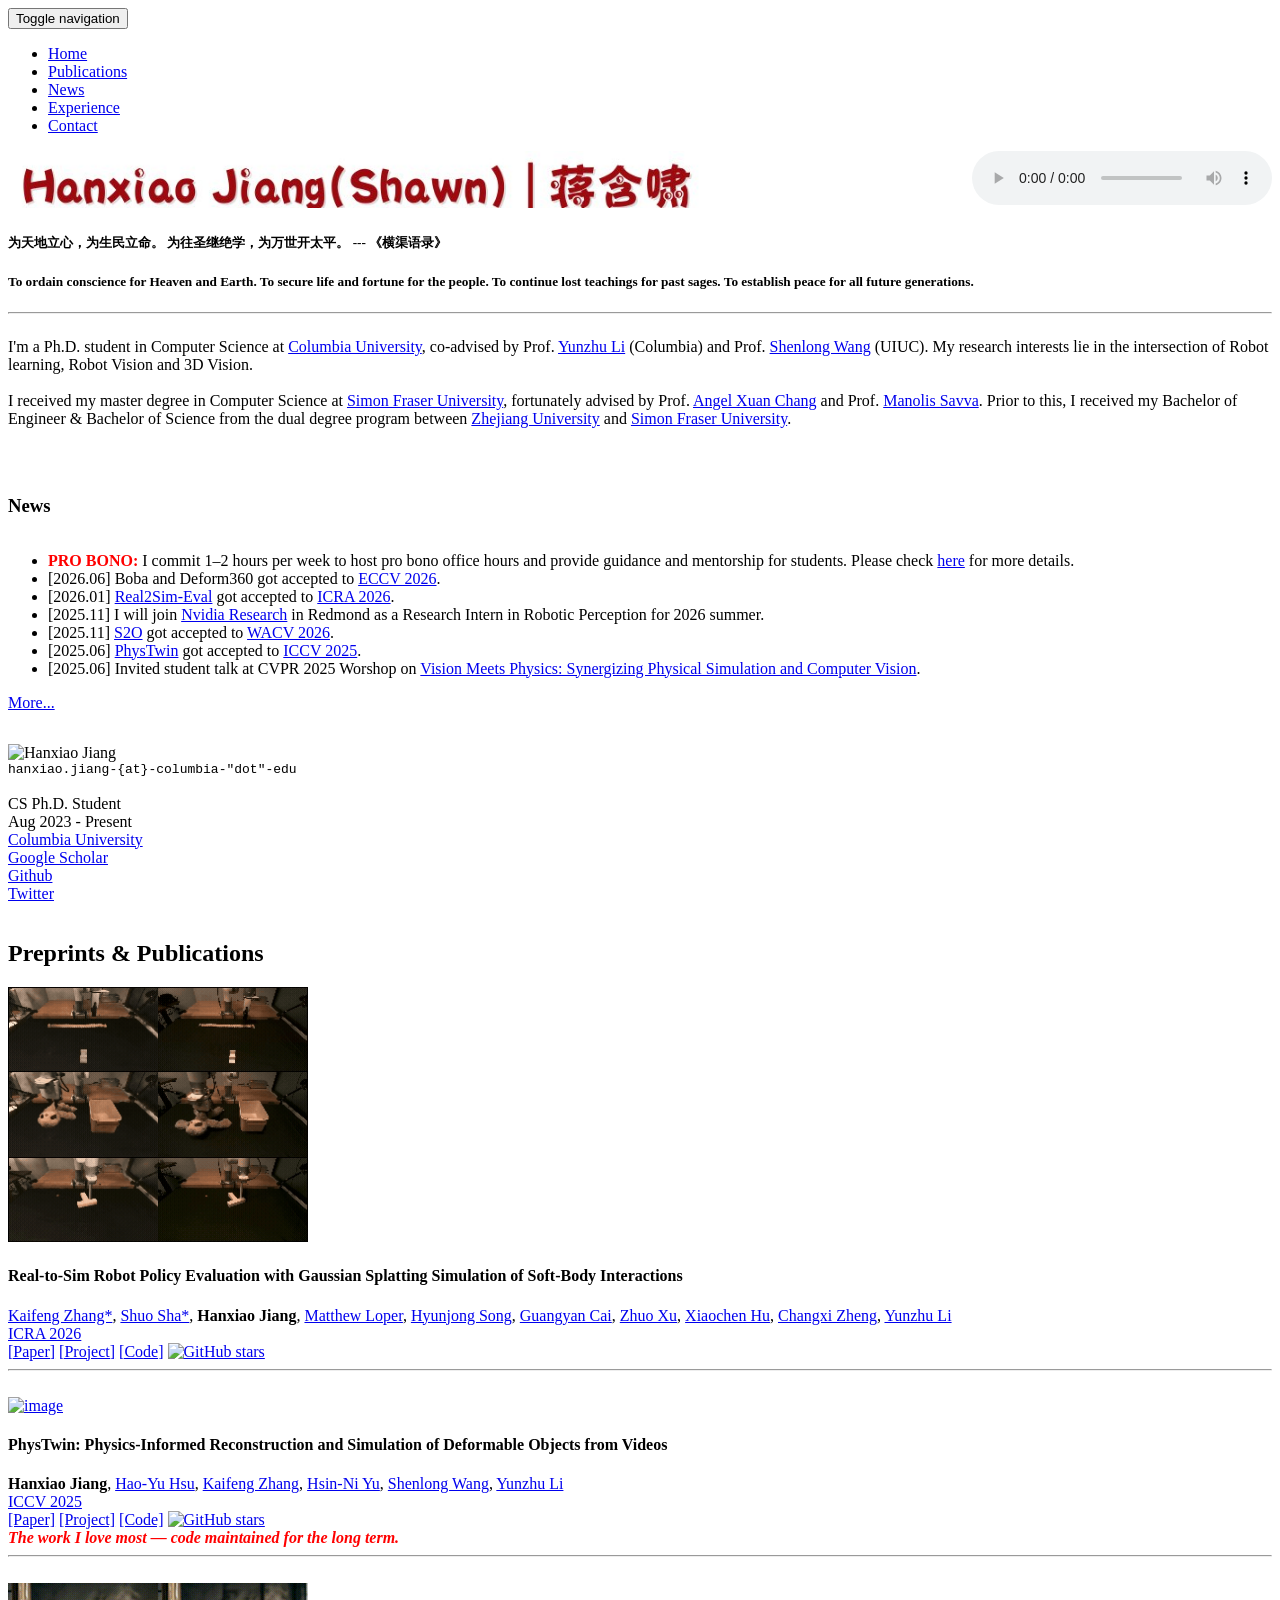
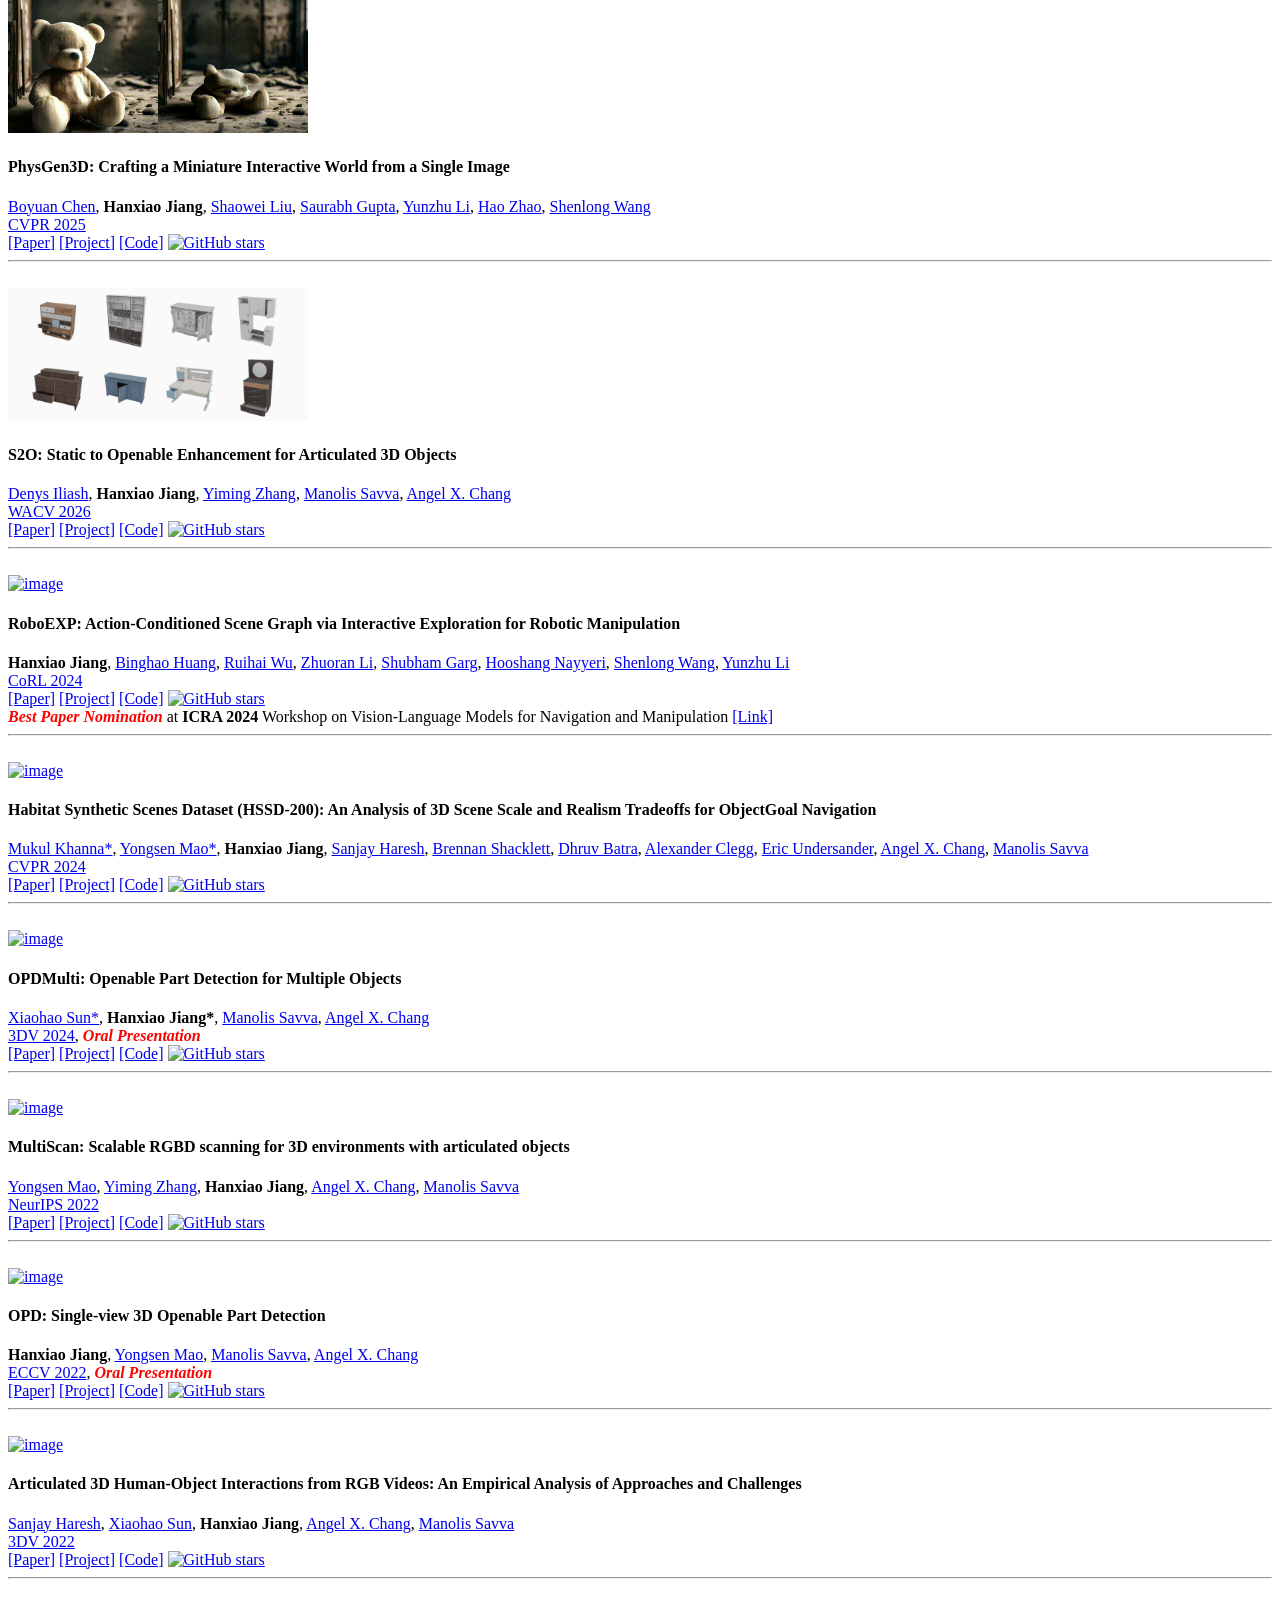
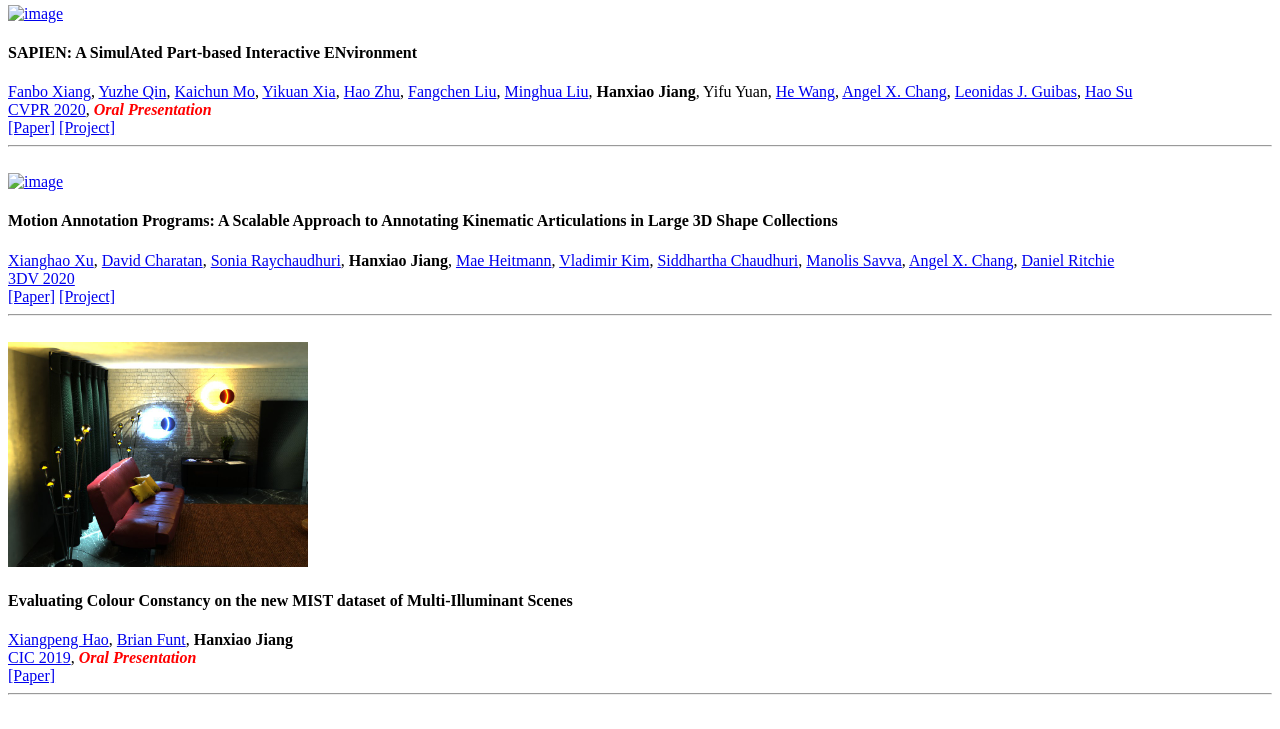
==== index.html @ 6ec7b0fd "update" ====
<!DOCTYPE html>
<html lang="en">

<head>
  <meta charset="utf-8" />
  <meta http-equiv="content-type" content="text/html; charset=utf-8" />
  <!-- Use the .htaccess and remove these lines to avoid edge case issues.
     More info: h5bp.com/i/378 -->
  <meta http-equiv="X-UA-Compatible" content="IE=edge,chrome=1" />

  <meta name="google-site-verification" content="s9HfQLacjwqz4eRF6EoYjc99aE5T00xyFcCA3zIniwc" />

  <!-- Our site title and description -->
<link rel="shortcut icon" href="/favicon.ico" type="image/x-icon" />
<title>Hanxiao Jiang(Shawn) | 蒋含啸</title>

  <meta name="generator" content="DocPad v6.79.4" />

  <!-- Mobile viewport optimized: h5bp.com/viewport -->
  <meta name="viewport" content="width=device-width" />

  <!-- Shims: IE6-8 support of HTML5 elements -->
  <!--[if lt IE 9]>
    <script async src="http://html5shim.googlecode.com/svn/trunk/html5.js"></script>
  <![endif]-->

  <link rel="stylesheet" href="/styles/twitter-bootstrap.css" />
  <link rel="stylesheet" href="/styles/style.css" />
  <script src="//cdnjs.cloudflare.com/ajax/libs/jquery/1.10.2/jquery.min.js"></script>
  <script src="//cdnjs.cloudflare.com/ajax/libs/modernizr/2.6.2/modernizr.min.js"></script>
  <script src="/scripts/bootstrap.min.js"></script>
  <script src="/scripts/script.js"></script>
</head>

<body>
  <div class="container">
    <section id="content" class="content">
      <nav class="navbar navbar-default">
        <div class="container-fluid">
          <!-- Brand and toggle get grouped for better mobile display -->
          <div class="navbar-header">
            <button type="button" class="navbar-toggle collapsed" data-toggle="collapse"
              data-target="#bs-example-navbar-collapse-1" aria-expanded="false">
              <span class="sr-only">Toggle navigation</span>
              <span class="icon-bar"></span>
              <span class="icon-bar"></span>
              <span class="icon-bar"></span>
              <span class="icon-bar"></span>
              <span class="icon-bar"></span>
              <span class="icon-bar"></span>
            </button>
            <a class="navbar-brand" href="#"></a>
          </div>

          <!-- Collect the nav links, forms, and other content for toggling -->
          <div class="collapse navbar-collapse" id="bs-example-navbar-collapse-1">
            <ul class="nav navbar-nav">
              <li><a href="index.html">Home</a></li>
              <li><a href="pubs.html">Publications</a></li>
              <li><a href="news.html">News</a></li>
              <li><a href="experience.html">Experience</a></li>
              <li><a href="contact.html">Contact</a></li>
            </ul>
          </div><!-- /.navbar-collapse -->
        </div><!-- /.container-fluid -->
      </nav>

      <div class="row">
<div style="float: right">
    <audio controls autoplay loop height="50" width="50">
        <source src="music/yiliaobailiao.mp3" type="audio/mpeg">
        <embed height="50" width="100" src="music/yiliaobailiao.mp3">
    </audio>
</div>
<img src=files/name.jpg alt="image" class="img-responsive" style="width: 700px;" />
<!-- <h1>Hanxiao Jiang(Shawn) | 蒋含啸</h1> -->
<h5>为天地立心，为生民立命。 为往圣继绝学，为万世开太平。 --- 《横渠语录》 </h5>
<h5>To ordain conscience for Heaven and Earth. To secure life and fortune for the people. To continue lost teachings for past sages. To establish peace for all future generations.</h5>
        <hr>
        <div class="col-sm-8 pull-left" style="min-height: 280px; display: flex; flex-direction: column;">
<p>
   I'm a Ph.D. student in Computer Science at <a href="https://www.columbia.edu/">Columbia University</a>, 
   co-advised by Prof. <a href="https://yunzhuli.github.io/">Yunzhu Li</a> (Columbia) and Prof. <a href="https://shenlong.web.illinois.edu/">Shenlong Wang</a> (UIUC). 
   My research interests lie in the intersection of Robot learning, Robot Vision and 3D Vision.
   <br/>
   <br/>

   I received my master degree in Computer Science at <a href="https://www.sfu.ca">Simon Fraser University</a>, fortunately advised by Prof. 
    <a href="https://angelxuanchang.github.io">Angel Xuan Chang</a> and Prof. <a href="https://msavva.github.io">Manolis Savva</a>. 
    Prior to this, I received my Bachelor of Engineer & Bachelor of Science from the dual degree program between  <a
    href="https://www.zju.edu.cn/english/">Zhejiang University</a> and <a href="https://www.sfu.ca">Simon
    Fraser University</a>.
</p>
<p>
<h3>News</h3>
<ul>
<li><b><span style="color: red;">PRO BONO:</span></b> I commit 1–2 hours per week to host pro bono office hours and provide guidance and mentorship for students. Please check <a href="contact.html">here</a> for more details.</li>
<li>[2026.06] Boba and Deform360 got accepted to <a href="https://eccv.ecva.net/">ECCV 2026</a>.</li>
<li>[2026.01] <a href="https://real2sim-eval.github.io/">Real2Sim-Eval</a> got accepted to <a href="https://2026.ieee-icra.org/">ICRA 2026</a>.</li>
<li>[2025.11] I will join <a href="https://research.nvidia.com/labs/lpr/">Nvidia Research</a> in Redmond as a Research Intern in Robotic Perception for 2026 summer.</li>
<li>[2025.11] <a href="https://3dlg-hcvc.github.io/s2o/">S2O</a> got accepted to <a href="https://wacv.thecvf.com/">WACV 2026</a>.</li>
<li>[2025.06] <a href="https://jianghanxiao.github.io/phystwin-web/">PhysTwin</a> got accepted to <a href="https://iccv.thecvf.com/">ICCV 2025</a>.</li>
<li>[2025.06] Invited student talk at CVPR 2025 Worshop on <a href="https://visionmeetphysics.github.io/">Vision Meets Physics: Synergizing Physical Simulation and Computer Vision</a>.</li>
</ul>
<a href="news.html">More...</a>
</p>
        </div>
        <div class="col-sm-4 text-right pull-right">
<img src="files/hanxiao.jpg" alt="Hanxiao Jiang" width="150px" />
<div style="font-family:monospace;">
hanxiao.jiang-{at}-columbia-"dot"-edu
</div><br />

CS Ph.D. Student<br />
Aug 2023 - Present<br />
<a href="https://www.columbia.edu/">Columbia University</a><br />
<a href="https://scholar.google.com/citations?user=-XWZKZAAAAAJ&hl=en">Google Scholar</a><br />
<a href="https://github.com/Jianghanxiao">Github</a><br />
<a href="https://twitter.com/jiang_hanxiao">Twitter</a><br />
        </div>
      </div>
      <br>

<div class="row">
    <div class="col-sm-12">
      <div class="panel panel-default">
        <div class="panel-heading">
          <h2>Preprints & Publications</h2>
        </div>
        <div class="panel-body">

<div class="row">
    <div class="col-md-3">
<a href="#"><img src=files/phystwin-eval.gif alt="image" class="img-responsive" style="width: 300px;" /></a>
      &nbsp;
    </div>
    <div class="col-md-9">
<h4 class="red">Real-to-Sim Robot Policy Evaluation with Gaussian Splatting Simulation of Soft-Body Interactions</h4>
<a href=https://kywind.github.io/ target="_blank">Kaifeng Zhang*</a>,
<a href=https://shuosha.github.io/ target="_blank">Shuo Sha*</a>,
<strong>Hanxiao Jiang</strong>,
<a href=https://scholar.google.com/citations?user=xokChDMAAAAJ&hl=en target="_blank">Matthew Loper</a>,
<a href=https://sites.google.com/nyu.edu/jay-hyunjong-song target="_blank">Hyunjong Song</a>,
<a href=https://guangyancai.me/ target="_blank">Guangyan Cai</a>,
<a href=https://drzhuoxu.github.io/ target="_blank">Zhuo Xu</a>,
<a href=https://scholar.google.com/citations?user=-MaXMRAAAAAJ&hl=en target="_blank">Xiaochen Hu</a>,
<a href=https://www.cs.columbia.edu/~cxz/ target="_blank">Changxi Zheng</a>,
<a href=https://yunzhuli.github.io/ target="_blank">Yunzhu Li</a><br>
<a href=https://2026.ieee-icra.org/ target="_blank">ICRA 2026</a>
<br>
<a href=https://arxiv.org/pdf/2511.04665 target="_blank">[Paper]</a>
<a href=https://real2sim-eval.github.io/ target="_blank">[Project]</a>
<a href=https://github.com/kywind/real2sim-eval target="_blank">[Code]</a>
<a href="https://github.com/kywind/real2sim-eval" target="_blank"> <img src="https://img.shields.io/github/stars/kywind/real2sim-eval?style=social&cacheSeconds=86400" alt="GitHub stars"></a>
<br>

    </div>
  </div>
  <hr>
<br>
<div class="row">
    <div class="col-md-3">
<a href="#"><img src=files/phystwin.gif alt="image" class="img-responsive" style="width: 300px;" /></a>
      &nbsp;
    </div>
    <div class="col-md-9">
<h4 class="red">PhysTwin: Physics-Informed Reconstruction and Simulation of Deformable Objects from Videos</h4>
<strong>Hanxiao Jiang</strong>,
<a href=https://haoyuhsu.github.io/ target="_blank">Hao-Yu Hsu</a>,
<a href=https://kywind.github.io/ target="_blank">Kaifeng Zhang</a>,
<a href=https://www.linkedin.com/in/hnyu/ target="_blank">Hsin-Ni Yu</a>,
<a href=https://shenlong.web.illinois.edu/ target="_blank">Shenlong Wang</a>,
<a href=https://yunzhuli.github.io/ target="_blank">Yunzhu Li</a><br>
<a href=https://iccv.thecvf.com/ target="_blank">ICCV 2025</a>
<br>
<a href=https://jianghanxiao.github.io/phystwin-web/phystwin.pdf target="_blank">[Paper]</a>
<a href=https://jianghanxiao.github.io/phystwin-web/ target="_blank">[Project]</a>
<a href=https://github.com/Jianghanxiao/PhysTwin target="_blank">[Code]</a>
<a href="https://github.com/jianghanxiao/PhysTwin" target="_blank"> <img src="https://img.shields.io/github/stars/jianghanxiao/PhysTwin?style=social&cacheSeconds=86400" alt="GitHub stars"></a>
<br>
<b><i style="color: red">The work I love most — code maintained for the long term.</i></b></a>
    </div>
  </div>
  <hr>
<br>
<div class="row">
    <div class="col-md-3">
<a href="#"><img src=files/physgen3d.gif alt="image" class="img-responsive" style="width: 300px;" /></a>
      &nbsp;
    </div>
    <div class="col-md-9">
<h4 class="red">PhysGen3D: Crafting a Miniature Interactive World from a Single Image</h4>
<a href=https://github.com/by-luckk target="_blank">Boyuan Chen</a>,
<strong>Hanxiao Jiang</strong>,
<a href=https://stevenlsw.github.io/ target="_blank">Shaowei Liu</a>,
<a href=https://saurabhg.web.illinois.edu/ target="_blank">Saurabh Gupta</a>,
<a href=https://yunzhuli.github.io/ target="_blank">Yunzhu Li</a>,
<a href=https://sites.google.com/view/fromandto target="_blank">Hao Zhao</a>,
<a href=https://shenlong.web.illinois.edu/ target="_blank">Shenlong Wang</a><br>
<a href=https://cvpr.thecvf.com/ target="_blank">CVPR 2025</a>
<br>
<a href=https://arxiv.org/abs/2503.20746 target="_blank">[Paper]</a>
<a href=https://by-luckk.github.io/PhysGen3D/ target="_blank">[Project]</a>
<a href=https://github.com/by-luckk/PhysGen3D target="_blank">[Code]</a>
<a href="https://github.com/by-luckk/PhysGen3D" target="_blank"> <img src="https://img.shields.io/github/stars/by-luckk/PhysGen3D?style=social&cacheSeconds=86400" alt="GitHub stars"></a>
    </div>
  </div>
  <hr>
<br>
<div class="row">
    <div class="col-md-3">
<a href="#"><img src=files/s2o.gif alt="image" class="img-responsive" style="width: 300px;" /></a>
      &nbsp;
    </div>
    <div class="col-md-9">
<h4 class="red">S2O: Static to Openable Enhancement for Articulated 3D Objects</h4>
<a href=https://diliash.github.io/ target="_blank">Denys Iliash</a>,
<strong>Hanxiao Jiang</strong>,
<a href=https://github.com/eamonn-zh target="_blank">Yiming Zhang</a>,
<a href=https://msavva.github.io/ target="_blank">Manolis Savva</a>,
<a href=https://angelxuanchang.github.io/ target="_blank">Angel X. Chang</a><br>
<a href=https://wacv.thecvf.com/ target="_blank">WACV 2026</a>
<br>
<a href=https://arxiv.org/abs/2409.18896 target="_blank">[Paper]</a>
<a href=https://3dlg-hcvc.github.io/s2o/ target="_blank">[Project]</a>
<a href=https://github.com/3dlg-hcvc/s2o target="_blank">[Code]</a>
<a href="https://github.com/3dlg-hcvc/s2o" target="_blank"> <img src="https://img.shields.io/github/stars/3dlg-hcvc/s2o?style=social&cacheSeconds=86400" alt="GitHub stars"></a>
    </div>
  </div>
  <hr>
<br>
<div class="row">
    <div class="col-md-3">
<a href="#"><img src=files/roboexp.gif alt="image" class="img-responsive" style="width: 300px;" /></a>
      &nbsp;
    </div>
    <div class="col-md-9">
<h4 class="red">RoboEXP: Action-Conditioned Scene Graph via Interactive Exploration for Robotic Manipulation</h4>
<strong>Hanxiao Jiang</strong>,
<a href=https://binghao-huang.github.io/ target="_blank">Binghao Huang</a>,
<a href=https://warshallrho.github.io/ target="_blank">Ruihai Wu</a>,
<a href=https://sg.linkedin.com/in/zhuoran-li-david target="_blank">Zhuoran Li</a>,
<a href=https://www.gargshubham.com/ target="_blank">Shubham Garg</a>,
<a href=https://www.amazon.science/author/hooshang-nayyeri target="_blank">Hooshang Nayyeri</a>,
<a href=https://shenlong.web.illinois.edu/ target="_blank">Shenlong Wang</a>,
<a href=https://yunzhuli.github.io/ target="_blank">Yunzhu Li</a><br>
<a href= https://www.corl.org/ target="_blank">CoRL 2024</a>
<br>
<a href=https://jianghanxiao.github.io/roboexp-web/roboexp.pdf target="_blank">[Paper]</a>
<a href=https://jianghanxiao.github.io/roboexp-web/ target="_blank">[Project]</a>
<a href=https://github.com/Jianghanxiao/RoboEXP target="_blank">[Code]</a>
<a href="https://github.com/Jianghanxiao/RoboEXP" target="_blank"> <img src="https://img.shields.io/github/stars/Jianghanxiao/RoboEXP?style=social&cacheSeconds=86400" alt="GitHub stars"></a>
<br>
<b><i style="color: red">Best Paper Nomination</i></b> at <b>ICRA 2024</b> Workshop on Vision-Language Models for Navigation and Manipulation <a href=https://vlmnm-workshop.github.io/ target="_blank">[Link]</a>
    </div>
  </div>
  <hr>
<br>
<div class="row">
    <div class="col-md-3">
<a href="#"><img src=files/hssd.gif alt="image" class="img-responsive" style="width: 300px;" /></a>
      &nbsp;
    </div>
    <div class="col-md-9">
<h4 class="red">Habitat Synthetic Scenes Dataset (HSSD-200): An Analysis of 3D Scene Scale and Realism Tradeoffs for ObjectGoal Navigation</h4>
<a href= https://mukulkhanna.github.io/ target="_blank">Mukul Khanna*</a>,
<a href=https://sammaoys.github.io/ target="_blank">Yongsen Mao*</a>,
<strong>Hanxiao Jiang</strong>,
<a href=https://www.sanjayharesh.com/ target="_blank">Sanjay Haresh</a>,
<a href= https://cs.stanford.edu/~bps/ target="_blank">Brennan Shacklett</a>,
<a href= https://faculty.cc.gatech.edu/~dbatra/ target="_blank">Dhruv Batra</a>,
<a href= https://www.linkedin.com/in/alexander-clegg-68336839/ target="_blank">Alexander Clegg</a>,
<a href= https://www.linkedin.com/in/ericu/ target="_blank">Eric Undersander</a>,
<a href=https://angelxuanchang.github.io/ target="_blank">Angel X. Chang</a>,
<a href=https://msavva.github.io/ target="_blank">Manolis Savva</a><br>
<a href=https://cvpr.thecvf.com/ target="_blank">CVPR 2024</a>
<br>
<a href=https://arxiv.org/abs/2306.11290 target="_blank">[Paper]</a>
<a href=https://3dlg-hcvc.github.io/hssd/ target="_blank">[Project]</a>
<a href=https://github.com/3dlg-hcvc/hssd/ target="_blank">[Code]</a>
<a href="https://github.com/3dlg-hcvc/hssd" target="_blank"> <img src="https://img.shields.io/github/stars/3dlg-hcvc/hssd?style=social&cacheSeconds=86400" alt="GitHub stars"></a>
    </div>
  </div>
  <hr>
<br>
<div class="row">
    <div class="col-md-3">
<a href="#"><img src=files/opdmulti.gif alt="image" class="img-responsive" style="width: 300px;" /></a>
      &nbsp;
    </div>
    <div class="col-md-9">
<h4 class="red">OPDMulti: Openable Part Detection for Multiple Objects</h4>
<a href=https://sun-xh.github.io/ target="_blank">Xiaohao Sun*</a>,
<strong>Hanxiao Jiang*</strong>,
<a href=https://msavva.github.io/ target="_blank">Manolis Savva</a>,
<a href=https://angelxuanchang.github.io/ target="_blank">Angel X. Chang</a><br>
<a href=https://3dvconf.github.io/2024/ target="_blank">3DV 2024</a>, <b><i style="color: red">Oral Presentation</i></b>
<br>
<a href=https://arxiv.org/pdf/2303.14087.pdf target="_blank">[Paper]</a>
<a href=https://3dlg-hcvc.github.io/OPDMulti/ target="_blank">[Project]</a>
<a href=https://github.com/3dlg-hcvc/OPDMulti target="_blank">[Code]</a>
<a href="https://github.com/3dlg-hcvc/OPDMulti" target="_blank"> <img src="https://img.shields.io/github/stars/3dlg-hcvc/OPDMulti?style=social&cacheSeconds=86400" alt="GitHub stars"></a>
    </div>
  </div>
  <hr>
<br>
<div class="row">
    <div class="col-md-3">
<a href="#"><img src=files/multiscan.gif alt="image" class="img-responsive" style="width: 300px;" /></a>
      &nbsp;
    </div>
    <div class="col-md-9">
<h4 class="red">MultiScan: Scalable RGBD scanning for 3D environments with articulated objects</h4>
<a href=https://sammaoys.github.io/ target="_blank">Yongsen Mao</a>,
<a href=https://github.com/eamonn-zh target="_blank">Yiming Zhang</a>,
<strong>Hanxiao Jiang</strong>,
<a href=https://angelxuanchang.github.io/ target="_blank">Angel X. Chang</a>,
<a href=https://msavva.github.io/ target="_blank">Manolis Savva</a><br>
<a href=https://nips.cc/ target="_blank">NeurIPS 2022</a>
<br>
<a href=https://openreview.net/pdf?id=YxUdazpgweG target="_blank">[Paper]</a>
<a href=https://3dlg-hcvc.github.io/multiscan/#/ target="_blank">[Project]</a>
<a href=https://github.com/smartscenes/multiscan target="_blank">[Code]</a>
<a href="https://github.com/smartscenes/multiscan" target="_blank"> <img src="https://img.shields.io/github/stars/smartscenes/multiscan?style=social&cacheSeconds=86400" alt="GitHub stars"></a>
    </div>
  </div>
  <hr>
<br>
<div class="row">
    <div class="col-md-3">
<a href="#"><img src=files/opd.gif alt="image" class="img-responsive" style="width: 300px;" /></a>
      &nbsp;
    </div>
    <div class="col-md-9">
<h4 class="red">OPD: Single-view 3D Openable Part Detection</h4>
<strong>Hanxiao Jiang</strong>,
<a href=https://sammaoys.github.io/ target="_blank">Yongsen Mao</a>,
<a href=https://msavva.github.io/ target="_blank">Manolis Savva</a>,
<a href=https://angelxuanchang.github.io/ target="_blank">Angel X. Chang</a><br>
<a href=https://eccv2022.ecva.net/ target="_blank">ECCV 2022</a>, <b><i style="color: red">Oral Presentation</i></b>
<br>
<a href=https://arxiv.org/pdf/2203.16421.pdf target="_blank">[Paper]</a>
<a href=https://3dlg-hcvc.github.io/OPD/ target="_blank">[Project]</a>
<a href=https://github.com/3dlg-hcvc/OPD target="_blank">[Code]</a>
<a href="https://github.com/3dlg-hcvc/OPD" target="_blank"> <img src="https://img.shields.io/github/stars/3dlg-hcvc/OPD?style=social&cacheSeconds=86400" alt="GitHub stars"></a>
    </div>
  </div>
  <hr>
<br>
<div class="row">
    <div class="col-md-3">
<a href="#"><img src=files/articulated-3DHOI.gif alt="image" class="img-responsive" style="width: 300px;" /></a>
      &nbsp;
    </div>
    <div class="col-md-9">
<h4 class="red">Articulated 3D Human-Object Interactions from RGB Videos: An Empirical Analysis of Approaches and Challenges</h4>
<a href=https://www.sanjayharesh.com/ target="_blank">Sanjay Haresh</a>,
<a href=https://sun-xh.github.io/ target="_blank">Xiaohao Sun</a>,
<strong>Hanxiao Jiang</strong>,
<a href=https://angelxuanchang.github.io/ target="_blank">Angel X. Chang</a>,
<a href=https://msavva.github.io/ target="_blank">Manolis Savva</a><br>
<a href=https://3dvconf.github.io/2022/ target="_blank">3DV 2022</a>
<br>
<a href=https://arxiv.org/abs/2209.05612 target="_blank">[Paper]</a>
<a href=https://3dlg-hcvc.github.io/3dhoi/ target="_blank">[Project]</a>
<a href=https://github.com/3dlg-hcvc/3dhoi target="_blank">[Code]</a>
<a href="https://github.com/3dlg-hcvc/3dhoi" target="_blank"> <img src="https://img.shields.io/github/stars/3dlg-hcvc/3dhoi?style=social&cacheSeconds=86400" alt="GitHub stars"></a>
    </div>
  </div>
  <hr>
<br>
<div class="row">
    <div class="col-md-3">
<a href="#"><img src=files/sapien.gif alt="image" class="img-responsive" style="width: 300px;" /></a>
      &nbsp;
    </div>
    <div class="col-md-9">
<h4 class="red">SAPIEN: A SimulAted Part-based Interactive ENvironment</h4>
<a href=https://www.fbxiang.com/ target="_blank">Fanbo Xiang</a>,
<a href=https://yzqin.github.io/ target="_blank">Yuzhe Qin</a>,
<a href=https://cs.stanford.edu/~kaichun/ target="_blank">Kaichun Mo</a>,
<a href=https://www.linkedin.com/in/yikuan-xia-4418a9170/ target="_blank">Yikuan Xia</a>,
<a href=https://berniezhu.github.io/ target="_blank">Hao Zhu</a>,
<a href=https://fangchenliu.github.io/ target="_blank">Fangchen Liu</a>,
<a href=http://cseweb.ucsd.edu/~mil070/ target="_blank">Minghua Liu</a>,
<strong>Hanxiao Jiang</strong>,
Yifu Yuan,
<a href=http://ai.stanford.edu/~hewang/ target="_blank">He Wang</a>,
<a href=https://angelxuanchang.github.io/ target="_blank">Angel X. Chang</a>,
<a href=http://geometry.stanford.edu/member/guibas/ target="_blank">Leonidas J. Guibas</a>,
<a href=http://cseweb.ucsd.edu/~haosu/ target="_blank">Hao Su</a><br>
<a href=http://cvpr2020.thecvf.com/ target="_blank">CVPR 2020</a>, <b><i style="color: red">Oral Presentation</i></b>
<br>
<a href=https://arxiv.org/abs/2003.08515 target="_blank">[Paper]</a>
<a href=http://sapien.ucsd.edu/publication target="_blank">[Project]</a>
    </div>
  </div>
  <hr>
<br>
<div class="row">
    <div class="col-md-3">
<a href="#"><img src=files/MAP.gif alt="image" class="img-responsive" style="width: 300px;" /></a>
      &nbsp;
    </div>
    <div class="col-md-9">
<h4 class="red">Motion Annotation Programs: A Scalable Approach to Annotating Kinematic Articulations in Large 3D Shape Collections</h4>
<a href=https://xxh43.github.io/ target="_blank">Xianghao Xu</a>,
<a href=http://davidcharatan.com/ target="_blank">David Charatan</a>,
<a href=https://ca.linkedin.com/in/sonia-raychaudhuri target="_blank">Sonia Raychaudhuri</a>,
<strong>Hanxiao Jiang</strong>,
<a href=https://www.linkedin.com/in/mae-heitmann-770287118 target="_blank">Mae Heitmann</a>,
<a href=http://www.vovakim.com/ target="_blank">Vladimir Kim</a>,
<a href=https://www.cse.iitb.ac.in/~sidch/ target="_blank">Siddhartha Chaudhuri</a>,
<a href=https://msavva.github.io/ target="_blank">Manolis Savva</a>,
<a href=https://angelxuanchang.github.io/ target="_blank">Angel X. Chang</a>,
<a href=https://dritchie.github.io/ target="_blank">Daniel Ritchie</a><br>
<a href=http://3dv2020.dgcv.nii.ac.jp/ target="_blank">3DV 2020</a>
<br>
<a href=http://visual.cs.brown.edu/projects/articulations-webpage/articulations_3dv2020.pdf target="_blank">[Paper]</a>
<a href=https://visual.cs.brown.edu/articulations target="_blank">[Project]</a>
    </div>
  </div>
  <hr>
<br>
<div class="row">
    <div class="col-md-3">
<a href="#"><img src=files/color_constancy.jpg alt="image" class="img-responsive" style="width: 300px;" /></a>
      &nbsp;
    </div>
    <div class="col-md-9">
<h4 class="red">Evaluating Colour Constancy on the new MIST dataset of Multi-Illuminant Scenes</h4>
<a href=https://www.haoxp.xyz/#/ target="_blank">Xiangpeng Hao</a>,
<a href=https://www2.cs.sfu.ca/~funt/ target="_blank">Brian Funt</a>,
<strong>Hanxiao Jiang</strong><br>
<a href=https://www.imaging.org/site/IST/Conferences/Color_and_Imaging/CIC27__2019_/IST/Conferences/CIC/CIC2019/CIC27_Home.aspx?hkey=0fb3eb64-061f-4609-8d3c-7b8e6c0c4b90 target="_blank">CIC 2019</a>, <b><i style="color: red">Oral Presentation</i></b>
<br>
<a href=https://www2.cs.sfu.ca/~funt/Hao+Funt_MIST_CIC27_2019.pdf target="_blank">[Paper]</a>
    </div>
  </div>
  <hr>
<br>

        </div>
      </div>
    </div>
  </div>
  </div>
  </section>
  <!-- <footer>
    <p class="pull-right">
      Last updated at 2020-10-07T10:56:51.321Z
    </p>
  </footer> -->
  </div><!-- /container -->
  
  <!-- Global site tag (gtag.js) - Google Analytics -->
  <script async src="https://www.googletagmanager.com/gtag/js?id=UA-162763877-1"></script>
  <script>
    window.dataLayer = window.dataLayer || [];
    function gtag(){dataLayer.push(arguments);}
    gtag('js', new Date());

    gtag('config', 'UA-162763877-1');
  </script>

</body>

</html>
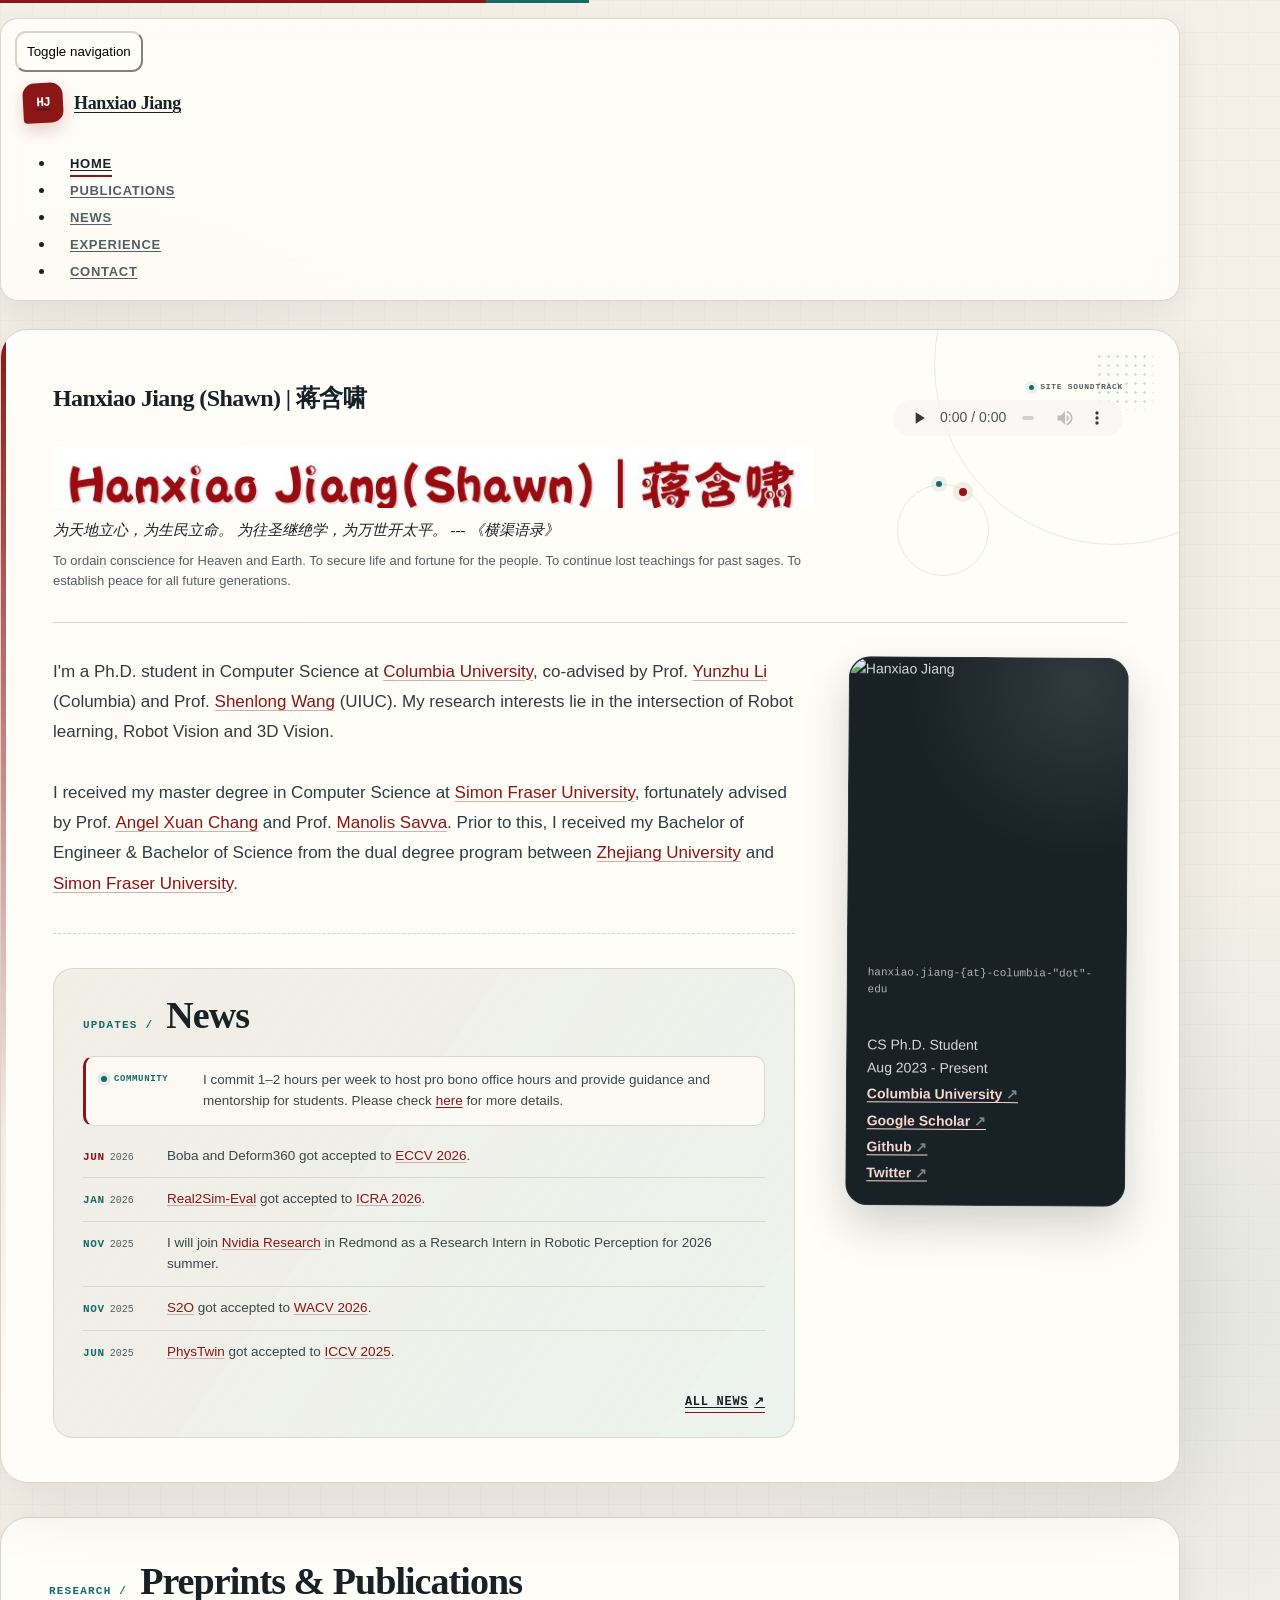
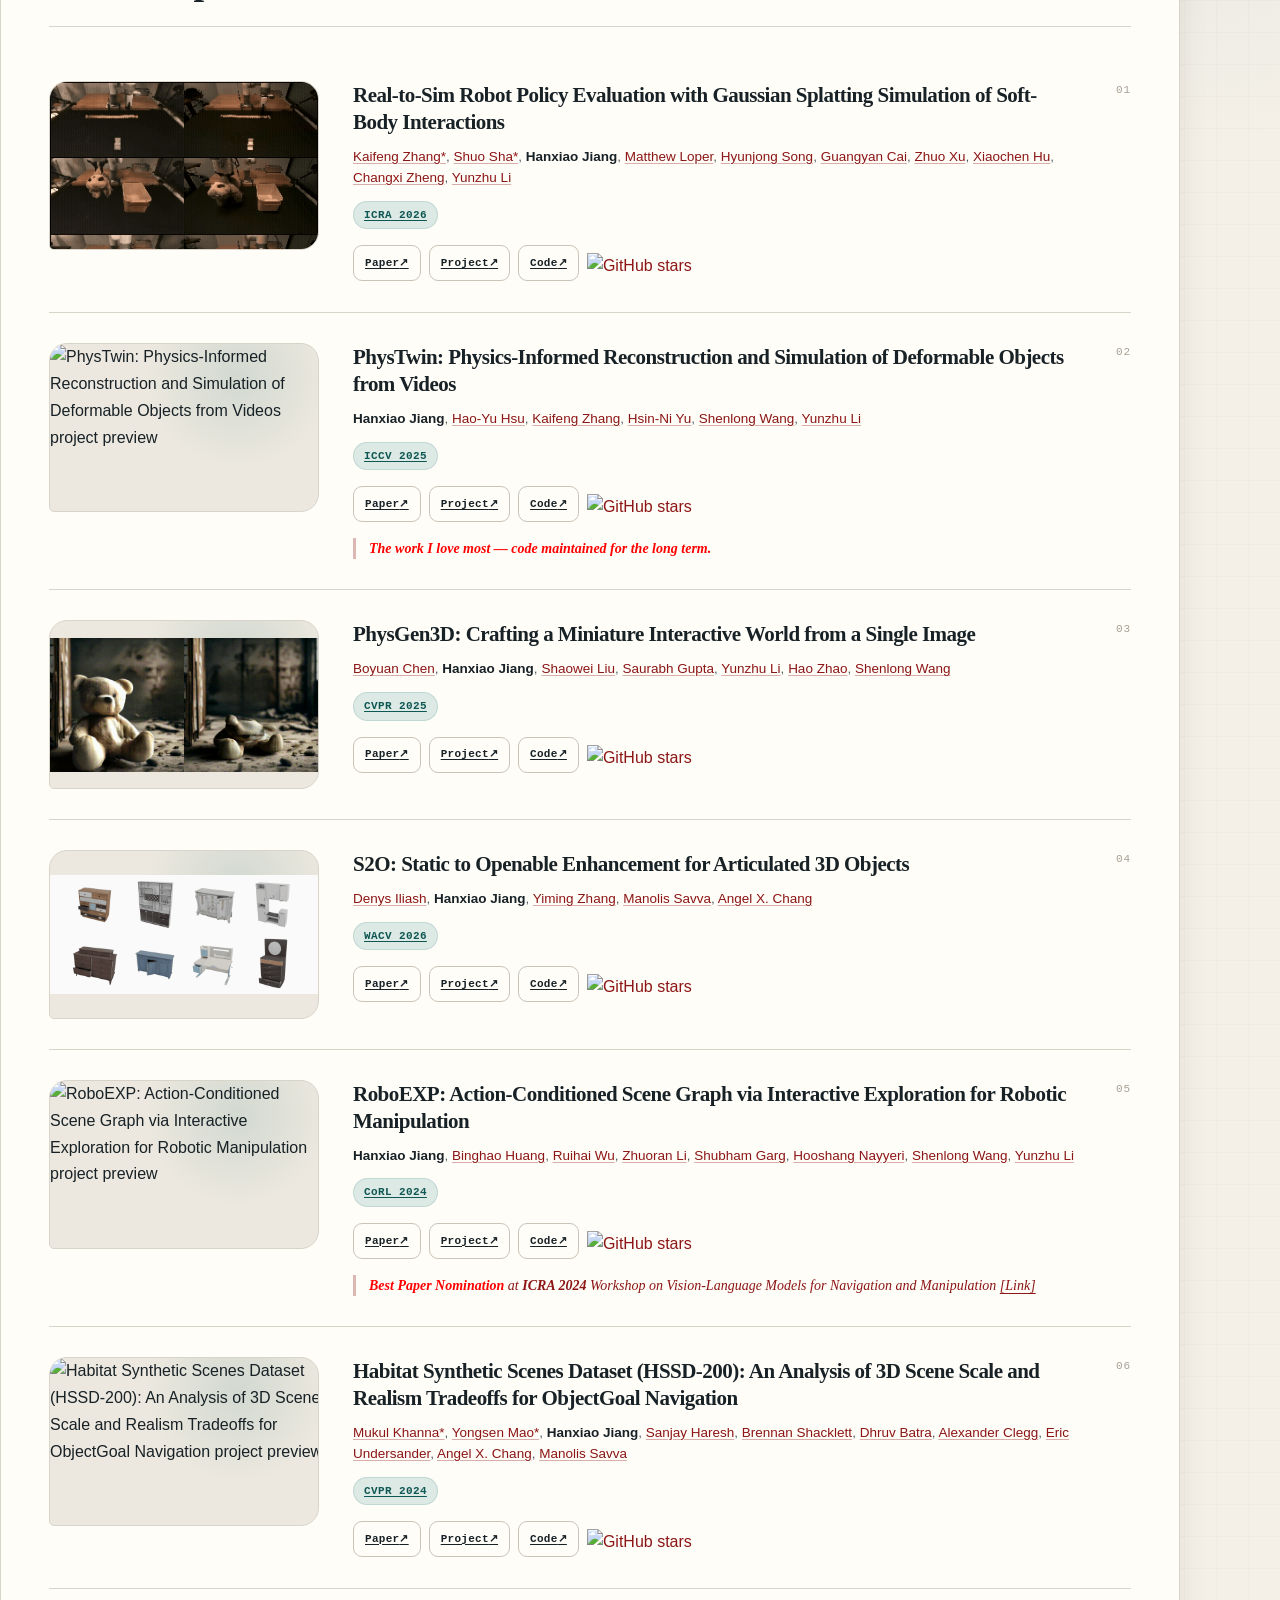
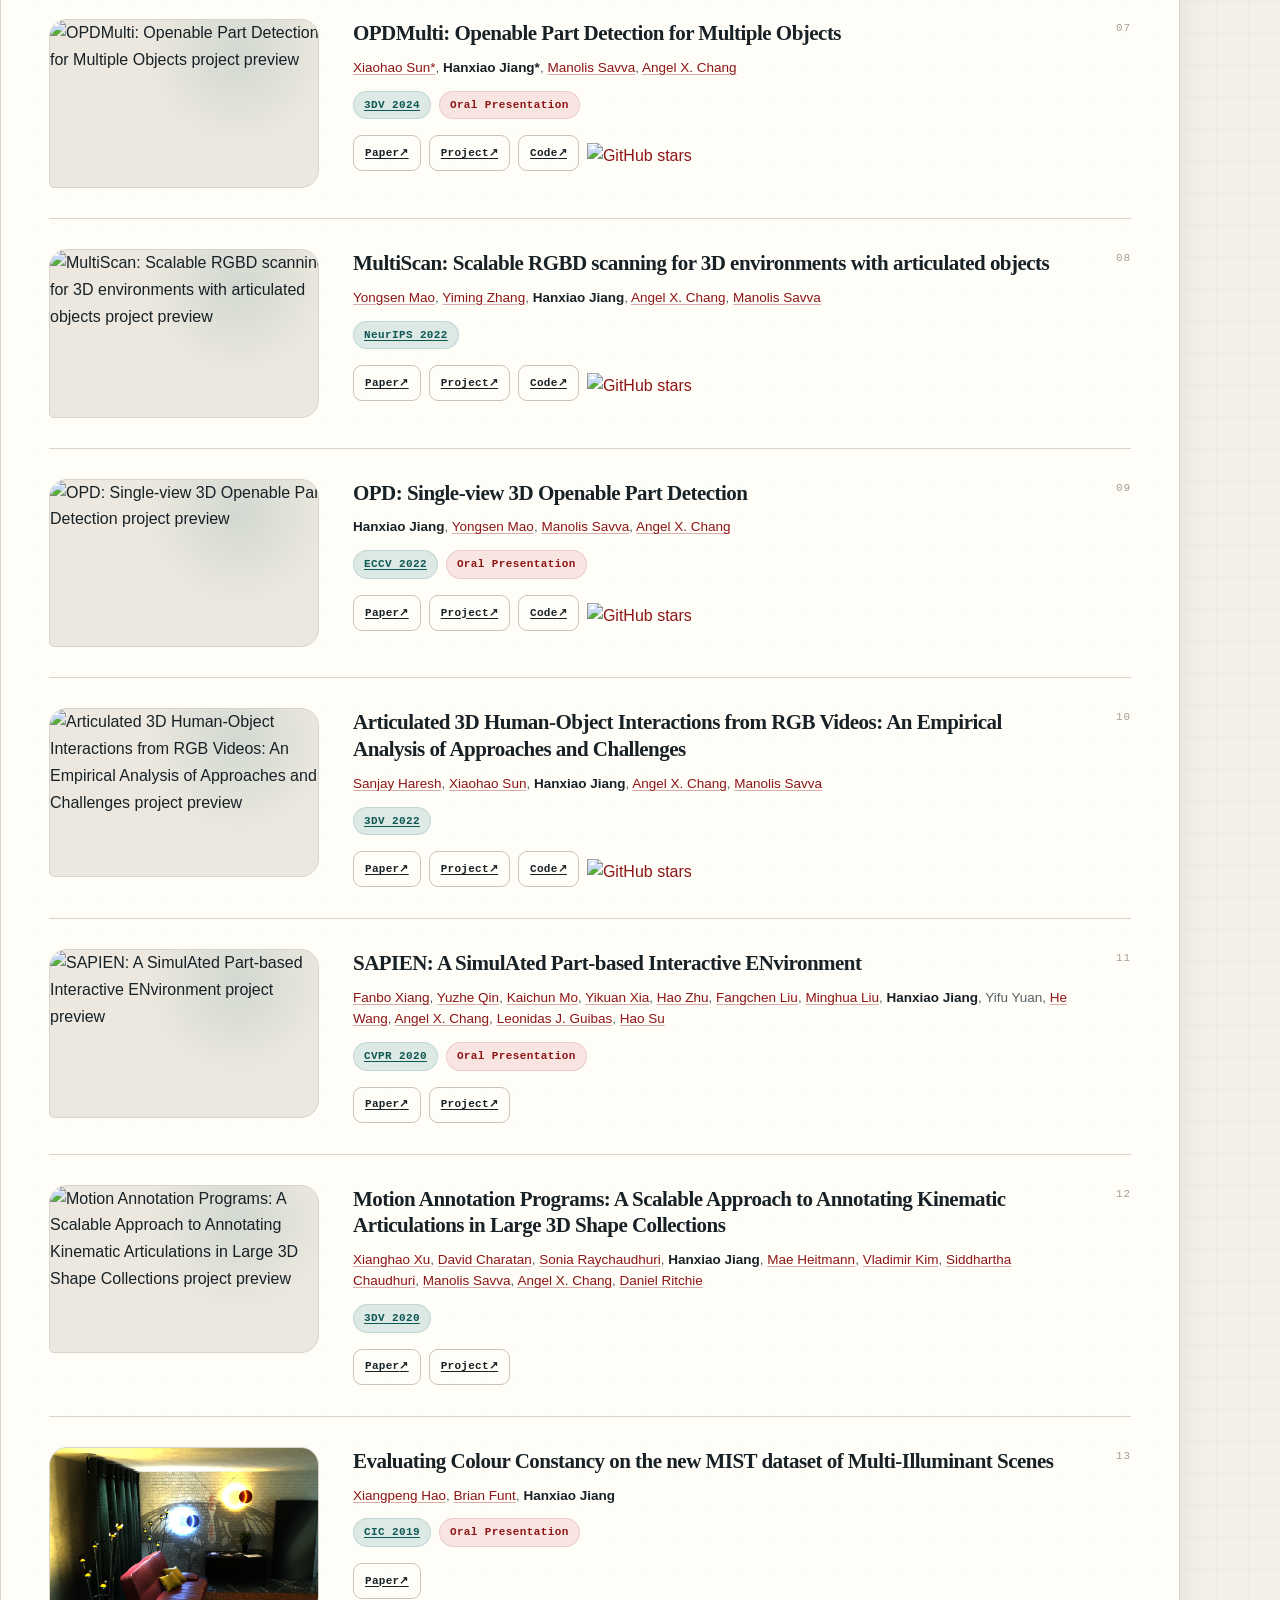
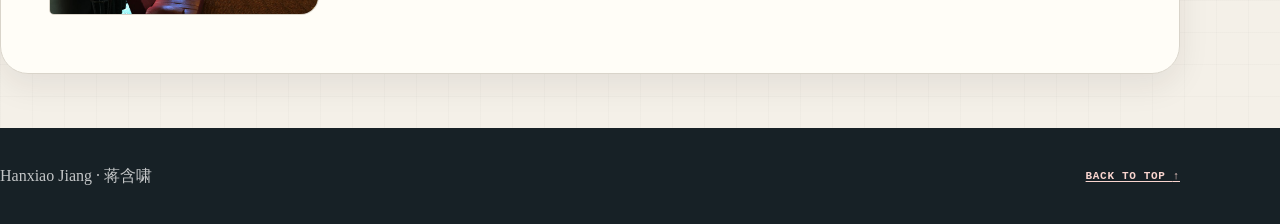
==== commit 6891019f: "update" ====
--- a/index.html
+++ b/index.html
@@ -3,81 +3,82 @@
 
 <head>
   <meta charset="utf-8" />
-  <meta http-equiv="content-type" content="text/html; charset=utf-8" />
-  <!-- Use the .htaccess and remove these lines to avoid edge case issues.
-     More info: h5bp.com/i/378 -->
-  <meta http-equiv="X-UA-Compatible" content="IE=edge,chrome=1" />
-
+  <meta http-equiv="X-UA-Compatible" content="IE=edge" />
+  <meta name="viewport" content="width=device-width, initial-scale=1" />
+  <meta name="theme-color" content="#f4f0e8" />
   <meta name="google-site-verification" content="s9HfQLacjwqz4eRF6EoYjc99aE5T00xyFcCA3zIniwc" />
 
-  <!-- Our site title and description -->
 <link rel="shortcut icon" href="/favicon.ico" type="image/x-icon" />
 <title>Hanxiao Jiang(Shawn) | 蒋含啸</title>
 
-  <meta name="generator" content="DocPad v6.79.4" />
-
-  <!-- Mobile viewport optimized: h5bp.com/viewport -->
-  <meta name="viewport" content="width=device-width" />
-
-  <!-- Shims: IE6-8 support of HTML5 elements -->
-  <!--[if lt IE 9]>
-    <script async src="http://html5shim.googlecode.com/svn/trunk/html5.js"></script>
-  <![endif]-->
-
   <link rel="stylesheet" href="/styles/twitter-bootstrap.css" />
   <link rel="stylesheet" href="/styles/style.css" />
-  <script src="//cdnjs.cloudflare.com/ajax/libs/jquery/1.10.2/jquery.min.js"></script>
-  <script src="//cdnjs.cloudflare.com/ajax/libs/modernizr/2.6.2/modernizr.min.js"></script>
-  <script src="/scripts/bootstrap.min.js"></script>
-  <script src="/scripts/script.js"></script>
 </head>
 
-<body>
-  <div class="container">
-    <section id="content" class="content">
-      <nav class="navbar navbar-default">
+<body id="top" class="page-home">
+  <canvas id="elastic-field" class="elastic-field" role="presentation" aria-hidden="true"></canvas>
+  <div class="field-readout" aria-hidden="true">
+    <span class="field-readout__label">Elastic field</span>
+    <span class="field-readout__hint">move / apply force</span>
+    <span class="field-readout__meter"><i></i></span>
+    <span class="field-readout__value">ε 0.00</span>
+  </div>
+
+  <a class="skip-link" href="#main-content">Skip to content</a>
+
+  <header class="site-header">
+    <div class="container">
+      <nav class="navbar navbar-default" aria-label="Primary navigation">
         <div class="container-fluid">
-          <!-- Brand and toggle get grouped for better mobile display -->
           <div class="navbar-header">
             <button type="button" class="navbar-toggle collapsed" data-toggle="collapse"
-              data-target="#bs-example-navbar-collapse-1" aria-expanded="false">
+              data-target="#site-navigation" aria-expanded="false" aria-controls="site-navigation">
               <span class="sr-only">Toggle navigation</span>
               <span class="icon-bar"></span>
               <span class="icon-bar"></span>
               <span class="icon-bar"></span>
-              <span class="icon-bar"></span>
-              <span class="icon-bar"></span>
-              <span class="icon-bar"></span>
             </button>
-            <a class="navbar-brand" href="#"></a>
+            <a class="navbar-brand" href="index.html" aria-label="Hanxiao Jiang, home">
+              <span class="brand-mark" aria-hidden="true">HJ</span>
+              <span class="brand-name">Hanxiao Jiang</span>
+            </a>
           </div>
 
-          <!-- Collect the nav links, forms, and other content for toggling -->
-          <div class="collapse navbar-collapse" id="bs-example-navbar-collapse-1">
-            <ul class="nav navbar-nav">
+          <div class="collapse navbar-collapse" id="site-navigation">
+            <ul class="nav navbar-nav navbar-right">
               <li><a href="index.html">Home</a></li>
               <li><a href="pubs.html">Publications</a></li>
               <li><a href="news.html">News</a></li>
               <li><a href="experience.html">Experience</a></li>
               <li><a href="contact.html">Contact</a></li>
             </ul>
-          </div><!-- /.navbar-collapse -->
-        </div><!-- /.container-fluid -->
+          </div>
+        </div>
       </nav>
-
-      <div class="row">
-<div style="float: right">
-    <audio controls autoplay loop height="50" width="50">
+    </div>
+  </header>
+
+  <main id="main-content" class="site-main container">
+    <section class="hero" aria-labelledby="site-owner">
+      <div class="hero-orbit hero-orbit-one" aria-hidden="true"></div>
+      <div class="hero-orbit hero-orbit-two" aria-hidden="true"></div>
+
+      <div class="hero-title">
+        <h1 id="site-owner" class="sr-only">Hanxiao Jiang (Shawn) | 蒋含啸</h1>
+<div class="soundtrack">
+    <span class="soundtrack-label">Site soundtrack</span>
+    <audio controls loop preload="none" aria-label="Site soundtrack">
         <source src="music/yiliaobailiao.mp3" type="audio/mpeg">
-        <embed height="50" width="100" src="music/yiliaobailiao.mp3">
     </audio>
 </div>
-<img src=files/name.jpg alt="image" class="img-responsive" style="width: 700px;" />
+<img src="files/name.jpg" alt="Hanxiao Jiang (Shawn) | 蒋含啸" class="img-responsive" style="width: 700px;" />
 <!-- <h1>Hanxiao Jiang(Shawn) | 蒋含啸</h1> -->
 <h5>为天地立心，为生民立命。 为往圣继绝学，为万世开太平。 --- 《横渠语录》 </h5>
 <h5>To ordain conscience for Heaven and Earth. To secure life and fortune for the people. To continue lost teachings for past sages. To establish peace for all future generations.</h5>
-        <hr>
-        <div class="col-sm-8 pull-left" style="min-height: 280px; display: flex; flex-direction: column;">
+      </div>
+
+      <div class="hero-grid">
+        <div class="hero-copy">
 <p>
    I'm a Ph.D. student in Computer Science at <a href="https://www.columbia.edu/">Columbia University</a>, 
    co-advised by Prof. <a href="https://yunzhuli.github.io/">Yunzhu Li</a> (Columbia) and Prof. <a href="https://shenlong.web.illinois.edu/">Shenlong Wang</a> (UIUC). 
@@ -91,21 +92,9 @@
     href="https://www.zju.edu.cn/english/">Zhejiang University</a> and <a href="https://www.sfu.ca">Simon
     Fraser University</a>.
 </p>
-<p>
-<h3>News</h3>
-<ul>
-<li><b><span style="color: red;">PRO BONO:</span></b> I commit 1–2 hours per week to host pro bono office hours and provide guidance and mentorship for students. Please check <a href="contact.html">here</a> for more details.</li>
-<li>[2026.06] Boba and Deform360 got accepted to <a href="https://eccv.ecva.net/">ECCV 2026</a>.</li>
-<li>[2026.01] <a href="https://real2sim-eval.github.io/">Real2Sim-Eval</a> got accepted to <a href="https://2026.ieee-icra.org/">ICRA 2026</a>.</li>
-<li>[2025.11] I will join <a href="https://research.nvidia.com/labs/lpr/">Nvidia Research</a> in Redmond as a Research Intern in Robotic Perception for 2026 summer.</li>
-<li>[2025.11] <a href="https://3dlg-hcvc.github.io/s2o/">S2O</a> got accepted to <a href="https://wacv.thecvf.com/">WACV 2026</a>.</li>
-<li>[2025.06] <a href="https://jianghanxiao.github.io/phystwin-web/">PhysTwin</a> got accepted to <a href="https://iccv.thecvf.com/">ICCV 2025</a>.</li>
-<li>[2025.06] Invited student talk at CVPR 2025 Worshop on <a href="https://visionmeetphysics.github.io/">Vision Meets Physics: Synergizing Physical Simulation and Computer Vision</a>.</li>
-</ul>
-<a href="news.html">More...</a>
-</p>
         </div>
-        <div class="col-sm-4 text-right pull-right">
+
+        <aside class="profile-card" aria-label="Profile and links">
 <img src="files/hanxiao.jpg" alt="Hanxiao Jiang" width="150px" />
 <div style="font-family:monospace;">
 hanxiao.jiang-{at}-columbia-"dot"-edu
@@ -117,352 +106,322 @@
 <a href="https://scholar.google.com/citations?user=-XWZKZAAAAAJ&hl=en">Google Scholar</a><br />
 <a href="https://github.com/Jianghanxiao">Github</a><br />
 <a href="https://twitter.com/jiang_hanxiao">Twitter</a><br />
-        </div>
+        </aside>
       </div>
-      <br>
-
-<div class="row">
-    <div class="col-sm-12">
-      <div class="panel panel-default">
-        <div class="panel-heading">
-          <h2>Preprints & Publications</h2>
-        </div>
-        <div class="panel-body">
-
-<div class="row">
-    <div class="col-md-3">
-<a href="#"><img src=files/phystwin-eval.gif alt="image" class="img-responsive" style="width: 300px;" /></a>
-      &nbsp;
+
+      <div class="hero-updates">
+<section class="news-block" aria-labelledby="news-title">
+  <header class="section-heading news-heading">
+    <span class="section-index" aria-hidden="true">Updates /</span>
+    <h2 id="news-title">News</h2>
+  </header>
+<aside class="community-note">
+  <div class="community-note__meta"><span></span>Community</div>
+  <div class="community-note__copy">I commit 1–2 hours per week to host pro bono office hours and provide guidance and mentorship for students. Please check <a href="contact.html">here</a> for more details.</div>
+</aside>
+  <ol class="news-list news-list--preview">
+    <li class="news-item">
+      <time class="news-date" datetime="2026-06">
+        <span class="news-month">Jun</span><span class="news-year-inline">2026</span>
+      </time>
+      <div class="news-copy">Boba and Deform360 got accepted to <a href="https://eccv.ecva.net/">ECCV 2026</a>.</div>
+    </li>
+    <li class="news-item">
+      <time class="news-date" datetime="2026-01">
+        <span class="news-month">Jan</span><span class="news-year-inline">2026</span>
+      </time>
+      <div class="news-copy"><a href="https://real2sim-eval.github.io/">Real2Sim-Eval</a> got accepted to <a href="https://2026.ieee-icra.org/">ICRA 2026</a>.</div>
+    </li>
+    <li class="news-item">
+      <time class="news-date" datetime="2025-11">
+        <span class="news-month">Nov</span><span class="news-year-inline">2025</span>
+      </time>
+      <div class="news-copy">I will join <a href="https://research.nvidia.com/labs/lpr/">Nvidia Research</a> in Redmond as a Research Intern in Robotic Perception for 2026 summer.</div>
+    </li>
+    <li class="news-item">
+      <time class="news-date" datetime="2025-11">
+        <span class="news-month">Nov</span><span class="news-year-inline">2025</span>
+      </time>
+      <div class="news-copy"><a href="https://3dlg-hcvc.github.io/s2o/">S2O</a> got accepted to <a href="https://wacv.thecvf.com/">WACV 2026</a>.</div>
+    </li>
+    <li class="news-item">
+      <time class="news-date" datetime="2025-06">
+        <span class="news-month">Jun</span><span class="news-year-inline">2025</span>
+      </time>
+      <div class="news-copy"><a href="https://jianghanxiao.github.io/phystwin-web/">PhysTwin</a> got accepted to <a href="https://iccv.thecvf.com/">ICCV 2025</a>.</div>
+    </li>
+  </ol>
+  <a class="text-link news-more" href="news.html">All news <span aria-hidden="true">↗</span></a>
+</section>
+      </div>
+    </section>
+
+    <div class="main-content">
+<section class="publications-section" aria-labelledby="publications-title">
+  <header class="section-heading publications-heading">
+    <span class="section-index" aria-hidden="true">Research /</span>
+    <h2 id="publications-title">Preprints &amp; Publications</h2>
+  </header>
+
+  <div class="publication-list">
+<article class="publication-card">
+  <div class="publication-media">
+<img src="files/phystwin-eval.gif" alt="Real-to-Sim Robot Policy Evaluation with Gaussian Splatting Simulation of Soft-Body Interactions project preview" class="publication-image" width="600" height="360" loading="lazy" decoding="async" />
+  </div>
+  <div class="publication-copy">
+<h3 class="publication-title">Real-to-Sim Robot Policy Evaluation with Gaussian Splatting Simulation of Soft-Body Interactions</h3>
+<p class="publication-authors"><a href="https://kywind.github.io/" target="_blank" rel="noopener noreferrer">Kaifeng Zhang*</a>, <a href="https://shuosha.github.io/" target="_blank" rel="noopener noreferrer">Shuo Sha*</a>, <strong>Hanxiao Jiang</strong>, <a href="https://scholar.google.com/citations?user=xokChDMAAAAJ&amp;hl=en" target="_blank" rel="noopener noreferrer">Matthew Loper</a>, <a href="https://sites.google.com/nyu.edu/jay-hyunjong-song" target="_blank" rel="noopener noreferrer">Hyunjong Song</a>, <a href="https://guangyancai.me/" target="_blank" rel="noopener noreferrer">Guangyan Cai</a>, <a href="https://drzhuoxu.github.io/" target="_blank" rel="noopener noreferrer">Zhuo Xu</a>, <a href="https://scholar.google.com/citations?user=-MaXMRAAAAAJ&amp;hl=en" target="_blank" rel="noopener noreferrer">Xiaochen Hu</a>, <a href="https://www.cs.columbia.edu/~cxz/" target="_blank" rel="noopener noreferrer">Changxi Zheng</a>, <a href="https://yunzhuli.github.io/" target="_blank" rel="noopener noreferrer">Yunzhu Li</a></p>
+<div class="publication-meta">
+<a class="publication-venue" href="https://2026.ieee-icra.org/" target="_blank" rel="noopener noreferrer">ICRA 2026</a>
+</div>
+<div class="publication-links">
+<a class="publication-action" href="https://arxiv.org/pdf/2511.04665" target="_blank" rel="noopener noreferrer">Paper <span aria-hidden="true">↗</span></a>
+<a class="publication-action" href="https://real2sim-eval.github.io/" target="_blank" rel="noopener noreferrer">Project <span aria-hidden="true">↗</span></a>
+<a class="publication-action" href="https://github.com/kywind/real2sim-eval" target="_blank" rel="noopener noreferrer">Code <span aria-hidden="true">↗</span></a>
+<a class="github-stars-link" href="https://github.com/kywind/real2sim-eval" target="_blank" rel="noopener noreferrer" aria-label="View GitHub stars"><img class="github-stars" src="https://img.shields.io/github/stars/kywind/real2sim-eval?style=social&amp;cacheSeconds=86400" alt="GitHub stars" loading="lazy" /></a>
+</div>
+  </div>
+</article>
+<article class="publication-card">
+  <div class="publication-media">
+<img src="files/phystwin.gif" alt="PhysTwin: Physics-Informed Reconstruction and Simulation of Deformable Objects from Videos project preview" class="publication-image" width="600" height="360" loading="lazy" decoding="async" />
+  </div>
+  <div class="publication-copy">
+<h3 class="publication-title">PhysTwin: Physics-Informed Reconstruction and Simulation of Deformable Objects from Videos</h3>
+<p class="publication-authors"><strong>Hanxiao Jiang</strong>, <a href="https://haoyuhsu.github.io/" target="_blank" rel="noopener noreferrer">Hao-Yu Hsu</a>, <a href="https://kywind.github.io/" target="_blank" rel="noopener noreferrer">Kaifeng Zhang</a>, <a href="https://www.linkedin.com/in/hnyu/" target="_blank" rel="noopener noreferrer">Hsin-Ni Yu</a>, <a href="https://shenlong.web.illinois.edu/" target="_blank" rel="noopener noreferrer">Shenlong Wang</a>, <a href="https://yunzhuli.github.io/" target="_blank" rel="noopener noreferrer">Yunzhu Li</a></p>
+<div class="publication-meta">
+<a class="publication-venue" href="https://iccv.thecvf.com/" target="_blank" rel="noopener noreferrer">ICCV 2025</a>
+</div>
+<div class="publication-links">
+<a class="publication-action" href="https://jianghanxiao.github.io/phystwin-web/phystwin.pdf" target="_blank" rel="noopener noreferrer">Paper <span aria-hidden="true">↗</span></a>
+<a class="publication-action" href="https://jianghanxiao.github.io/phystwin-web/" target="_blank" rel="noopener noreferrer">Project <span aria-hidden="true">↗</span></a>
+<a class="publication-action" href="https://github.com/Jianghanxiao/PhysTwin" target="_blank" rel="noopener noreferrer">Code <span aria-hidden="true">↗</span></a>
+<a class="github-stars-link" href="https://github.com/jianghanxiao/PhysTwin" target="_blank" rel="noopener noreferrer" aria-label="View GitHub stars"><img class="github-stars" src="https://img.shields.io/github/stars/jianghanxiao/PhysTwin?style=social&amp;cacheSeconds=86400" alt="GitHub stars" loading="lazy" /></a>
+</div>
+<div class="publication-extra"><b><i style="color: red">The work I love most — code maintained for the long term.</i></b></a></div>
+  </div>
+</article>
+<article class="publication-card">
+  <div class="publication-media">
+<img src="files/physgen3d.gif" alt="PhysGen3D: Crafting a Miniature Interactive World from a Single Image project preview" class="publication-image" width="600" height="360" loading="lazy" decoding="async" />
+  </div>
+  <div class="publication-copy">
+<h3 class="publication-title">PhysGen3D: Crafting a Miniature Interactive World from a Single Image</h3>
+<p class="publication-authors"><a href="https://github.com/by-luckk" target="_blank" rel="noopener noreferrer">Boyuan Chen</a>, <strong>Hanxiao Jiang</strong>, <a href="https://stevenlsw.github.io/" target="_blank" rel="noopener noreferrer">Shaowei Liu</a>, <a href="https://saurabhg.web.illinois.edu/" target="_blank" rel="noopener noreferrer">Saurabh Gupta</a>, <a href="https://yunzhuli.github.io/" target="_blank" rel="noopener noreferrer">Yunzhu Li</a>, <a href="https://sites.google.com/view/fromandto" target="_blank" rel="noopener noreferrer">Hao Zhao</a>, <a href="https://shenlong.web.illinois.edu/" target="_blank" rel="noopener noreferrer">Shenlong Wang</a></p>
+<div class="publication-meta">
+<a class="publication-venue" href="https://cvpr.thecvf.com/" target="_blank" rel="noopener noreferrer">CVPR 2025</a>
+</div>
+<div class="publication-links">
+<a class="publication-action" href="https://arxiv.org/abs/2503.20746" target="_blank" rel="noopener noreferrer">Paper <span aria-hidden="true">↗</span></a>
+<a class="publication-action" href="https://by-luckk.github.io/PhysGen3D/" target="_blank" rel="noopener noreferrer">Project <span aria-hidden="true">↗</span></a>
+<a class="publication-action" href="https://github.com/by-luckk/PhysGen3D" target="_blank" rel="noopener noreferrer">Code <span aria-hidden="true">↗</span></a>
+<a class="github-stars-link" href="https://github.com/by-luckk/PhysGen3D" target="_blank" rel="noopener noreferrer" aria-label="View GitHub stars"><img class="github-stars" src="https://img.shields.io/github/stars/by-luckk/PhysGen3D?style=social&amp;cacheSeconds=86400" alt="GitHub stars" loading="lazy" /></a>
+</div>
+  </div>
+</article>
+<article class="publication-card">
+  <div class="publication-media">
+<img src="files/s2o.gif" alt="S2O: Static to Openable Enhancement for Articulated 3D Objects project preview" class="publication-image" width="600" height="360" loading="lazy" decoding="async" />
+  </div>
+  <div class="publication-copy">
+<h3 class="publication-title">S2O: Static to Openable Enhancement for Articulated 3D Objects</h3>
+<p class="publication-authors"><a href="https://diliash.github.io/" target="_blank" rel="noopener noreferrer">Denys Iliash</a>, <strong>Hanxiao Jiang</strong>, <a href="https://github.com/eamonn-zh" target="_blank" rel="noopener noreferrer">Yiming Zhang</a>, <a href="https://msavva.github.io/" target="_blank" rel="noopener noreferrer">Manolis Savva</a>, <a href="https://angelxuanchang.github.io/" target="_blank" rel="noopener noreferrer">Angel X. Chang</a></p>
+<div class="publication-meta">
+<a class="publication-venue" href="https://wacv.thecvf.com/" target="_blank" rel="noopener noreferrer">WACV 2026</a>
+</div>
+<div class="publication-links">
+<a class="publication-action" href="https://arxiv.org/abs/2409.18896" target="_blank" rel="noopener noreferrer">Paper <span aria-hidden="true">↗</span></a>
+<a class="publication-action" href="https://3dlg-hcvc.github.io/s2o/" target="_blank" rel="noopener noreferrer">Project <span aria-hidden="true">↗</span></a>
+<a class="publication-action" href="https://github.com/3dlg-hcvc/s2o" target="_blank" rel="noopener noreferrer">Code <span aria-hidden="true">↗</span></a>
+<a class="github-stars-link" href="https://github.com/3dlg-hcvc/s2o" target="_blank" rel="noopener noreferrer" aria-label="View GitHub stars"><img class="github-stars" src="https://img.shields.io/github/stars/3dlg-hcvc/s2o?style=social&amp;cacheSeconds=86400" alt="GitHub stars" loading="lazy" /></a>
+</div>
+  </div>
+</article>
+<article class="publication-card">
+  <div class="publication-media">
+<img src="files/roboexp.gif" alt="RoboEXP: Action-Conditioned Scene Graph via Interactive Exploration for Robotic Manipulation project preview" class="publication-image" width="600" height="360" loading="lazy" decoding="async" />
+  </div>
+  <div class="publication-copy">
+<h3 class="publication-title">RoboEXP: Action-Conditioned Scene Graph via Interactive Exploration for Robotic Manipulation</h3>
+<p class="publication-authors"><strong>Hanxiao Jiang</strong>, <a href="https://binghao-huang.github.io/" target="_blank" rel="noopener noreferrer">Binghao Huang</a>, <a href="https://warshallrho.github.io/" target="_blank" rel="noopener noreferrer">Ruihai Wu</a>, <a href="https://sg.linkedin.com/in/zhuoran-li-david" target="_blank" rel="noopener noreferrer">Zhuoran Li</a>, <a href="https://www.gargshubham.com/" target="_blank" rel="noopener noreferrer">Shubham Garg</a>, <a href="https://www.amazon.science/author/hooshang-nayyeri" target="_blank" rel="noopener noreferrer">Hooshang Nayyeri</a>, <a href="https://shenlong.web.illinois.edu/" target="_blank" rel="noopener noreferrer">Shenlong Wang</a>, <a href="https://yunzhuli.github.io/" target="_blank" rel="noopener noreferrer">Yunzhu Li</a></p>
+<div class="publication-meta">
+<a class="publication-venue" href="https://www.corl.org/" target="_blank" rel="noopener noreferrer">CoRL 2024</a>
+</div>
+<div class="publication-links">
+<a class="publication-action" href="https://jianghanxiao.github.io/roboexp-web/roboexp.pdf" target="_blank" rel="noopener noreferrer">Paper <span aria-hidden="true">↗</span></a>
+<a class="publication-action" href="https://jianghanxiao.github.io/roboexp-web/" target="_blank" rel="noopener noreferrer">Project <span aria-hidden="true">↗</span></a>
+<a class="publication-action" href="https://github.com/Jianghanxiao/RoboEXP" target="_blank" rel="noopener noreferrer">Code <span aria-hidden="true">↗</span></a>
+<a class="github-stars-link" href="https://github.com/Jianghanxiao/RoboEXP" target="_blank" rel="noopener noreferrer" aria-label="View GitHub stars"><img class="github-stars" src="https://img.shields.io/github/stars/Jianghanxiao/RoboEXP?style=social&amp;cacheSeconds=86400" alt="GitHub stars" loading="lazy" /></a>
+</div>
+<div class="publication-extra"><b><i style="color: red">Best Paper Nomination</i></b> at <b>ICRA 2024</b> Workshop on Vision-Language Models for Navigation and Manipulation <a href=https://vlmnm-workshop.github.io/ target="_blank">[Link]</a></div>
+  </div>
+</article>
+<article class="publication-card">
+  <div class="publication-media">
+<img src="files/hssd.gif" alt="Habitat Synthetic Scenes Dataset (HSSD-200): An Analysis of 3D Scene Scale and Realism Tradeoffs for ObjectGoal Navigation project preview" class="publication-image" width="600" height="360" loading="lazy" decoding="async" />
+  </div>
+  <div class="publication-copy">
+<h3 class="publication-title">Habitat Synthetic Scenes Dataset (HSSD-200): An Analysis of 3D Scene Scale and Realism Tradeoffs for ObjectGoal Navigation</h3>
+<p class="publication-authors"><a href="https://mukulkhanna.github.io/" target="_blank" rel="noopener noreferrer">Mukul Khanna*</a>, <a href="https://sammaoys.github.io/" target="_blank" rel="noopener noreferrer">Yongsen Mao*</a>, <strong>Hanxiao Jiang</strong>, <a href="https://www.sanjayharesh.com/" target="_blank" rel="noopener noreferrer">Sanjay Haresh</a>, <a href="https://cs.stanford.edu/~bps/" target="_blank" rel="noopener noreferrer">Brennan Shacklett</a>, <a href="https://faculty.cc.gatech.edu/~dbatra/" target="_blank" rel="noopener noreferrer">Dhruv Batra</a>, <a href="https://www.linkedin.com/in/alexander-clegg-68336839/" target="_blank" rel="noopener noreferrer">Alexander Clegg</a>, <a href="https://www.linkedin.com/in/ericu/" target="_blank" rel="noopener noreferrer">Eric Undersander</a>, <a href="https://angelxuanchang.github.io/" target="_blank" rel="noopener noreferrer">Angel X. Chang</a>, <a href="https://msavva.github.io/" target="_blank" rel="noopener noreferrer">Manolis Savva</a></p>
+<div class="publication-meta">
+<a class="publication-venue" href="https://cvpr.thecvf.com/" target="_blank" rel="noopener noreferrer">CVPR 2024</a>
+</div>
+<div class="publication-links">
+<a class="publication-action" href="https://arxiv.org/abs/2306.11290" target="_blank" rel="noopener noreferrer">Paper <span aria-hidden="true">↗</span></a>
+<a class="publication-action" href="https://3dlg-hcvc.github.io/hssd/" target="_blank" rel="noopener noreferrer">Project <span aria-hidden="true">↗</span></a>
+<a class="publication-action" href="https://github.com/3dlg-hcvc/hssd/" target="_blank" rel="noopener noreferrer">Code <span aria-hidden="true">↗</span></a>
+<a class="github-stars-link" href="https://github.com/3dlg-hcvc/hssd" target="_blank" rel="noopener noreferrer" aria-label="View GitHub stars"><img class="github-stars" src="https://img.shields.io/github/stars/3dlg-hcvc/hssd?style=social&amp;cacheSeconds=86400" alt="GitHub stars" loading="lazy" /></a>
+</div>
+  </div>
+</article>
+<article class="publication-card">
+  <div class="publication-media">
+<img src="files/opdmulti.gif" alt="OPDMulti: Openable Part Detection for Multiple Objects project preview" class="publication-image" width="600" height="360" loading="lazy" decoding="async" />
+  </div>
+  <div class="publication-copy">
+<h3 class="publication-title">OPDMulti: Openable Part Detection for Multiple Objects</h3>
+<p class="publication-authors"><a href="https://sun-xh.github.io/" target="_blank" rel="noopener noreferrer">Xiaohao Sun*</a>, <strong>Hanxiao Jiang*</strong>, <a href="https://msavva.github.io/" target="_blank" rel="noopener noreferrer">Manolis Savva</a>, <a href="https://angelxuanchang.github.io/" target="_blank" rel="noopener noreferrer">Angel X. Chang</a></p>
+<div class="publication-meta">
+<a class="publication-venue" href="https://3dvconf.github.io/2024/" target="_blank" rel="noopener noreferrer">3DV 2024</a>
+<span class="publication-highlight">Oral Presentation</span>
+</div>
+<div class="publication-links">
+<a class="publication-action" href="https://arxiv.org/pdf/2303.14087.pdf" target="_blank" rel="noopener noreferrer">Paper <span aria-hidden="true">↗</span></a>
+<a class="publication-action" href="https://3dlg-hcvc.github.io/OPDMulti/" target="_blank" rel="noopener noreferrer">Project <span aria-hidden="true">↗</span></a>
+<a class="publication-action" href="https://github.com/3dlg-hcvc/OPDMulti" target="_blank" rel="noopener noreferrer">Code <span aria-hidden="true">↗</span></a>
+<a class="github-stars-link" href="https://github.com/3dlg-hcvc/OPDMulti" target="_blank" rel="noopener noreferrer" aria-label="View GitHub stars"><img class="github-stars" src="https://img.shields.io/github/stars/3dlg-hcvc/OPDMulti?style=social&amp;cacheSeconds=86400" alt="GitHub stars" loading="lazy" /></a>
+</div>
+  </div>
+</article>
+<article class="publication-card">
+  <div class="publication-media">
+<img src="files/multiscan.gif" alt="MultiScan: Scalable RGBD scanning for 3D environments with articulated objects project preview" class="publication-image" width="600" height="360" loading="lazy" decoding="async" />
+  </div>
+  <div class="publication-copy">
+<h3 class="publication-title">MultiScan: Scalable RGBD scanning for 3D environments with articulated objects</h3>
+<p class="publication-authors"><a href="https://sammaoys.github.io/" target="_blank" rel="noopener noreferrer">Yongsen Mao</a>, <a href="https://github.com/eamonn-zh" target="_blank" rel="noopener noreferrer">Yiming Zhang</a>, <strong>Hanxiao Jiang</strong>, <a href="https://angelxuanchang.github.io/" target="_blank" rel="noopener noreferrer">Angel X. Chang</a>, <a href="https://msavva.github.io/" target="_blank" rel="noopener noreferrer">Manolis Savva</a></p>
+<div class="publication-meta">
+<a class="publication-venue" href="https://nips.cc/" target="_blank" rel="noopener noreferrer">NeurIPS 2022</a>
+</div>
+<div class="publication-links">
+<a class="publication-action" href="https://openreview.net/pdf?id=YxUdazpgweG" target="_blank" rel="noopener noreferrer">Paper <span aria-hidden="true">↗</span></a>
+<a class="publication-action" href="https://3dlg-hcvc.github.io/multiscan/#/" target="_blank" rel="noopener noreferrer">Project <span aria-hidden="true">↗</span></a>
+<a class="publication-action" href="https://github.com/smartscenes/multiscan" target="_blank" rel="noopener noreferrer">Code <span aria-hidden="true">↗</span></a>
+<a class="github-stars-link" href="https://github.com/smartscenes/multiscan" target="_blank" rel="noopener noreferrer" aria-label="View GitHub stars"><img class="github-stars" src="https://img.shields.io/github/stars/smartscenes/multiscan?style=social&amp;cacheSeconds=86400" alt="GitHub stars" loading="lazy" /></a>
+</div>
+  </div>
+</article>
+<article class="publication-card">
+  <div class="publication-media">
+<img src="files/opd.gif" alt="OPD: Single-view 3D Openable Part Detection project preview" class="publication-image" width="600" height="360" loading="lazy" decoding="async" />
+  </div>
+  <div class="publication-copy">
+<h3 class="publication-title">OPD: Single-view 3D Openable Part Detection</h3>
+<p class="publication-authors"><strong>Hanxiao Jiang</strong>, <a href="https://sammaoys.github.io/" target="_blank" rel="noopener noreferrer">Yongsen Mao</a>, <a href="https://msavva.github.io/" target="_blank" rel="noopener noreferrer">Manolis Savva</a>, <a href="https://angelxuanchang.github.io/" target="_blank" rel="noopener noreferrer">Angel X. Chang</a></p>
+<div class="publication-meta">
+<a class="publication-venue" href="https://eccv2022.ecva.net/" target="_blank" rel="noopener noreferrer">ECCV 2022</a>
+<span class="publication-highlight">Oral Presentation</span>
+</div>
+<div class="publication-links">
+<a class="publication-action" href="https://arxiv.org/pdf/2203.16421.pdf" target="_blank" rel="noopener noreferrer">Paper <span aria-hidden="true">↗</span></a>
+<a class="publication-action" href="https://3dlg-hcvc.github.io/OPD/" target="_blank" rel="noopener noreferrer">Project <span aria-hidden="true">↗</span></a>
+<a class="publication-action" href="https://github.com/3dlg-hcvc/OPD" target="_blank" rel="noopener noreferrer">Code <span aria-hidden="true">↗</span></a>
+<a class="github-stars-link" href="https://github.com/3dlg-hcvc/OPD" target="_blank" rel="noopener noreferrer" aria-label="View GitHub stars"><img class="github-stars" src="https://img.shields.io/github/stars/3dlg-hcvc/OPD?style=social&amp;cacheSeconds=86400" alt="GitHub stars" loading="lazy" /></a>
+</div>
+  </div>
+</article>
+<article class="publication-card">
+  <div class="publication-media">
+<img src="files/articulated-3DHOI.gif" alt="Articulated 3D Human-Object Interactions from RGB Videos: An Empirical Analysis of Approaches and Challenges project preview" class="publication-image" width="600" height="360" loading="lazy" decoding="async" />
+  </div>
+  <div class="publication-copy">
+<h3 class="publication-title">Articulated 3D Human-Object Interactions from RGB Videos: An Empirical Analysis of Approaches and Challenges</h3>
+<p class="publication-authors"><a href="https://www.sanjayharesh.com/" target="_blank" rel="noopener noreferrer">Sanjay Haresh</a>, <a href="https://sun-xh.github.io/" target="_blank" rel="noopener noreferrer">Xiaohao Sun</a>, <strong>Hanxiao Jiang</strong>, <a href="https://angelxuanchang.github.io/" target="_blank" rel="noopener noreferrer">Angel X. Chang</a>, <a href="https://msavva.github.io/" target="_blank" rel="noopener noreferrer">Manolis Savva</a></p>
+<div class="publication-meta">
+<a class="publication-venue" href="https://3dvconf.github.io/2022/" target="_blank" rel="noopener noreferrer">3DV 2022</a>
+</div>
+<div class="publication-links">
+<a class="publication-action" href="https://arxiv.org/abs/2209.05612" target="_blank" rel="noopener noreferrer">Paper <span aria-hidden="true">↗</span></a>
+<a class="publication-action" href="https://3dlg-hcvc.github.io/3dhoi/" target="_blank" rel="noopener noreferrer">Project <span aria-hidden="true">↗</span></a>
+<a class="publication-action" href="https://github.com/3dlg-hcvc/3dhoi" target="_blank" rel="noopener noreferrer">Code <span aria-hidden="true">↗</span></a>
+<a class="github-stars-link" href="https://github.com/3dlg-hcvc/3dhoi" target="_blank" rel="noopener noreferrer" aria-label="View GitHub stars"><img class="github-stars" src="https://img.shields.io/github/stars/3dlg-hcvc/3dhoi?style=social&amp;cacheSeconds=86400" alt="GitHub stars" loading="lazy" /></a>
+</div>
+  </div>
+</article>
+<article class="publication-card">
+  <div class="publication-media">
+<img src="files/sapien.gif" alt="SAPIEN: A SimulAted Part-based Interactive ENvironment project preview" class="publication-image" width="600" height="360" loading="lazy" decoding="async" />
+  </div>
+  <div class="publication-copy">
+<h3 class="publication-title">SAPIEN: A SimulAted Part-based Interactive ENvironment</h3>
+<p class="publication-authors"><a href="https://www.fbxiang.com/" target="_blank" rel="noopener noreferrer">Fanbo Xiang</a>, <a href="https://yzqin.github.io/" target="_blank" rel="noopener noreferrer">Yuzhe Qin</a>, <a href="https://cs.stanford.edu/~kaichun/" target="_blank" rel="noopener noreferrer">Kaichun Mo</a>, <a href="https://www.linkedin.com/in/yikuan-xia-4418a9170/" target="_blank" rel="noopener noreferrer">Yikuan Xia</a>, <a href="https://berniezhu.github.io/" target="_blank" rel="noopener noreferrer">Hao Zhu</a>, <a href="https://fangchenliu.github.io/" target="_blank" rel="noopener noreferrer">Fangchen Liu</a>, <a href="http://cseweb.ucsd.edu/~mil070/" target="_blank" rel="noopener noreferrer">Minghua Liu</a>, <strong>Hanxiao Jiang</strong>, Yifu Yuan, <a href="http://ai.stanford.edu/~hewang/" target="_blank" rel="noopener noreferrer">He Wang</a>, <a href="https://angelxuanchang.github.io/" target="_blank" rel="noopener noreferrer">Angel X. Chang</a>, <a href="http://geometry.stanford.edu/member/guibas/" target="_blank" rel="noopener noreferrer">Leonidas J. Guibas</a>, <a href="http://cseweb.ucsd.edu/~haosu/" target="_blank" rel="noopener noreferrer">Hao Su</a></p>
+<div class="publication-meta">
+<a class="publication-venue" href="http://cvpr2020.thecvf.com/" target="_blank" rel="noopener noreferrer">CVPR 2020</a>
+<span class="publication-highlight">Oral Presentation</span>
+</div>
+<div class="publication-links">
+<a class="publication-action" href="https://arxiv.org/abs/2003.08515" target="_blank" rel="noopener noreferrer">Paper <span aria-hidden="true">↗</span></a>
+<a class="publication-action" href="http://sapien.ucsd.edu/publication" target="_blank" rel="noopener noreferrer">Project <span aria-hidden="true">↗</span></a>
+</div>
+  </div>
+</article>
+<article class="publication-card">
+  <div class="publication-media">
+<img src="files/MAP.gif" alt="Motion Annotation Programs: A Scalable Approach to Annotating Kinematic Articulations in Large 3D Shape Collections project preview" class="publication-image" width="600" height="360" loading="lazy" decoding="async" />
+  </div>
+  <div class="publication-copy">
+<h3 class="publication-title">Motion Annotation Programs: A Scalable Approach to Annotating Kinematic Articulations in Large 3D Shape Collections</h3>
+<p class="publication-authors"><a href="https://xxh43.github.io/" target="_blank" rel="noopener noreferrer">Xianghao Xu</a>, <a href="http://davidcharatan.com/" target="_blank" rel="noopener noreferrer">David Charatan</a>, <a href="https://ca.linkedin.com/in/sonia-raychaudhuri" target="_blank" rel="noopener noreferrer">Sonia Raychaudhuri</a>, <strong>Hanxiao Jiang</strong>, <a href="https://www.linkedin.com/in/mae-heitmann-770287118" target="_blank" rel="noopener noreferrer">Mae Heitmann</a>, <a href="http://www.vovakim.com/" target="_blank" rel="noopener noreferrer">Vladimir Kim</a>, <a href="https://www.cse.iitb.ac.in/~sidch/" target="_blank" rel="noopener noreferrer">Siddhartha Chaudhuri</a>, <a href="https://msavva.github.io/" target="_blank" rel="noopener noreferrer">Manolis Savva</a>, <a href="https://angelxuanchang.github.io/" target="_blank" rel="noopener noreferrer">Angel X. Chang</a>, <a href="https://dritchie.github.io/" target="_blank" rel="noopener noreferrer">Daniel Ritchie</a></p>
+<div class="publication-meta">
+<a class="publication-venue" href="http://3dv2020.dgcv.nii.ac.jp/" target="_blank" rel="noopener noreferrer">3DV 2020</a>
+</div>
+<div class="publication-links">
+<a class="publication-action" href="http://visual.cs.brown.edu/projects/articulations-webpage/articulations_3dv2020.pdf" target="_blank" rel="noopener noreferrer">Paper <span aria-hidden="true">↗</span></a>
+<a class="publication-action" href="https://visual.cs.brown.edu/articulations" target="_blank" rel="noopener noreferrer">Project <span aria-hidden="true">↗</span></a>
+</div>
+  </div>
+</article>
+<article class="publication-card">
+  <div class="publication-media">
+<img src="files/color_constancy.jpg" alt="Evaluating Colour Constancy on the new MIST dataset of Multi-Illuminant Scenes project preview" class="publication-image" width="600" height="360" loading="lazy" decoding="async" />
+  </div>
+  <div class="publication-copy">
+<h3 class="publication-title">Evaluating Colour Constancy on the new MIST dataset of Multi-Illuminant Scenes</h3>
+<p class="publication-authors"><a href="https://www.haoxp.xyz/#/" target="_blank" rel="noopener noreferrer">Xiangpeng Hao</a>, <a href="https://www2.cs.sfu.ca/~funt/" target="_blank" rel="noopener noreferrer">Brian Funt</a>, <strong>Hanxiao Jiang</strong></p>
+<div class="publication-meta">
+<a class="publication-venue" href="https://www.imaging.org/site/IST/Conferences/Color_and_Imaging/CIC27__2019_/IST/Conferences/CIC/CIC2019/CIC27_Home.aspx?hkey=0fb3eb64-061f-4609-8d3c-7b8e6c0c4b90" target="_blank" rel="noopener noreferrer">CIC 2019</a>
+<span class="publication-highlight">Oral Presentation</span>
+</div>
+<div class="publication-links">
+<a class="publication-action" href="https://www2.cs.sfu.ca/~funt/Hao+Funt_MIST_CIC27_2019.pdf" target="_blank" rel="noopener noreferrer">Paper <span aria-hidden="true">↗</span></a>
+</div>
+  </div>
+</article>
+  </div>
+</section>
     </div>
-    <div class="col-md-9">
-<h4 class="red">Real-to-Sim Robot Policy Evaluation with Gaussian Splatting Simulation of Soft-Body Interactions</h4>
-<a href=https://kywind.github.io/ target="_blank">Kaifeng Zhang*</a>,
-<a href=https://shuosha.github.io/ target="_blank">Shuo Sha*</a>,
-<strong>Hanxiao Jiang</strong>,
-<a href=https://scholar.google.com/citations?user=xokChDMAAAAJ&hl=en target="_blank">Matthew Loper</a>,
-<a href=https://sites.google.com/nyu.edu/jay-hyunjong-song target="_blank">Hyunjong Song</a>,
-<a href=https://guangyancai.me/ target="_blank">Guangyan Cai</a>,
-<a href=https://drzhuoxu.github.io/ target="_blank">Zhuo Xu</a>,
-<a href=https://scholar.google.com/citations?user=-MaXMRAAAAAJ&hl=en target="_blank">Xiaochen Hu</a>,
-<a href=https://www.cs.columbia.edu/~cxz/ target="_blank">Changxi Zheng</a>,
-<a href=https://yunzhuli.github.io/ target="_blank">Yunzhu Li</a><br>
-<a href=https://2026.ieee-icra.org/ target="_blank">ICRA 2026</a>
-<br>
-<a href=https://arxiv.org/pdf/2511.04665 target="_blank">[Paper]</a>
-<a href=https://real2sim-eval.github.io/ target="_blank">[Project]</a>
-<a href=https://github.com/kywind/real2sim-eval target="_blank">[Code]</a>
-<a href="https://github.com/kywind/real2sim-eval" target="_blank"> <img src="https://img.shields.io/github/stars/kywind/real2sim-eval?style=social&cacheSeconds=86400" alt="GitHub stars"></a>
-<br>
-
+  </main>
+
+  <footer class="site-footer">
+    <div class="container site-footer-inner">
+      <p>Hanxiao Jiang <span aria-hidden="true">·</span> 蒋含啸</p>
+      <a href="#top">Back to top <span aria-hidden="true">↑</span></a>
     </div>
-  </div>
-  <hr>
-<br>
-<div class="row">
-    <div class="col-md-3">
-<a href="#"><img src=files/phystwin.gif alt="image" class="img-responsive" style="width: 300px;" /></a>
-      &nbsp;
-    </div>
-    <div class="col-md-9">
-<h4 class="red">PhysTwin: Physics-Informed Reconstruction and Simulation of Deformable Objects from Videos</h4>
-<strong>Hanxiao Jiang</strong>,
-<a href=https://haoyuhsu.github.io/ target="_blank">Hao-Yu Hsu</a>,
-<a href=https://kywind.github.io/ target="_blank">Kaifeng Zhang</a>,
-<a href=https://www.linkedin.com/in/hnyu/ target="_blank">Hsin-Ni Yu</a>,
-<a href=https://shenlong.web.illinois.edu/ target="_blank">Shenlong Wang</a>,
-<a href=https://yunzhuli.github.io/ target="_blank">Yunzhu Li</a><br>
-<a href=https://iccv.thecvf.com/ target="_blank">ICCV 2025</a>
-<br>
-<a href=https://jianghanxiao.github.io/phystwin-web/phystwin.pdf target="_blank">[Paper]</a>
-<a href=https://jianghanxiao.github.io/phystwin-web/ target="_blank">[Project]</a>
-<a href=https://github.com/Jianghanxiao/PhysTwin target="_blank">[Code]</a>
-<a href="https://github.com/jianghanxiao/PhysTwin" target="_blank"> <img src="https://img.shields.io/github/stars/jianghanxiao/PhysTwin?style=social&cacheSeconds=86400" alt="GitHub stars"></a>
-<br>
-<b><i style="color: red">The work I love most — code maintained for the long term.</i></b></a>
-    </div>
-  </div>
-  <hr>
-<br>
-<div class="row">
-    <div class="col-md-3">
-<a href="#"><img src=files/physgen3d.gif alt="image" class="img-responsive" style="width: 300px;" /></a>
-      &nbsp;
-    </div>
-    <div class="col-md-9">
-<h4 class="red">PhysGen3D: Crafting a Miniature Interactive World from a Single Image</h4>
-<a href=https://github.com/by-luckk target="_blank">Boyuan Chen</a>,
-<strong>Hanxiao Jiang</strong>,
-<a href=https://stevenlsw.github.io/ target="_blank">Shaowei Liu</a>,
-<a href=https://saurabhg.web.illinois.edu/ target="_blank">Saurabh Gupta</a>,
-<a href=https://yunzhuli.github.io/ target="_blank">Yunzhu Li</a>,
-<a href=https://sites.google.com/view/fromandto target="_blank">Hao Zhao</a>,
-<a href=https://shenlong.web.illinois.edu/ target="_blank">Shenlong Wang</a><br>
-<a href=https://cvpr.thecvf.com/ target="_blank">CVPR 2025</a>
-<br>
-<a href=https://arxiv.org/abs/2503.20746 target="_blank">[Paper]</a>
-<a href=https://by-luckk.github.io/PhysGen3D/ target="_blank">[Project]</a>
-<a href=https://github.com/by-luckk/PhysGen3D target="_blank">[Code]</a>
-<a href="https://github.com/by-luckk/PhysGen3D" target="_blank"> <img src="https://img.shields.io/github/stars/by-luckk/PhysGen3D?style=social&cacheSeconds=86400" alt="GitHub stars"></a>
-    </div>
-  </div>
-  <hr>
-<br>
-<div class="row">
-    <div class="col-md-3">
-<a href="#"><img src=files/s2o.gif alt="image" class="img-responsive" style="width: 300px;" /></a>
-      &nbsp;
-    </div>
-    <div class="col-md-9">
-<h4 class="red">S2O: Static to Openable Enhancement for Articulated 3D Objects</h4>
-<a href=https://diliash.github.io/ target="_blank">Denys Iliash</a>,
-<strong>Hanxiao Jiang</strong>,
-<a href=https://github.com/eamonn-zh target="_blank">Yiming Zhang</a>,
-<a href=https://msavva.github.io/ target="_blank">Manolis Savva</a>,
-<a href=https://angelxuanchang.github.io/ target="_blank">Angel X. Chang</a><br>
-<a href=https://wacv.thecvf.com/ target="_blank">WACV 2026</a>
-<br>
-<a href=https://arxiv.org/abs/2409.18896 target="_blank">[Paper]</a>
-<a href=https://3dlg-hcvc.github.io/s2o/ target="_blank">[Project]</a>
-<a href=https://github.com/3dlg-hcvc/s2o target="_blank">[Code]</a>
-<a href="https://github.com/3dlg-hcvc/s2o" target="_blank"> <img src="https://img.shields.io/github/stars/3dlg-hcvc/s2o?style=social&cacheSeconds=86400" alt="GitHub stars"></a>
-    </div>
-  </div>
-  <hr>
-<br>
-<div class="row">
-    <div class="col-md-3">
-<a href="#"><img src=files/roboexp.gif alt="image" class="img-responsive" style="width: 300px;" /></a>
-      &nbsp;
-    </div>
-    <div class="col-md-9">
-<h4 class="red">RoboEXP: Action-Conditioned Scene Graph via Interactive Exploration for Robotic Manipulation</h4>
-<strong>Hanxiao Jiang</strong>,
-<a href=https://binghao-huang.github.io/ target="_blank">Binghao Huang</a>,
-<a href=https://warshallrho.github.io/ target="_blank">Ruihai Wu</a>,
-<a href=https://sg.linkedin.com/in/zhuoran-li-david target="_blank">Zhuoran Li</a>,
-<a href=https://www.gargshubham.com/ target="_blank">Shubham Garg</a>,
-<a href=https://www.amazon.science/author/hooshang-nayyeri target="_blank">Hooshang Nayyeri</a>,
-<a href=https://shenlong.web.illinois.edu/ target="_blank">Shenlong Wang</a>,
-<a href=https://yunzhuli.github.io/ target="_blank">Yunzhu Li</a><br>
-<a href= https://www.corl.org/ target="_blank">CoRL 2024</a>
-<br>
-<a href=https://jianghanxiao.github.io/roboexp-web/roboexp.pdf target="_blank">[Paper]</a>
-<a href=https://jianghanxiao.github.io/roboexp-web/ target="_blank">[Project]</a>
-<a href=https://github.com/Jianghanxiao/RoboEXP target="_blank">[Code]</a>
-<a href="https://github.com/Jianghanxiao/RoboEXP" target="_blank"> <img src="https://img.shields.io/github/stars/Jianghanxiao/RoboEXP?style=social&cacheSeconds=86400" alt="GitHub stars"></a>
-<br>
-<b><i style="color: red">Best Paper Nomination</i></b> at <b>ICRA 2024</b> Workshop on Vision-Language Models for Navigation and Manipulation <a href=https://vlmnm-workshop.github.io/ target="_blank">[Link]</a>
-    </div>
-  </div>
-  <hr>
-<br>
-<div class="row">
-    <div class="col-md-3">
-<a href="#"><img src=files/hssd.gif alt="image" class="img-responsive" style="width: 300px;" /></a>
-      &nbsp;
-    </div>
-    <div class="col-md-9">
-<h4 class="red">Habitat Synthetic Scenes Dataset (HSSD-200): An Analysis of 3D Scene Scale and Realism Tradeoffs for ObjectGoal Navigation</h4>
-<a href= https://mukulkhanna.github.io/ target="_blank">Mukul Khanna*</a>,
-<a href=https://sammaoys.github.io/ target="_blank">Yongsen Mao*</a>,
-<strong>Hanxiao Jiang</strong>,
-<a href=https://www.sanjayharesh.com/ target="_blank">Sanjay Haresh</a>,
-<a href= https://cs.stanford.edu/~bps/ target="_blank">Brennan Shacklett</a>,
-<a href= https://faculty.cc.gatech.edu/~dbatra/ target="_blank">Dhruv Batra</a>,
-<a href= https://www.linkedin.com/in/alexander-clegg-68336839/ target="_blank">Alexander Clegg</a>,
-<a href= https://www.linkedin.com/in/ericu/ target="_blank">Eric Undersander</a>,
-<a href=https://angelxuanchang.github.io/ target="_blank">Angel X. Chang</a>,
-<a href=https://msavva.github.io/ target="_blank">Manolis Savva</a><br>
-<a href=https://cvpr.thecvf.com/ target="_blank">CVPR 2024</a>
-<br>
-<a href=https://arxiv.org/abs/2306.11290 target="_blank">[Paper]</a>
-<a href=https://3dlg-hcvc.github.io/hssd/ target="_blank">[Project]</a>
-<a href=https://github.com/3dlg-hcvc/hssd/ target="_blank">[Code]</a>
-<a href="https://github.com/3dlg-hcvc/hssd" target="_blank"> <img src="https://img.shields.io/github/stars/3dlg-hcvc/hssd?style=social&cacheSeconds=86400" alt="GitHub stars"></a>
-    </div>
-  </div>
-  <hr>
-<br>
-<div class="row">
-    <div class="col-md-3">
-<a href="#"><img src=files/opdmulti.gif alt="image" class="img-responsive" style="width: 300px;" /></a>
-      &nbsp;
-    </div>
-    <div class="col-md-9">
-<h4 class="red">OPDMulti: Openable Part Detection for Multiple Objects</h4>
-<a href=https://sun-xh.github.io/ target="_blank">Xiaohao Sun*</a>,
-<strong>Hanxiao Jiang*</strong>,
-<a href=https://msavva.github.io/ target="_blank">Manolis Savva</a>,
-<a href=https://angelxuanchang.github.io/ target="_blank">Angel X. Chang</a><br>
-<a href=https://3dvconf.github.io/2024/ target="_blank">3DV 2024</a>, <b><i style="color: red">Oral Presentation</i></b>
-<br>
-<a href=https://arxiv.org/pdf/2303.14087.pdf target="_blank">[Paper]</a>
-<a href=https://3dlg-hcvc.github.io/OPDMulti/ target="_blank">[Project]</a>
-<a href=https://github.com/3dlg-hcvc/OPDMulti target="_blank">[Code]</a>
-<a href="https://github.com/3dlg-hcvc/OPDMulti" target="_blank"> <img src="https://img.shields.io/github/stars/3dlg-hcvc/OPDMulti?style=social&cacheSeconds=86400" alt="GitHub stars"></a>
-    </div>
-  </div>
-  <hr>
-<br>
-<div class="row">
-    <div class="col-md-3">
-<a href="#"><img src=files/multiscan.gif alt="image" class="img-responsive" style="width: 300px;" /></a>
-      &nbsp;
-    </div>
-    <div class="col-md-9">
-<h4 class="red">MultiScan: Scalable RGBD scanning for 3D environments with articulated objects</h4>
-<a href=https://sammaoys.github.io/ target="_blank">Yongsen Mao</a>,
-<a href=https://github.com/eamonn-zh target="_blank">Yiming Zhang</a>,
-<strong>Hanxiao Jiang</strong>,
-<a href=https://angelxuanchang.github.io/ target="_blank">Angel X. Chang</a>,
-<a href=https://msavva.github.io/ target="_blank">Manolis Savva</a><br>
-<a href=https://nips.cc/ target="_blank">NeurIPS 2022</a>
-<br>
-<a href=https://openreview.net/pdf?id=YxUdazpgweG target="_blank">[Paper]</a>
-<a href=https://3dlg-hcvc.github.io/multiscan/#/ target="_blank">[Project]</a>
-<a href=https://github.com/smartscenes/multiscan target="_blank">[Code]</a>
-<a href="https://github.com/smartscenes/multiscan" target="_blank"> <img src="https://img.shields.io/github/stars/smartscenes/multiscan?style=social&cacheSeconds=86400" alt="GitHub stars"></a>
-    </div>
-  </div>
-  <hr>
-<br>
-<div class="row">
-    <div class="col-md-3">
-<a href="#"><img src=files/opd.gif alt="image" class="img-responsive" style="width: 300px;" /></a>
-      &nbsp;
-    </div>
-    <div class="col-md-9">
-<h4 class="red">OPD: Single-view 3D Openable Part Detection</h4>
-<strong>Hanxiao Jiang</strong>,
-<a href=https://sammaoys.github.io/ target="_blank">Yongsen Mao</a>,
-<a href=https://msavva.github.io/ target="_blank">Manolis Savva</a>,
-<a href=https://angelxuanchang.github.io/ target="_blank">Angel X. Chang</a><br>
-<a href=https://eccv2022.ecva.net/ target="_blank">ECCV 2022</a>, <b><i style="color: red">Oral Presentation</i></b>
-<br>
-<a href=https://arxiv.org/pdf/2203.16421.pdf target="_blank">[Paper]</a>
-<a href=https://3dlg-hcvc.github.io/OPD/ target="_blank">[Project]</a>
-<a href=https://github.com/3dlg-hcvc/OPD target="_blank">[Code]</a>
-<a href="https://github.com/3dlg-hcvc/OPD" target="_blank"> <img src="https://img.shields.io/github/stars/3dlg-hcvc/OPD?style=social&cacheSeconds=86400" alt="GitHub stars"></a>
-    </div>
-  </div>
-  <hr>
-<br>
-<div class="row">
-    <div class="col-md-3">
-<a href="#"><img src=files/articulated-3DHOI.gif alt="image" class="img-responsive" style="width: 300px;" /></a>
-      &nbsp;
-    </div>
-    <div class="col-md-9">
-<h4 class="red">Articulated 3D Human-Object Interactions from RGB Videos: An Empirical Analysis of Approaches and Challenges</h4>
-<a href=https://www.sanjayharesh.com/ target="_blank">Sanjay Haresh</a>,
-<a href=https://sun-xh.github.io/ target="_blank">Xiaohao Sun</a>,
-<strong>Hanxiao Jiang</strong>,
-<a href=https://angelxuanchang.github.io/ target="_blank">Angel X. Chang</a>,
-<a href=https://msavva.github.io/ target="_blank">Manolis Savva</a><br>
-<a href=https://3dvconf.github.io/2022/ target="_blank">3DV 2022</a>
-<br>
-<a href=https://arxiv.org/abs/2209.05612 target="_blank">[Paper]</a>
-<a href=https://3dlg-hcvc.github.io/3dhoi/ target="_blank">[Project]</a>
-<a href=https://github.com/3dlg-hcvc/3dhoi target="_blank">[Code]</a>
-<a href="https://github.com/3dlg-hcvc/3dhoi" target="_blank"> <img src="https://img.shields.io/github/stars/3dlg-hcvc/3dhoi?style=social&cacheSeconds=86400" alt="GitHub stars"></a>
-    </div>
-  </div>
-  <hr>
-<br>
-<div class="row">
-    <div class="col-md-3">
-<a href="#"><img src=files/sapien.gif alt="image" class="img-responsive" style="width: 300px;" /></a>
-      &nbsp;
-    </div>
-    <div class="col-md-9">
-<h4 class="red">SAPIEN: A SimulAted Part-based Interactive ENvironment</h4>
-<a href=https://www.fbxiang.com/ target="_blank">Fanbo Xiang</a>,
-<a href=https://yzqin.github.io/ target="_blank">Yuzhe Qin</a>,
-<a href=https://cs.stanford.edu/~kaichun/ target="_blank">Kaichun Mo</a>,
-<a href=https://www.linkedin.com/in/yikuan-xia-4418a9170/ target="_blank">Yikuan Xia</a>,
-<a href=https://berniezhu.github.io/ target="_blank">Hao Zhu</a>,
-<a href=https://fangchenliu.github.io/ target="_blank">Fangchen Liu</a>,
-<a href=http://cseweb.ucsd.edu/~mil070/ target="_blank">Minghua Liu</a>,
-<strong>Hanxiao Jiang</strong>,
-Yifu Yuan,
-<a href=http://ai.stanford.edu/~hewang/ target="_blank">He Wang</a>,
-<a href=https://angelxuanchang.github.io/ target="_blank">Angel X. Chang</a>,
-<a href=http://geometry.stanford.edu/member/guibas/ target="_blank">Leonidas J. Guibas</a>,
-<a href=http://cseweb.ucsd.edu/~haosu/ target="_blank">Hao Su</a><br>
-<a href=http://cvpr2020.thecvf.com/ target="_blank">CVPR 2020</a>, <b><i style="color: red">Oral Presentation</i></b>
-<br>
-<a href=https://arxiv.org/abs/2003.08515 target="_blank">[Paper]</a>
-<a href=http://sapien.ucsd.edu/publication target="_blank">[Project]</a>
-    </div>
-  </div>
-  <hr>
-<br>
-<div class="row">
-    <div class="col-md-3">
-<a href="#"><img src=files/MAP.gif alt="image" class="img-responsive" style="width: 300px;" /></a>
-      &nbsp;
-    </div>
-    <div class="col-md-9">
-<h4 class="red">Motion Annotation Programs: A Scalable Approach to Annotating Kinematic Articulations in Large 3D Shape Collections</h4>
-<a href=https://xxh43.github.io/ target="_blank">Xianghao Xu</a>,
-<a href=http://davidcharatan.com/ target="_blank">David Charatan</a>,
-<a href=https://ca.linkedin.com/in/sonia-raychaudhuri target="_blank">Sonia Raychaudhuri</a>,
-<strong>Hanxiao Jiang</strong>,
-<a href=https://www.linkedin.com/in/mae-heitmann-770287118 target="_blank">Mae Heitmann</a>,
-<a href=http://www.vovakim.com/ target="_blank">Vladimir Kim</a>,
-<a href=https://www.cse.iitb.ac.in/~sidch/ target="_blank">Siddhartha Chaudhuri</a>,
-<a href=https://msavva.github.io/ target="_blank">Manolis Savva</a>,
-<a href=https://angelxuanchang.github.io/ target="_blank">Angel X. Chang</a>,
-<a href=https://dritchie.github.io/ target="_blank">Daniel Ritchie</a><br>
-<a href=http://3dv2020.dgcv.nii.ac.jp/ target="_blank">3DV 2020</a>
-<br>
-<a href=http://visual.cs.brown.edu/projects/articulations-webpage/articulations_3dv2020.pdf target="_blank">[Paper]</a>
-<a href=https://visual.cs.brown.edu/articulations target="_blank">[Project]</a>
-    </div>
-  </div>
-  <hr>
-<br>
-<div class="row">
-    <div class="col-md-3">
-<a href="#"><img src=files/color_constancy.jpg alt="image" class="img-responsive" style="width: 300px;" /></a>
-      &nbsp;
-    </div>
-    <div class="col-md-9">
-<h4 class="red">Evaluating Colour Constancy on the new MIST dataset of Multi-Illuminant Scenes</h4>
-<a href=https://www.haoxp.xyz/#/ target="_blank">Xiangpeng Hao</a>,
-<a href=https://www2.cs.sfu.ca/~funt/ target="_blank">Brian Funt</a>,
-<strong>Hanxiao Jiang</strong><br>
-<a href=https://www.imaging.org/site/IST/Conferences/Color_and_Imaging/CIC27__2019_/IST/Conferences/CIC/CIC2019/CIC27_Home.aspx?hkey=0fb3eb64-061f-4609-8d3c-7b8e6c0c4b90 target="_blank">CIC 2019</a>, <b><i style="color: red">Oral Presentation</i></b>
-<br>
-<a href=https://www2.cs.sfu.ca/~funt/Hao+Funt_MIST_CIC27_2019.pdf target="_blank">[Paper]</a>
-    </div>
-  </div>
-  <hr>
-<br>
-
-        </div>
-      </div>
-    </div>
-  </div>
-  </div>
-  </section>
-  <!-- <footer>
-    <p class="pull-right">
-      Last updated at 2020-10-07T10:56:51.321Z
-    </p>
-  </footer> -->
-  </div><!-- /container -->
-  
+  </footer>
+
+  <script src="https://cdnjs.cloudflare.com/ajax/libs/jquery/1.10.2/jquery.min.js"></script>
+  <script src="/scripts/bootstrap.min.js"></script>
+  <script src="/scripts/script.js"></script>
+  <script src="/scripts/elastic-field.js"></script>
+
   <!-- Global site tag (gtag.js) - Google Analytics -->
   <script async src="https://www.googletagmanager.com/gtag/js?id=UA-162763877-1"></script>
   <script>
     window.dataLayer = window.dataLayer || [];
     function gtag(){dataLayer.push(arguments);}
     gtag('js', new Date());
-
     gtag('config', 'UA-162763877-1');
   </script>
-
 </body>
 
 </html>
--- a/styles/style.css
+++ b/styles/style.css
@@ -0,0 +1,1626 @@
+@charset "UTF-8";
+
+:root {
+  --paper: #f4f0e8;
+  --surface: #fffdf8;
+  --surface-soft: #ece8df;
+  --ink: #172126;
+  --ink-soft: #526066;
+  --line: #d9d4ca;
+  --brand: #8c1515;
+  --brand-bright: #b42d32;
+  --teal: #176b67;
+  --teal-soft: #dce9e5;
+  --shadow: 0 24px 70px rgba(36, 31, 26, 0.09);
+  --shadow-small: 0 12px 32px rgba(36, 31, 26, 0.08);
+  --serif: Georgia, "Times New Roman", "Noto Serif", serif;
+  --sans: "Avenir Next", Avenir, "Segoe UI", Helvetica, Arial, sans-serif;
+  --mono: "SFMono-Regular", Consolas, "Liberation Mono", monospace;
+}
+
+*,
+*::before,
+*::after {
+  box-sizing: border-box;
+}
+
+html {
+  scroll-behavior: smooth;
+}
+
+body {
+  min-width: 320px;
+  margin: 0;
+  color: var(--ink);
+  background-color: var(--paper);
+  background-image:
+    radial-gradient(circle at 8% 12%, rgba(140, 21, 21, 0.07), transparent 25rem),
+    radial-gradient(circle at 91% 26%, rgba(23, 107, 103, 0.08), transparent 28rem),
+    linear-gradient(rgba(23, 33, 38, 0.02) 1px, transparent 1px),
+    linear-gradient(90deg, rgba(23, 33, 38, 0.02) 1px, transparent 1px);
+  background-size: auto, auto, 32px 32px, 32px 32px;
+  font-family: var(--sans);
+  isolation: isolate;
+  font-size: 16px;
+  line-height: 1.68;
+  -webkit-font-smoothing: antialiased;
+  text-rendering: optimizeLegibility;
+}
+
+body::before {
+  position: fixed;
+  inset: 0 0 auto;
+  z-index: 1100;
+  height: 3px;
+  background: linear-gradient(90deg, var(--brand) 0 38%, var(--teal) 38% 46%, transparent 46%);
+  content: "";
+}
+
+/*
+ * The background interaction is a continuous elastic field, not a generic
+ * particle-link effect. Pointer motion injects a dipole force in canvas.
+ */
+.elastic-field {
+  position: fixed;
+  inset: 0;
+  z-index: 0;
+  display: block;
+  width: 100vw;
+  height: 100vh;
+  pointer-events: none;
+}
+
+.field-readout {
+  --field-energy: 0;
+  position: fixed;
+  top: 50%;
+  right: max(12px, calc((100vw - 1180px) / 2 - 104px));
+  z-index: 1;
+  display: grid;
+  width: 92px;
+  padding: 12px 11px;
+  color: var(--ink-soft);
+  background: rgba(255, 253, 248, 0.72);
+  border: 1px solid rgba(217, 212, 202, 0.82);
+  border-radius: 13px 13px 13px 4px;
+  box-shadow: 0 10px 28px rgba(36, 31, 26, 0.06);
+  font-family: var(--mono);
+  pointer-events: none;
+  user-select: none;
+  transform: translateY(-50%);
+  transition: opacity 300ms ease;
+  -webkit-backdrop-filter: blur(10px);
+  backdrop-filter: blur(10px);
+}
+
+.field-readout__label {
+  color: var(--teal);
+  font-size: 9px;
+  font-weight: 800;
+  letter-spacing: 0.09em;
+  text-transform: uppercase;
+}
+
+.field-readout__hint {
+  margin-top: 5px;
+  font-size: 8px;
+  line-height: 1.45;
+  letter-spacing: 0.04em;
+  text-transform: uppercase;
+  transition: opacity 240ms ease;
+}
+
+.field-readout__meter {
+  height: 2px;
+  margin: 10px 0 7px;
+  overflow: hidden;
+  background: rgba(23, 33, 38, 0.1);
+  border-radius: 999px;
+}
+
+.field-readout__meter i {
+  display: block;
+  width: 100%;
+  height: 100%;
+  background: linear-gradient(90deg, var(--teal), var(--brand));
+  border-radius: inherit;
+  transform: scaleX(var(--field-energy));
+  transform-origin: left;
+  transition: transform 160ms ease-out;
+}
+
+.field-readout__value {
+  font-size: 9px;
+  letter-spacing: 0.06em;
+}
+
+.field-engaged .field-readout__hint {
+  opacity: 0.34;
+}
+
+.site-main,
+.site-footer {
+  position: relative;
+  z-index: 2;
+}
+
+.elastic-field-disabled .elastic-field,
+.elastic-field-disabled .field-readout {
+  display: none;
+}
+
+@media (max-width: 1359px), (hover: none), (pointer: coarse) {
+  .field-readout {
+    display: none;
+  }
+}
+
+@media (max-width: 899px), (hover: none), (pointer: coarse) {
+  .elastic-field {
+    display: none;
+  }
+}
+
+::selection {
+  color: var(--surface);
+  background: var(--brand);
+}
+
+img {
+  max-width: 100%;
+}
+
+a {
+  color: var(--brand);
+  text-decoration-thickness: 1px;
+  text-underline-offset: 0.18em;
+  transition: color 160ms ease, border-color 160ms ease, background-color 160ms ease, transform 160ms ease;
+}
+
+a:hover,
+a:focus {
+  color: var(--teal);
+  text-decoration: none;
+}
+
+.hero-copy a,
+.news-list a,
+.panel-body a,
+.page-experience .main-content a,
+.publication-authors a {
+  text-decoration-line: underline;
+  text-decoration-color: rgba(140, 21, 21, 0.34);
+  text-decoration-thickness: 1px;
+}
+
+a:focus-visible,
+button:focus-visible,
+audio:focus-visible {
+  outline: 3px solid rgba(23, 107, 103, 0.38);
+  outline-offset: 3px;
+}
+
+h1,
+h2,
+h3,
+h4 {
+  margin-top: 0;
+  color: var(--ink);
+  font-family: var(--serif);
+  font-weight: 700;
+  letter-spacing: -0.025em;
+}
+
+p {
+  margin: 0 0 1.25em;
+}
+
+.container {
+  width: min(1180px, calc(100% - 40px)) !important;
+  padding-right: 0;
+  padding-left: 0;
+}
+
+.skip-link {
+  position: fixed;
+  top: 12px;
+  left: 12px;
+  z-index: 2000;
+  padding: 10px 14px;
+  color: white;
+  background: var(--ink);
+  border-radius: 8px;
+  transform: translateY(-150%);
+}
+
+.skip-link:focus {
+  color: white;
+  transform: translateY(0);
+}
+
+.site-header {
+  position: sticky;
+  top: 0;
+  z-index: 1000;
+  padding-top: 18px;
+}
+
+.navbar.navbar-default {
+  min-height: 64px;
+  margin: 0;
+  background: rgba(255, 253, 248, 0.88);
+  border: 1px solid rgba(217, 212, 202, 0.9);
+  border-radius: 18px;
+  box-shadow: 0 8px 28px rgba(36, 31, 26, 0.07);
+  -webkit-backdrop-filter: blur(16px);
+  backdrop-filter: blur(16px);
+}
+
+.navbar .container-fluid {
+  padding-right: 14px;
+  padding-left: 14px;
+}
+
+.navbar-brand {
+  display: flex;
+  align-items: center;
+  gap: 11px;
+  height: auto !important;
+  padding: 11px 8px !important;
+  color: var(--ink) !important;
+}
+
+.brand-mark {
+  display: inline-grid;
+  width: 40px;
+  height: 40px;
+  color: white;
+  background: var(--brand);
+  border-radius: 12px 12px 12px 4px;
+  box-shadow: 0 7px 16px rgba(140, 21, 21, 0.2);
+  font-family: var(--mono);
+  font-size: 13px;
+  font-weight: 700;
+  letter-spacing: -0.08em;
+  place-items: center;
+  transform: rotate(-3deg);
+}
+
+.brand-name {
+  font-family: var(--serif);
+  font-size: 18px;
+  font-weight: 700;
+  letter-spacing: -0.02em;
+}
+
+.navbar-right {
+  margin-right: 0;
+}
+
+.navbar-default .navbar-nav > li > a {
+  position: relative;
+  padding: 21px 15px 20px;
+  color: var(--ink-soft);
+  font-size: 13px;
+  font-weight: 700;
+  letter-spacing: 0.055em;
+  text-transform: uppercase;
+}
+
+.navbar-default .navbar-nav > li > a::after {
+  position: absolute;
+  right: 15px;
+  bottom: 14px;
+  left: 15px;
+  height: 2px;
+  background: var(--brand);
+  content: "";
+  transform: scaleX(0);
+  transform-origin: left;
+  transition: transform 180ms ease;
+}
+
+.navbar-default .navbar-nav > li > a:hover,
+.navbar-default .navbar-nav > li > a:focus,
+.navbar-default .navbar-nav > .active > a,
+.navbar-default .navbar-nav > .active > a:hover,
+.navbar-default .navbar-nav > .active > a:focus {
+  color: var(--ink);
+  background: transparent;
+}
+
+.navbar-default .navbar-nav > li > a:hover::after,
+.navbar-default .navbar-nav > li > a:focus::after,
+.navbar-default .navbar-nav > .active > a::after {
+  transform: scaleX(1);
+}
+
+.navbar-toggle {
+  margin-top: 12px;
+  margin-right: 4px;
+  padding: 11px 10px;
+  background: var(--surface) !important;
+  border-color: var(--line) !important;
+  border-radius: 11px;
+}
+
+.navbar-default .navbar-toggle .icon-bar {
+  width: 22px;
+  height: 2px;
+  background-color: var(--ink);
+  transition: transform 180ms ease, opacity 180ms ease;
+}
+
+.site-main {
+  padding-top: 28px;
+  padding-bottom: 20px;
+}
+
+.hero {
+  position: relative;
+  padding: 48px 52px 44px;
+  overflow: hidden;
+  background: rgba(255, 253, 248, 0.96);
+  border: 1px solid var(--line);
+  border-radius: 28px;
+  box-shadow: var(--shadow);
+  isolation: isolate;
+}
+
+.hero::before {
+  position: absolute;
+  top: 0;
+  bottom: 0;
+  left: 0;
+  width: 5px;
+  background: linear-gradient(180deg, var(--brand), rgba(140, 21, 21, 0.08) 70%, transparent);
+  content: "";
+}
+
+.hero::after {
+  position: absolute;
+  top: 22px;
+  right: 26px;
+  width: 58px;
+  height: 58px;
+  background-image: radial-gradient(var(--teal) 1.2px, transparent 1.2px);
+  background-size: 9px 9px;
+  content: "";
+  opacity: 0.24;
+}
+
+.hero > *:not(.hero-orbit) {
+  position: relative;
+  z-index: 2;
+}
+
+.hero-orbit {
+  position: absolute;
+  z-index: 0;
+  border: 1px solid rgba(23, 107, 103, 0.13);
+  border-radius: 50%;
+  pointer-events: none;
+}
+
+.hero-orbit::after {
+  position: absolute;
+  width: 8px;
+  height: 8px;
+  background: var(--brand);
+  border-radius: 50%;
+  box-shadow: 0 0 0 6px rgba(140, 21, 21, 0.08);
+  content: "";
+}
+
+.hero-orbit-one {
+  top: -145px;
+  right: -115px;
+  width: 360px;
+  height: 360px;
+}
+
+.hero-orbit-one::after {
+  bottom: 48px;
+  left: 24px;
+}
+
+.hero-orbit-two {
+  top: 154px;
+  right: 190px;
+  width: 92px;
+  height: 92px;
+}
+
+.hero-orbit-two::after {
+  top: -4px;
+  left: 38px;
+  width: 6px;
+  height: 6px;
+  background: var(--teal);
+  box-shadow: 0 0 0 5px rgba(23, 107, 103, 0.08);
+}
+
+.hero-title {
+  display: grid;
+  grid-template-columns: minmax(0, 1fr) 240px;
+  gap: 8px 34px;
+  align-items: start;
+  padding-right: 4px;
+  padding-bottom: 30px;
+  border-bottom: 1px solid var(--line);
+}
+
+.hero-title > img.img-responsive {
+  grid-column: 1;
+  width: min(100%, 760px) !important;
+  margin: 0;
+  mix-blend-mode: multiply;
+}
+
+.hero-title > h5 {
+  grid-column: 1;
+  max-width: 900px;
+  margin: 0;
+  color: var(--ink-soft);
+  font-size: 13px;
+  font-weight: 500;
+  line-height: 1.58;
+}
+
+.hero-title > h5:first-of-type {
+  margin-top: 3px;
+  color: var(--ink);
+  font-family: var(--serif);
+  font-size: 15px;
+  font-style: italic;
+}
+
+.hero-title > .soundtrack {
+  grid-row: 1 / span 4;
+  grid-column: 2;
+  float: none !important;
+  align-self: start;
+  justify-self: end;
+  padding-top: 2px;
+}
+
+.soundtrack {
+  display: flex;
+  flex-direction: column;
+  align-items: flex-end;
+  gap: 6px;
+}
+
+.soundtrack-label {
+  display: inline-flex;
+  align-items: center;
+  gap: 6px;
+  color: var(--ink-soft);
+  font-family: var(--mono);
+  font-size: 8px;
+  font-weight: 700;
+  letter-spacing: 0.09em;
+  text-transform: uppercase;
+}
+
+.soundtrack-label::before {
+  width: 5px;
+  height: 5px;
+  background: var(--teal);
+  border-radius: 50%;
+  content: "";
+  box-shadow: 0 0 0 4px rgba(23, 107, 103, 0.08);
+}
+
+.hero-title audio {
+  width: 230px;
+  height: 36px;
+  opacity: 0.78;
+  filter: sepia(0.08) saturate(0.78);
+}
+
+.hero-grid {
+  display: grid;
+  grid-template-columns: minmax(0, 1fr) 280px;
+  gap: 52px;
+  align-items: start;
+  margin-top: 34px;
+}
+
+@media (min-width: 768px) {
+  .page-home .hero {
+    display: grid;
+    grid-template-columns: minmax(0, 1fr) 280px;
+    column-gap: 52px;
+  }
+
+  .page-home .hero-title {
+    grid-column: 1 / -1;
+  }
+
+  .page-home .hero-grid {
+    display: contents;
+  }
+
+  .page-home .hero-copy {
+    grid-column: 1;
+    margin-top: 34px;
+  }
+
+  .page-home .profile-card {
+    grid-row: 2 / span 2;
+    grid-column: 2;
+    margin-top: 34px;
+  }
+
+  .page-home .hero-updates {
+    grid-column: 1;
+    margin-top: 34px;
+  }
+
+  .page-home .hero-copy,
+  .page-home .profile-card,
+  .page-home .hero-updates {
+    position: relative;
+    z-index: 2;
+  }
+}
+
+.hero-copy {
+  max-width: 760px;
+  color: #303c41;
+  font-size: 17px;
+  line-height: 1.78;
+}
+
+.hero-copy p:last-child {
+  margin-bottom: 0;
+}
+
+.profile-card {
+  align-self: start;
+  padding: 20px;
+  overflow: hidden;
+  color: rgba(255, 255, 255, 0.82);
+  background:
+    radial-gradient(circle at 82% 5%, rgba(255, 255, 255, 0.11), transparent 30%),
+    var(--ink);
+  border: 1px solid rgba(255, 255, 255, 0.09);
+  border-radius: 22px;
+  box-shadow: 0 20px 45px rgba(23, 33, 38, 0.2);
+  font-size: 14px;
+  line-height: 1.65;
+  transform: rotate(0.4deg);
+}
+
+.profile-card > img {
+  display: block;
+  width: calc(100% + 40px) !important;
+  max-width: none;
+  aspect-ratio: 1 / 1.04;
+  margin: -20px -20px 18px;
+  object-fit: cover;
+  object-position: center 32%;
+  border-radius: 22px 22px 0 0;
+  filter: saturate(0.78) contrast(1.04);
+}
+
+.profile-card > div {
+  margin-bottom: 12px;
+  color: rgba(255, 255, 255, 0.66);
+  font-family: var(--mono) !important;
+  font-size: 11px;
+  line-height: 1.55;
+  overflow-wrap: anywhere;
+}
+
+.profile-card a {
+  display: inline-block;
+  margin-top: 3px;
+  color: #f9d5cf;
+  font-weight: 650;
+}
+
+.profile-card a::after {
+  color: rgba(255, 255, 255, 0.44);
+  content: " ↗";
+}
+
+.profile-card a:hover,
+.profile-card a:focus {
+  color: white;
+}
+
+.hero-updates {
+  margin-top: 40px;
+  padding-top: 34px;
+  border-top: 1px dashed var(--line);
+}
+
+.page-publications .hero-updates,
+.page-news .hero-updates,
+.page-experience .hero-updates,
+.page-contact .hero-updates {
+  display: none;
+}
+
+body:not(.page-home) .hero {
+  padding: 30px 40px;
+}
+
+body:not(.page-home) .hero-grid {
+  display: none;
+}
+
+body:not(.page-home) .hero-title {
+  grid-template-columns: minmax(0, 1fr) 220px;
+  padding-bottom: 0;
+  border-bottom: 0;
+}
+
+body:not(.page-home) .hero-title > img.img-responsive {
+  width: min(100%, 620px) !important;
+}
+
+body:not(.page-home) .hero-title audio {
+  width: 210px;
+}
+
+body:not(.page-home) .hero-orbit-two {
+  display: none;
+}
+
+.section-heading {
+  display: flex;
+  align-items: baseline;
+  gap: 13px;
+  margin-bottom: 24px;
+}
+
+.section-heading h2 {
+  margin: 0;
+  font-size: clamp(27px, 3vw, 38px);
+  line-height: 1.05;
+}
+
+.section-index {
+  color: var(--teal);
+  font-family: var(--mono);
+  font-size: 11px;
+  font-weight: 700;
+  letter-spacing: 0.11em;
+  text-transform: uppercase;
+  white-space: nowrap;
+}
+
+.news-block {
+  position: relative;
+}
+
+.page-home .news-block {
+  padding: 27px 29px 24px;
+  background: linear-gradient(125deg, rgba(236, 232, 223, 0.72), rgba(220, 233, 229, 0.52));
+  border: 1px solid rgba(217, 212, 202, 0.9);
+  border-radius: 20px;
+}
+
+.news-heading {
+  margin-bottom: 20px;
+}
+
+.community-note {
+  display: grid;
+  grid-template-columns: 86px minmax(0, 1fr);
+  gap: 16px;
+  align-items: start;
+  margin-bottom: 9px;
+  padding: 13px 15px;
+  background: rgba(255, 253, 248, 0.78);
+  border: 1px solid rgba(217, 212, 202, 0.92);
+  border-left: 3px solid var(--brand);
+  border-radius: 10px;
+}
+
+.community-note__meta {
+  display: flex;
+  align-items: center;
+  gap: 7px;
+  padding-top: 2px;
+  color: var(--teal);
+  font-family: var(--mono);
+  font-size: 9px;
+  font-weight: 800;
+  letter-spacing: 0.07em;
+  text-transform: uppercase;
+}
+
+.community-note__meta span {
+  width: 6px;
+  height: 6px;
+  background: var(--teal);
+  border-radius: 50%;
+  box-shadow: 0 0 0 4px rgba(23, 107, 103, 0.09);
+}
+
+.community-note__copy {
+  color: #3a474c;
+  font-size: 13.5px;
+  line-height: 1.55;
+}
+
+.news-list {
+  margin: 0;
+  padding: 0;
+  list-style: none;
+}
+
+.news-item {
+  display: grid;
+  grid-template-columns: 68px minmax(0, 1fr);
+  gap: 16px;
+  align-items: baseline;
+  padding: 11px 0;
+  border-top: 1px solid rgba(217, 212, 202, 0.86);
+}
+
+.news-list .news-item:first-child {
+  border-top: 0;
+}
+
+.news-date {
+  display: flex;
+  align-items: baseline;
+  gap: 5px;
+  color: var(--teal);
+  font-family: var(--mono);
+  font-variant-numeric: tabular-nums;
+  white-space: nowrap;
+}
+
+.news-month {
+  font-size: 11px;
+  font-weight: 800;
+  letter-spacing: 0.06em;
+  text-transform: uppercase;
+}
+
+.news-year-inline {
+  color: var(--ink-soft);
+  font-size: 10px;
+}
+
+.news-copy {
+  min-width: 0;
+  color: #3a474c;
+  font-size: 13.5px;
+  line-height: 1.55;
+}
+
+.news-copy a {
+  text-decoration-line: underline;
+  text-decoration-color: rgba(140, 21, 21, 0.3);
+}
+
+.news-list--preview .news-item:first-child .news-month {
+  color: var(--brand);
+}
+
+.news-archive {
+  border-top: 1px solid var(--line);
+}
+
+.news-year {
+  display: grid;
+  grid-template-columns: 82px minmax(0, 1fr);
+  gap: 24px;
+  padding: 24px 0 20px;
+  border-bottom: 1px solid var(--line);
+}
+
+.news-year:last-child {
+  padding-bottom: 0;
+  border-bottom: 0;
+}
+
+.news-year-title {
+  position: sticky;
+  top: 102px;
+  align-self: start;
+  margin: 0;
+  color: var(--brand);
+  font-family: var(--mono);
+  font-size: 15px;
+  font-weight: 800;
+  letter-spacing: 0.04em;
+}
+
+.news-year .news-item {
+  grid-template-columns: 50px minmax(0, 1fr);
+  gap: 14px;
+  padding: 10px 0;
+}
+
+.news-year .news-date {
+  align-self: start;
+  padding-top: 2px;
+}
+
+.news-more {
+  display: flex;
+  align-items: center;
+  gap: 6px;
+  width: max-content;
+  margin-top: 18px;
+  margin-left: auto;
+}
+
+.text-link {
+  color: var(--ink);
+  border-bottom: 1px solid var(--brand);
+  font-family: var(--mono);
+  font-size: 12px;
+  font-weight: 700;
+  letter-spacing: 0.06em;
+  text-transform: uppercase;
+}
+
+.text-link:hover,
+.text-link:focus {
+  color: var(--brand);
+  border-color: var(--teal);
+}
+
+.main-content {
+  margin-top: 34px;
+}
+
+.publications-section {
+  padding: 44px 48px 28px;
+  background: rgba(255, 253, 248, 0.96);
+  border: 1px solid var(--line);
+  border-radius: 28px;
+  box-shadow: var(--shadow-small);
+}
+
+.publications-heading {
+  padding-bottom: 24px;
+  border-bottom: 1px solid var(--line);
+}
+
+.publication-list {
+  counter-reset: publication;
+}
+
+.publication-card {
+  position: relative;
+  display: grid;
+  grid-template-columns: 270px minmax(0, 1fr);
+  gap: 34px;
+  padding: 30px 0;
+  border-bottom: 1px solid var(--line);
+  counter-increment: publication;
+}
+
+.publication-card:last-child {
+  border-bottom: 0;
+}
+
+.publication-card::after {
+  position: absolute;
+  top: 30px;
+  right: 0;
+  color: #a69f94;
+  content: counter(publication, decimal-leading-zero);
+  font-family: var(--mono);
+  font-size: 11px;
+  letter-spacing: 0.08em;
+}
+
+.publication-media {
+  display: grid;
+  align-self: start;
+  aspect-ratio: 16 / 10;
+  overflow: hidden;
+  background:
+    radial-gradient(circle at 70% 20%, rgba(23, 107, 103, 0.12), transparent 40%),
+    var(--surface-soft);
+  border: 1px solid var(--line);
+  border-radius: 18px 18px 18px 5px;
+  place-items: center;
+  transition: border-color 180ms ease, box-shadow 180ms ease, transform 180ms ease;
+}
+
+.publication-card:hover .publication-media {
+  border-color: rgba(23, 107, 103, 0.38);
+  box-shadow: 0 14px 28px rgba(36, 31, 26, 0.1);
+  transform: translateY(-3px);
+}
+
+.publication-image {
+  display: block;
+  width: 100%;
+  height: 100%;
+  object-fit: contain;
+}
+
+.publication-copy {
+  min-width: 0;
+  padding-top: 1px;
+  padding-right: 54px;
+}
+
+.publication-title {
+  max-width: 760px;
+  margin: 0 0 11px;
+  font-size: 21px;
+  line-height: 1.28;
+}
+
+.publication-authors {
+  margin: 0 0 12px;
+  color: var(--ink-soft);
+  font-size: 13.5px;
+  line-height: 1.55;
+}
+
+.publication-authors strong {
+  color: var(--ink);
+  font-weight: 800;
+}
+
+.publication-meta,
+.publication-links {
+  display: flex;
+  flex-wrap: wrap;
+  align-items: center;
+  gap: 8px;
+}
+
+.publication-meta {
+  margin-bottom: 15px;
+}
+
+.publication-venue,
+.publication-highlight {
+  display: inline-flex;
+  align-items: center;
+  min-height: 28px;
+  padding: 4px 10px;
+  border-radius: 999px;
+  font-family: var(--mono);
+  font-size: 11px;
+  font-weight: 700;
+  letter-spacing: 0.035em;
+}
+
+.publication-venue {
+  color: #0f5753;
+  background: var(--teal-soft);
+  border: 1px solid rgba(23, 107, 103, 0.14);
+}
+
+.publication-venue:hover,
+.publication-venue:focus {
+  color: white;
+  background: var(--teal);
+}
+
+.publication-highlight {
+  color: var(--brand);
+  background: #f8e5e2;
+  border: 1px solid rgba(140, 21, 21, 0.12);
+}
+
+.publication-links {
+  min-height: 38px;
+}
+
+.publication-action {
+  display: inline-flex;
+  align-items: center;
+  min-height: 36px;
+  padding: 6px 11px;
+  color: var(--ink);
+  background: transparent;
+  border: 1px solid #c9c3b8;
+  border-radius: 9px;
+  font-family: var(--mono);
+  font-size: 11px;
+  font-weight: 700;
+  letter-spacing: 0.025em;
+}
+
+.publication-action:hover,
+.publication-action:focus {
+  color: white;
+  background: var(--brand);
+  border-color: var(--brand);
+  transform: translateY(-1px);
+}
+
+.github-stars-link {
+  display: inline-flex;
+  min-height: 36px;
+  align-items: center;
+}
+
+.github-stars {
+  display: block;
+  width: auto;
+  height: 20px;
+}
+
+.publication-extra {
+  margin-top: 15px;
+  padding-left: 13px;
+  color: var(--brand);
+  border-left: 3px solid rgba(140, 21, 21, 0.3);
+  font-family: var(--serif);
+  font-size: 14px;
+  font-style: italic;
+  line-height: 1.5;
+}
+
+.page-news .main-content > .news-block,
+.page-experience .main-content,
+.page-contact .main-content > .row {
+  padding: 44px 48px;
+  background: rgba(255, 253, 248, 0.96);
+  border: 1px solid var(--line);
+  border-radius: 28px;
+  box-shadow: var(--shadow-small);
+}
+
+.page-experience .main-content {
+  overflow: hidden;
+}
+
+.page-experience .main-content > p {
+  margin: 0;
+}
+
+.experience-heading {
+  padding-bottom: 24px;
+  border-bottom: 1px solid var(--line);
+}
+
+.experience-heading h2 {
+  margin: 0;
+  font-size: clamp(29px, 3vw, 40px);
+}
+
+.page-experience .main-content h3 {
+  margin: 40px 0 22px;
+  padding-top: 30px;
+  border-top: 1px solid var(--line);
+  font-size: 29px;
+}
+
+.page-experience .main-content h3:first-of-type {
+  margin-top: 30px;
+  padding-top: 0;
+  border-top: 0;
+}
+
+.page-experience table,
+.page-experience tbody {
+  display: block;
+  width: 100% !important;
+}
+
+.page-experience tr {
+  display: grid;
+  grid-template-columns: 104px minmax(0, 1fr);
+  gap: 24px;
+  width: 100%;
+  padding: 18px 0;
+  border-top: 1px dashed var(--line);
+}
+
+.page-experience tr:first-child {
+  border-top: 0;
+}
+
+.page-experience tr:empty,
+.page-experience tr:not(:has(td)) {
+  display: none;
+}
+
+.page-experience td {
+  display: block;
+  width: auto !important;
+  padding: 0 !important;
+  border: 0 !important;
+}
+
+.page-experience td:first-child p {
+  margin: 0;
+}
+
+.page-experience td:first-child img {
+  display: block;
+  width: 74px !important;
+  height: 74px;
+  padding: 8px;
+  object-fit: contain;
+  background: white;
+  border: 1px solid var(--line);
+  border-radius: 16px;
+}
+
+.page-experience td:last-child p {
+  margin: 0;
+  color: var(--ink-soft);
+  line-height: 1.65;
+}
+
+.page-experience td:last-child b {
+  color: var(--ink);
+  font-family: var(--serif);
+  font-size: 17px;
+}
+
+.page-experience .main-content ul {
+  padding-left: 22px;
+  color: var(--ink-soft);
+}
+
+.page-experience .main-content li {
+  margin-bottom: 9px;
+}
+
+.page-contact .main-content > .row {
+  margin-right: 0;
+  margin-left: 0;
+}
+
+.page-contact .main-content .col-sm-12 {
+  padding: 0;
+}
+
+.panel.panel-default {
+  margin: 0;
+  background: transparent;
+  border: 0;
+  border-radius: 0;
+  box-shadow: none;
+}
+
+.panel-default > .panel-heading {
+  padding: 0 0 24px;
+  background: transparent;
+  border: 0;
+  border-bottom: 1px solid var(--line);
+}
+
+.panel-heading h2 {
+  margin: 0;
+  font-size: clamp(29px, 3vw, 40px);
+}
+
+.panel-body {
+  padding: 28px 0 0;
+  color: #39464b;
+  font-size: 16px;
+  line-height: 1.72;
+}
+
+.panel-body h3 {
+  margin: 30px 0 12px;
+  font-size: 24px;
+}
+
+.panel-body h3:first-child {
+  margin-top: 0;
+}
+
+.panel-body hr {
+  margin: 32px 0;
+  border-top: 1px dashed var(--line);
+}
+
+.site-footer {
+  margin-top: 34px;
+  color: rgba(255, 255, 255, 0.74);
+  background: var(--ink);
+}
+
+.site-footer-inner {
+  display: flex;
+  align-items: center;
+  justify-content: space-between;
+  min-height: 96px;
+}
+
+.site-footer p {
+  margin: 0;
+  font-family: var(--serif);
+  font-size: 16px;
+}
+
+.site-footer a {
+  color: #f9d5cf;
+  font-family: var(--mono);
+  font-size: 11px;
+  font-weight: 700;
+  letter-spacing: 0.06em;
+  text-transform: uppercase;
+}
+
+@media (max-width: 991px) {
+  .hero {
+    padding: 40px 38px;
+  }
+
+  .hero-title {
+    grid-template-columns: minmax(0, 1fr) 210px;
+  }
+
+  .hero-title audio {
+    width: 200px;
+  }
+
+  .hero-grid {
+    grid-template-columns: minmax(0, 1fr) 240px;
+    gap: 34px;
+  }
+
+  .page-home .hero {
+    grid-template-columns: minmax(0, 1fr) 240px;
+    column-gap: 34px;
+  }
+
+  .page-home .community-note {
+    grid-template-columns: 1fr;
+    gap: 7px;
+  }
+
+  .publication-card {
+    grid-template-columns: 230px minmax(0, 1fr);
+    gap: 28px;
+  }
+
+  .publication-copy {
+    padding-right: 42px;
+  }
+}
+
+@media (max-width: 767px) {
+  body {
+    background-size: auto, auto, 24px 24px, 24px 24px;
+  }
+
+  .container {
+    width: calc(100% - 24px) !important;
+  }
+
+  .site-header {
+    padding-top: 3px;
+  }
+
+  .site-header .container {
+    width: 100% !important;
+  }
+
+  .navbar.navbar-default {
+    border-top: 0;
+    border-right: 0;
+    border-left: 0;
+    border-radius: 0 0 16px 16px;
+  }
+
+  .navbar .container-fluid {
+    padding-right: 12px;
+    padding-left: 12px;
+  }
+
+  .navbar-header {
+    min-height: 62px;
+  }
+
+  .navbar-collapse {
+    border-top: 1px solid var(--line);
+    box-shadow: none;
+  }
+
+  .navbar-nav {
+    margin: 8px 0 12px;
+  }
+
+  .navbar-default .navbar-nav > li > a {
+    padding: 12px 10px;
+  }
+
+  .navbar-default .navbar-nav > li > a::after {
+    right: auto;
+    bottom: 7px;
+    left: 10px;
+    width: 34px;
+  }
+
+  .site-main {
+    padding-top: 14px;
+  }
+
+  .hero {
+    padding: 28px 21px 26px;
+    border-radius: 20px;
+  }
+
+  body:not(.page-home) .hero {
+    padding: 22px 18px;
+  }
+
+  body:not(.page-home) .hero-title {
+    grid-template-columns: 1fr;
+  }
+
+  body:not(.page-home) .hero-title > h5:last-of-type {
+    display: none;
+  }
+
+  .hero::before {
+    width: 4px;
+  }
+
+  .hero::after {
+    top: 14px;
+    right: 12px;
+    opacity: 0.16;
+  }
+
+  .hero-orbit-one {
+    top: -105px;
+    right: -130px;
+    width: 280px;
+    height: 280px;
+  }
+
+  .hero-orbit-two {
+    display: none;
+  }
+
+  .hero-title {
+    grid-template-columns: 1fr;
+    gap: 9px;
+    padding-bottom: 24px;
+  }
+
+  .hero-title > img.img-responsive {
+    grid-row: 1;
+    grid-column: 1;
+  }
+
+  .hero-title > h5:first-of-type {
+    grid-row: 2;
+    grid-column: 1;
+    font-size: 14px;
+  }
+
+  .hero-title > h5:last-of-type {
+    grid-row: 3;
+    grid-column: 1;
+  }
+
+  .hero-title > .soundtrack {
+    grid-row: 4;
+    grid-column: 1;
+    justify-self: stretch;
+    width: 100%;
+    padding-top: 7px;
+  }
+
+  .soundtrack {
+    align-items: flex-start;
+  }
+
+  .hero-title audio {
+    width: 100%;
+  }
+
+  .hero-grid {
+    grid-template-columns: 1fr;
+    gap: 25px;
+    margin-top: 26px;
+  }
+
+  .hero-copy {
+    font-size: 16px;
+    line-height: 1.7;
+  }
+
+  .profile-card {
+    width: 100%;
+    max-width: 420px;
+    justify-self: center;
+    transform: none;
+  }
+
+  .hero-updates {
+    margin-top: 30px;
+    padding-top: 26px;
+  }
+
+  .page-home .news-block,
+  .publications-section,
+  .page-news .main-content > .news-block,
+  .page-experience .main-content,
+  .page-contact .main-content > .row {
+    padding: 27px 21px;
+    border-radius: 20px;
+  }
+
+  .section-heading {
+    margin-bottom: 20px;
+  }
+
+  .section-heading h2 {
+    font-size: 29px;
+  }
+
+  .community-note {
+    grid-template-columns: 1fr;
+    gap: 7px;
+    padding: 13px;
+  }
+
+  .news-item {
+    grid-template-columns: 56px minmax(0, 1fr);
+    gap: 12px;
+  }
+
+  .news-year {
+    grid-template-columns: 1fr;
+    gap: 10px;
+    padding: 22px 0 18px;
+  }
+
+  .news-year-title {
+    position: static;
+  }
+
+  .news-year .news-item {
+    grid-template-columns: 48px minmax(0, 1fr);
+    gap: 10px;
+  }
+
+  .main-content {
+    margin-top: 16px;
+  }
+
+  .publications-heading {
+    padding-bottom: 20px;
+  }
+
+  .publication-card {
+    grid-template-columns: 1fr;
+    gap: 20px;
+    padding: 26px 0;
+  }
+
+  .publication-card::after {
+    top: 34px;
+    right: 10px;
+    z-index: 2;
+    padding: 3px 7px;
+    color: var(--ink);
+    background: rgba(255, 253, 248, 0.9);
+    border-radius: 999px;
+  }
+
+  .publication-media {
+    aspect-ratio: 16 / 9;
+  }
+
+  .publication-copy {
+    padding-right: 0;
+  }
+
+  .publication-title {
+    padding-right: 0;
+    font-size: 20px;
+  }
+
+  .publication-action {
+    min-height: 42px;
+    padding-right: 13px;
+    padding-left: 13px;
+  }
+
+  .page-experience .main-content h3 {
+    font-size: 26px;
+  }
+
+  .page-experience tr {
+    grid-template-columns: 64px minmax(0, 1fr);
+    gap: 16px;
+  }
+
+  .page-experience td:first-child img {
+    width: 56px !important;
+    height: 56px;
+    padding: 6px;
+    border-radius: 12px;
+  }
+
+  .page-experience td:last-child b {
+    font-size: 16px;
+  }
+
+  .site-footer {
+    margin-top: 20px;
+  }
+
+  .site-footer-inner {
+    min-height: 82px;
+  }
+}
+
+@media (max-width: 360px) {
+  .page-home .news-item {
+    grid-template-columns: 1fr;
+    gap: 4px;
+  }
+}
+
+@media (max-width: 480px) {
+  .brand-name {
+    font-size: 16px;
+  }
+
+  .hero {
+    padding-right: 18px;
+    padding-left: 18px;
+  }
+
+  .hero-title > h5 {
+    font-size: 12px;
+  }
+
+  .profile-card {
+    padding: 18px;
+  }
+
+  .profile-card > img {
+    width: calc(100% + 36px) !important;
+    margin: -18px -18px 16px;
+  }
+
+  .section-heading {
+    display: block;
+  }
+
+  .section-index {
+    display: block;
+    margin-bottom: 6px;
+  }
+
+  .publication-links {
+    gap: 7px;
+  }
+
+  .site-footer-inner {
+    align-items: flex-start;
+    flex-direction: column;
+    justify-content: center;
+    gap: 4px;
+  }
+}
+
+@media (prefers-reduced-motion: reduce) {
+  .elastic-field,
+  .field-readout {
+    display: none;
+  }
+
+  html {
+    scroll-behavior: auto;
+  }
+
+  *,
+  *::before,
+  *::after {
+    scroll-behavior: auto !important;
+    transition-duration: 0.01ms !important;
+  }
+}
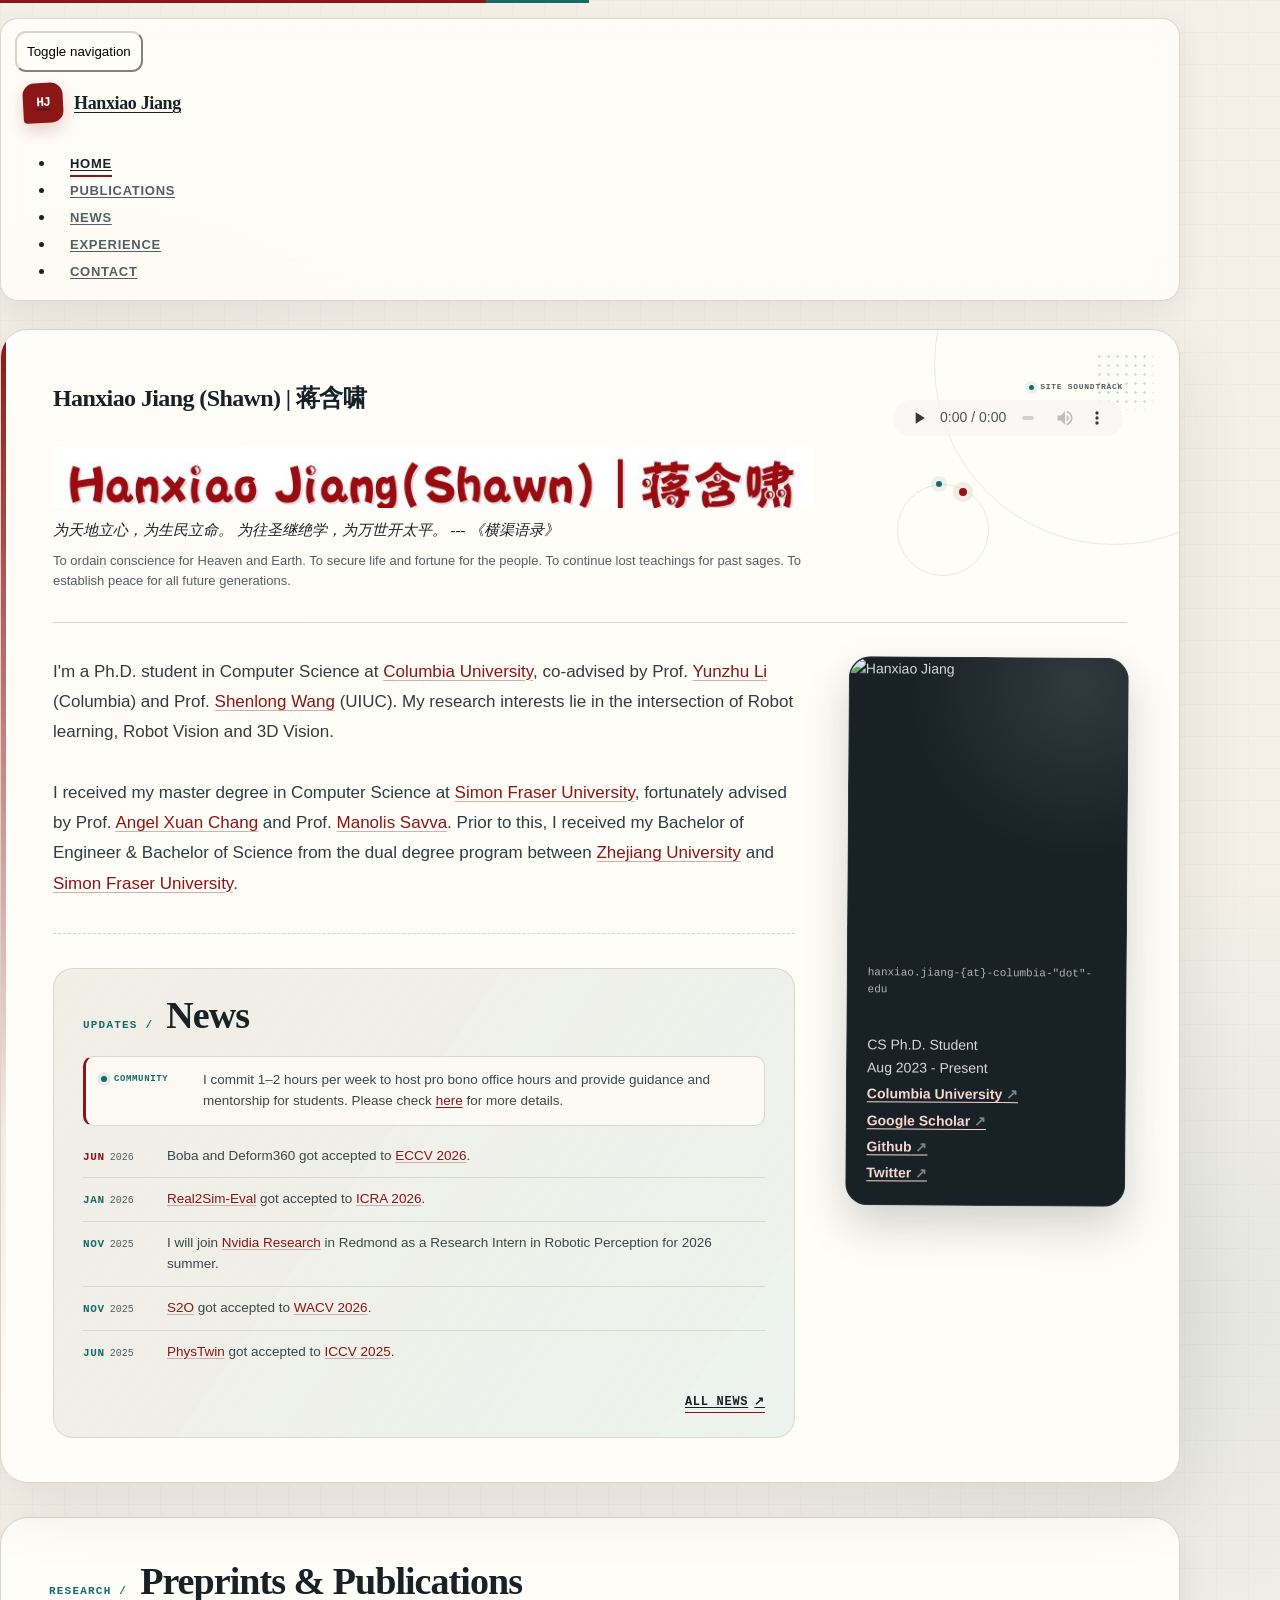
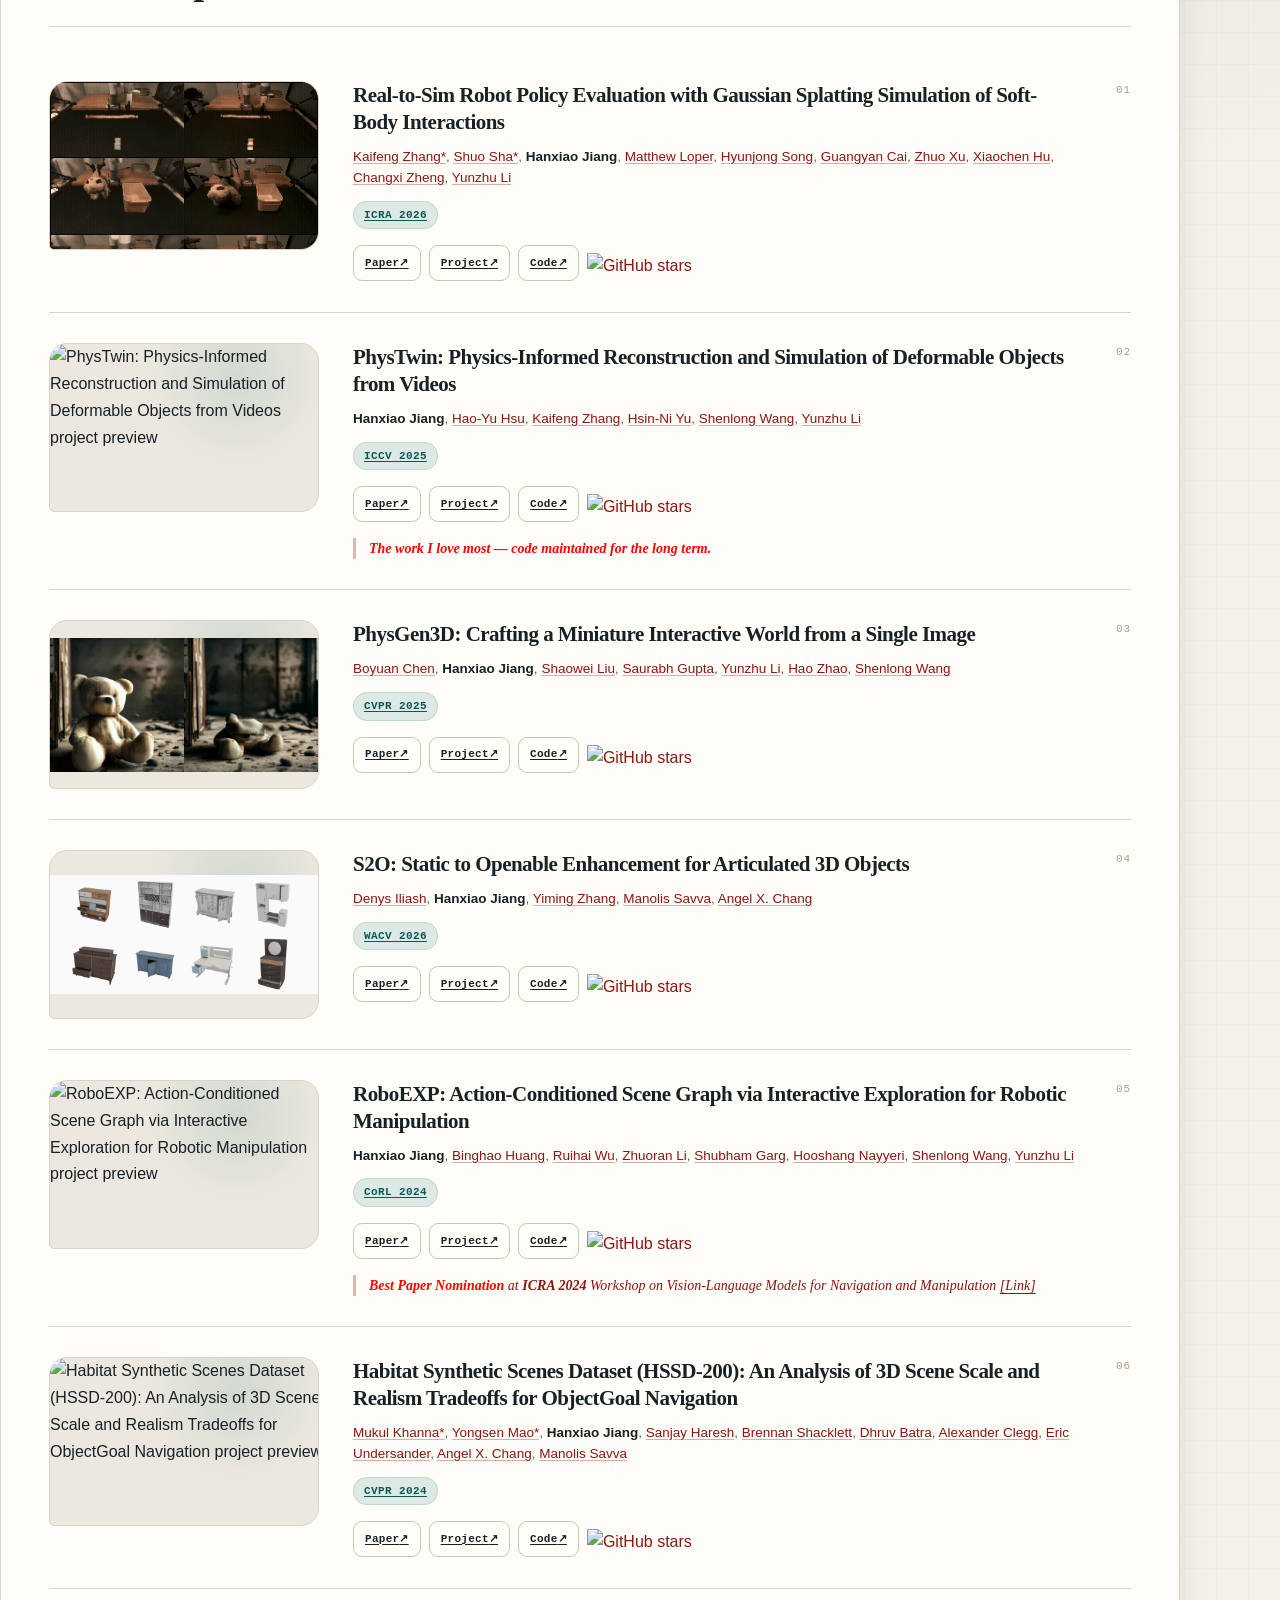
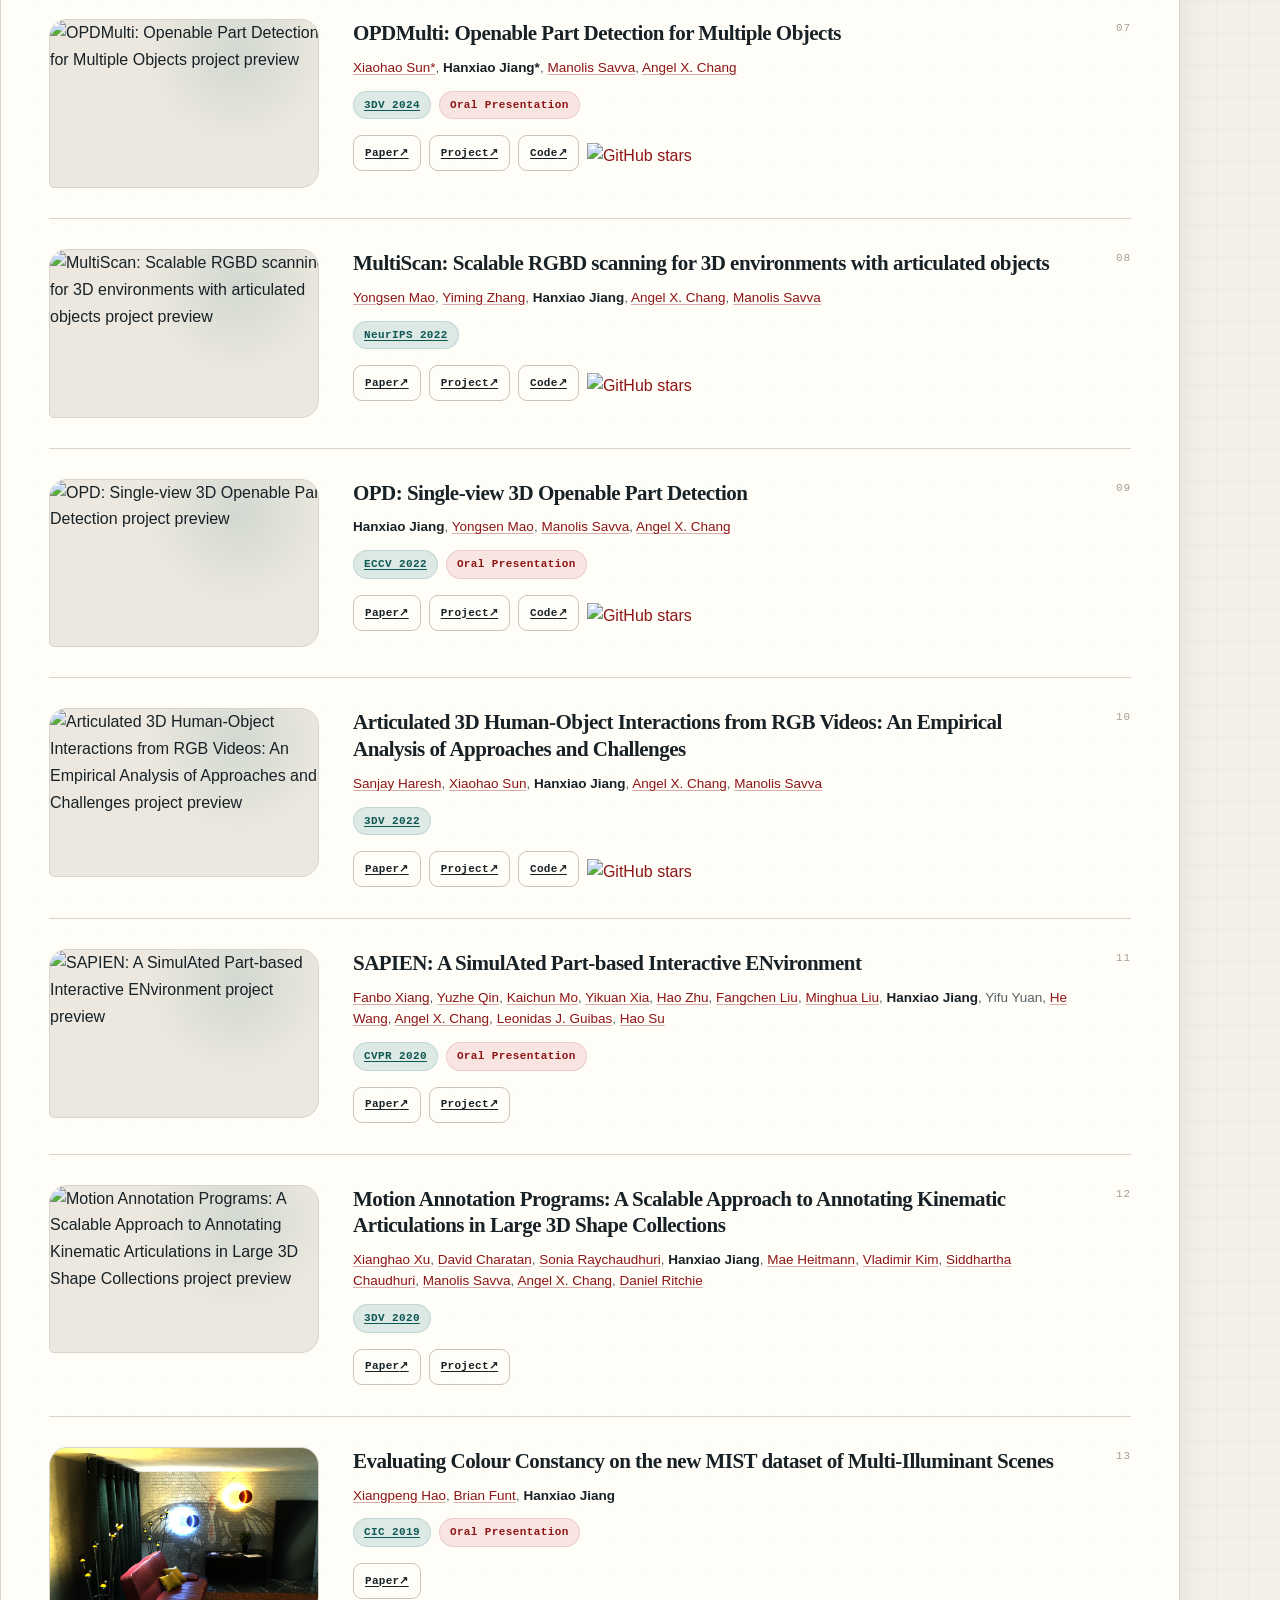
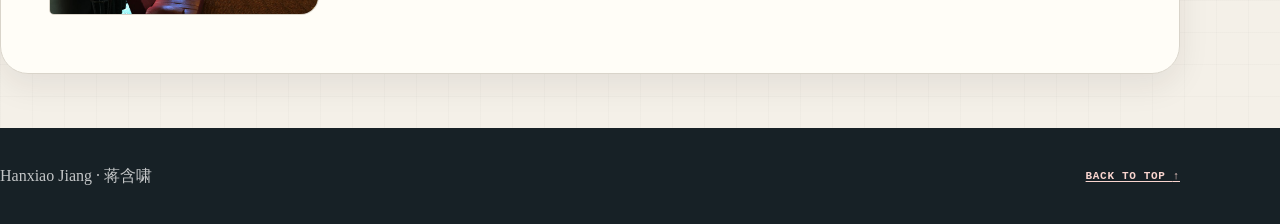
==== commit b02caed5: "update" ====
--- a/index.html
+++ b/index.html
@@ -12,17 +12,29 @@
 <title>Hanxiao Jiang(Shawn) | 蒋含啸</title>
 
   <link rel="stylesheet" href="/styles/twitter-bootstrap.css" />
-  <link rel="stylesheet" href="/styles/style.css" />
+  <link rel="stylesheet" href="/styles/style.css?v=e-modulus-1" />
 </head>
 
 <body id="top" class="page-home">
   <canvas id="elastic-field" class="elastic-field" role="presentation" aria-hidden="true"></canvas>
-  <div class="field-readout" aria-hidden="true">
-    <span class="field-readout__label">Elastic field</span>
-    <span class="field-readout__hint">move / apply force</span>
-    <span class="field-readout__meter"><i></i></span>
-    <span class="field-readout__value">ε 0.00</span>
-  </div>
+  <aside class="field-control" aria-label="Elastic field controls">
+    <span class="field-control__title">Elastic field</span>
+    <label class="field-control__label" for="elastic-modulus">
+      <span>Young's modulus</span>
+      <output id="elastic-modulus-output" for="elastic-modulus">E/E₀ 1.00×</output>
+    </label>
+    <input id="elastic-modulus" class="field-control__slider" type="range"
+      min="0" max="100" step="1" value="50" aria-describedby="elastic-modulus-scale" />
+    <div id="elastic-modulus-scale" class="field-control__scale">
+      <span>soft</span>
+      <span>stiff</span>
+    </div>
+    <div class="field-control__response" aria-hidden="true">
+      <span class="field-control__response-label">response</span>
+      <span class="field-control__meter"><i></i></span>
+      <span class="field-control__value">|u|* 0.00</span>
+    </div>
+  </aside>
 
   <a class="skip-link" href="#main-content">Skip to content</a>
 
@@ -412,7 +424,7 @@
   <script src="https://cdnjs.cloudflare.com/ajax/libs/jquery/1.10.2/jquery.min.js"></script>
   <script src="/scripts/bootstrap.min.js"></script>
   <script src="/scripts/script.js"></script>
-  <script src="/scripts/elastic-field.js"></script>
+  <script src="/scripts/elastic-field.js?v=e-modulus-1"></script>
 
   <!-- Global site tag (gtag.js) - Google Analytics -->
   <script async src="https://www.googletagmanager.com/gtag/js?id=UA-162763877-1"></script>
--- a/styles/style.css
+++ b/styles/style.css
@@ -70,22 +70,23 @@
   pointer-events: none;
 }
 
-.field-readout {
-  --field-energy: 0;
+.field-control {
+  --field-response: 0;
+  --modulus-position: 0.5;
   position: fixed;
   top: 50%;
-  right: max(12px, calc((100vw - 1180px) / 2 - 104px));
-  z-index: 1;
+  right: max(12px, calc((100vw - 1180px) / 2 - 128px));
+  z-index: 3;
   display: grid;
-  width: 92px;
-  padding: 12px 11px;
+  width: 116px;
+  padding: 12px 11px 10px;
   color: var(--ink-soft);
   background: rgba(255, 253, 248, 0.72);
   border: 1px solid rgba(217, 212, 202, 0.82);
   border-radius: 13px 13px 13px 4px;
   box-shadow: 0 10px 28px rgba(36, 31, 26, 0.06);
   font-family: var(--mono);
-  pointer-events: none;
+  pointer-events: auto;
   user-select: none;
   transform: translateY(-50%);
   transition: opacity 300ms ease;
@@ -93,7 +94,7 @@
   backdrop-filter: blur(10px);
 }
 
-.field-readout__label {
+.field-control__title {
   color: var(--teal);
   font-size: 9px;
   font-weight: 800;
@@ -101,41 +102,133 @@
   text-transform: uppercase;
 }
 
-.field-readout__hint {
-  margin-top: 5px;
-  font-size: 8px;
-  line-height: 1.45;
+.field-control__label {
+  display: grid;
+  gap: 2px;
+  margin: 9px 0 0;
+  color: var(--ink-soft);
+  font-size: 7px;
+  font-weight: 600;
+  letter-spacing: 0.035em;
+  line-height: 1.35;
+  cursor: pointer;
+}
+
+.field-control__label output {
+  color: var(--ink);
+  font-size: 9px;
+  font-weight: 700;
+  letter-spacing: -0.02em;
+}
+
+.field-control__slider {
+  width: 100%;
+  height: 18px;
+  margin: 6px 0 0;
+  padding: 0;
+  appearance: none;
+  -webkit-appearance: none;
+  background: transparent;
+  cursor: ew-resize;
+}
+
+.field-control__slider::-webkit-slider-runnable-track {
+  height: 3px;
+  background: linear-gradient(
+    90deg,
+    var(--teal) 0 calc(var(--modulus-position) * 100%),
+    rgba(23, 33, 38, 0.13) calc(var(--modulus-position) * 100%) 100%
+  );
+  border-radius: 999px;
+}
+
+.field-control__slider::-webkit-slider-thumb {
+  width: 13px;
+  height: 13px;
+  margin-top: -5px;
+  appearance: none;
+  -webkit-appearance: none;
+  background: var(--surface);
+  border: 2px solid var(--brand);
+  border-radius: 50%;
+  box-shadow: 0 2px 7px rgba(36, 31, 26, 0.18);
+}
+
+.field-control__slider::-moz-range-track {
+  height: 3px;
+  background: rgba(23, 33, 38, 0.13);
+  border-radius: 999px;
+}
+
+.field-control__slider::-moz-range-progress {
+  height: 3px;
+  background: var(--teal);
+  border-radius: 999px;
+}
+
+.field-control__slider::-moz-range-thumb {
+  width: 10px;
+  height: 10px;
+  background: var(--surface);
+  border: 2px solid var(--brand);
+  border-radius: 50%;
+  box-shadow: 0 2px 7px rgba(36, 31, 26, 0.18);
+}
+
+.field-control__slider:focus-visible {
+  outline: 2px solid rgba(23, 107, 103, 0.4);
+  outline-offset: 2px;
+  border-radius: 999px;
+}
+
+.field-control__scale {
+  display: flex;
+  justify-content: space-between;
+  margin-top: -1px;
+  color: rgba(82, 96, 102, 0.82);
+  font-size: 7px;
   letter-spacing: 0.04em;
   text-transform: uppercase;
-  transition: opacity 240ms ease;
-}
-
-.field-readout__meter {
+}
+
+.field-control__response {
+  display: grid;
+  grid-template-columns: auto minmax(10px, 1fr) auto;
+  gap: 5px;
+  align-items: center;
+  margin-top: 9px;
+  padding-top: 8px;
+  border-top: 1px solid rgba(217, 212, 202, 0.74);
+}
+
+.field-control__response-label,
+.field-control__value {
+  font-size: 7px;
+  letter-spacing: 0.025em;
+  white-space: nowrap;
+}
+
+.field-control__response-label {
+  color: rgba(82, 96, 102, 0.82);
+  text-transform: uppercase;
+}
+
+.field-control__meter {
   height: 2px;
-  margin: 10px 0 7px;
   overflow: hidden;
   background: rgba(23, 33, 38, 0.1);
   border-radius: 999px;
 }
 
-.field-readout__meter i {
+.field-control__meter i {
   display: block;
   width: 100%;
   height: 100%;
   background: linear-gradient(90deg, var(--teal), var(--brand));
   border-radius: inherit;
-  transform: scaleX(var(--field-energy));
+  transform: scaleX(var(--field-response));
   transform-origin: left;
   transition: transform 160ms ease-out;
-}
-
-.field-readout__value {
-  font-size: 9px;
-  letter-spacing: 0.06em;
-}
-
-.field-engaged .field-readout__hint {
-  opacity: 0.34;
 }
 
 .site-main,
@@ -145,12 +238,49 @@
 }
 
 .elastic-field-disabled .elastic-field,
-.elastic-field-disabled .field-readout {
+.elastic-field-disabled .field-control {
   display: none;
 }
 
 @media (max-width: 1359px), (hover: none), (pointer: coarse) {
-  .field-readout {
+  .field-control {
+    display: none;
+  }
+}
+
+@media (min-width: 1360px) and (max-width: 1439px) {
+  .field-control {
+    right: 6px;
+    width: 76px;
+    padding: 10px 8px 8px;
+  }
+
+  .field-control__title {
+    font-size: 7px;
+    letter-spacing: 0.035em;
+  }
+
+  .field-control__label {
+    margin-top: 6px;
+  }
+
+  .field-control__label > span {
+    display: none;
+  }
+
+  .field-control__label output {
+    font-size: 8px;
+  }
+
+  .field-control__scale {
+    font-size: 6px;
+  }
+
+  .field-control__response {
+    grid-template-columns: minmax(10px, 1fr) auto;
+  }
+
+  .field-control__response-label {
     display: none;
   }
 }
@@ -1609,7 +1739,7 @@
 
 @media (prefers-reduced-motion: reduce) {
   .elastic-field,
-  .field-readout {
+  .field-control {
     display: none;
   }
 
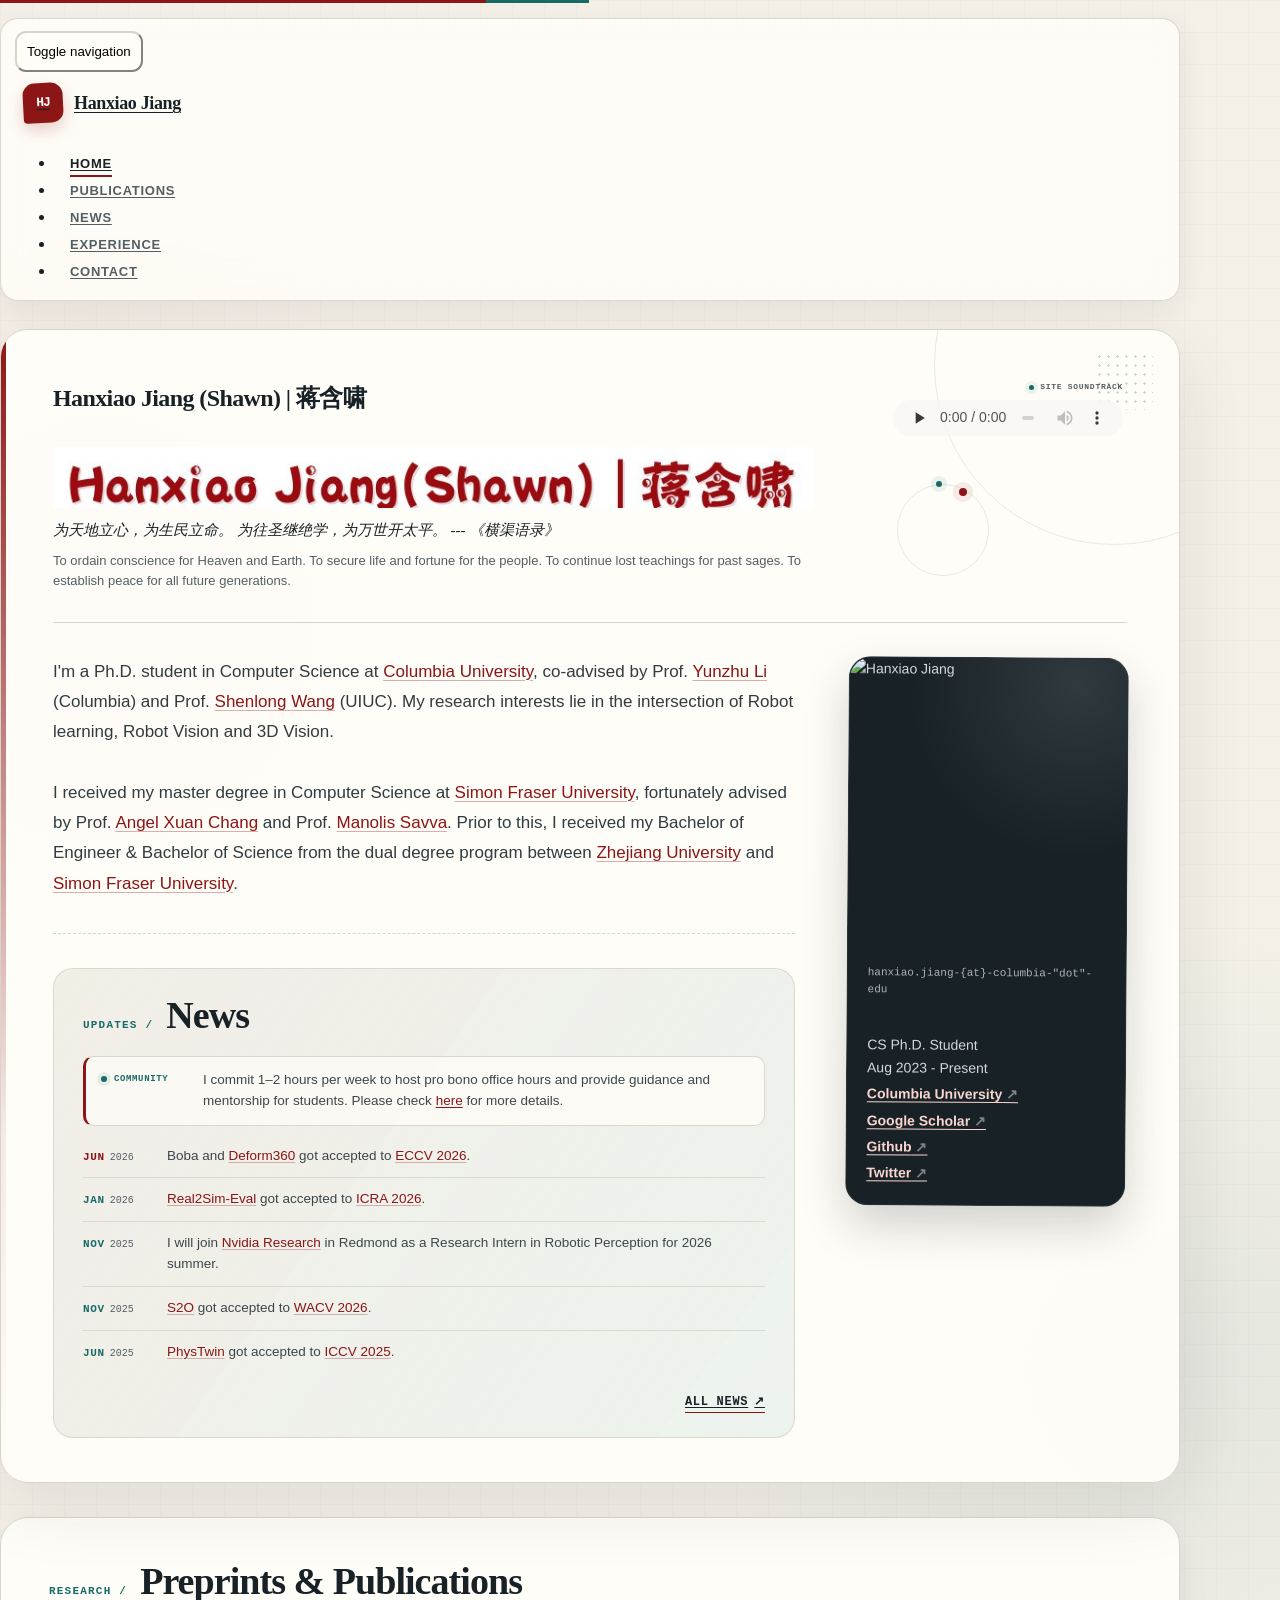
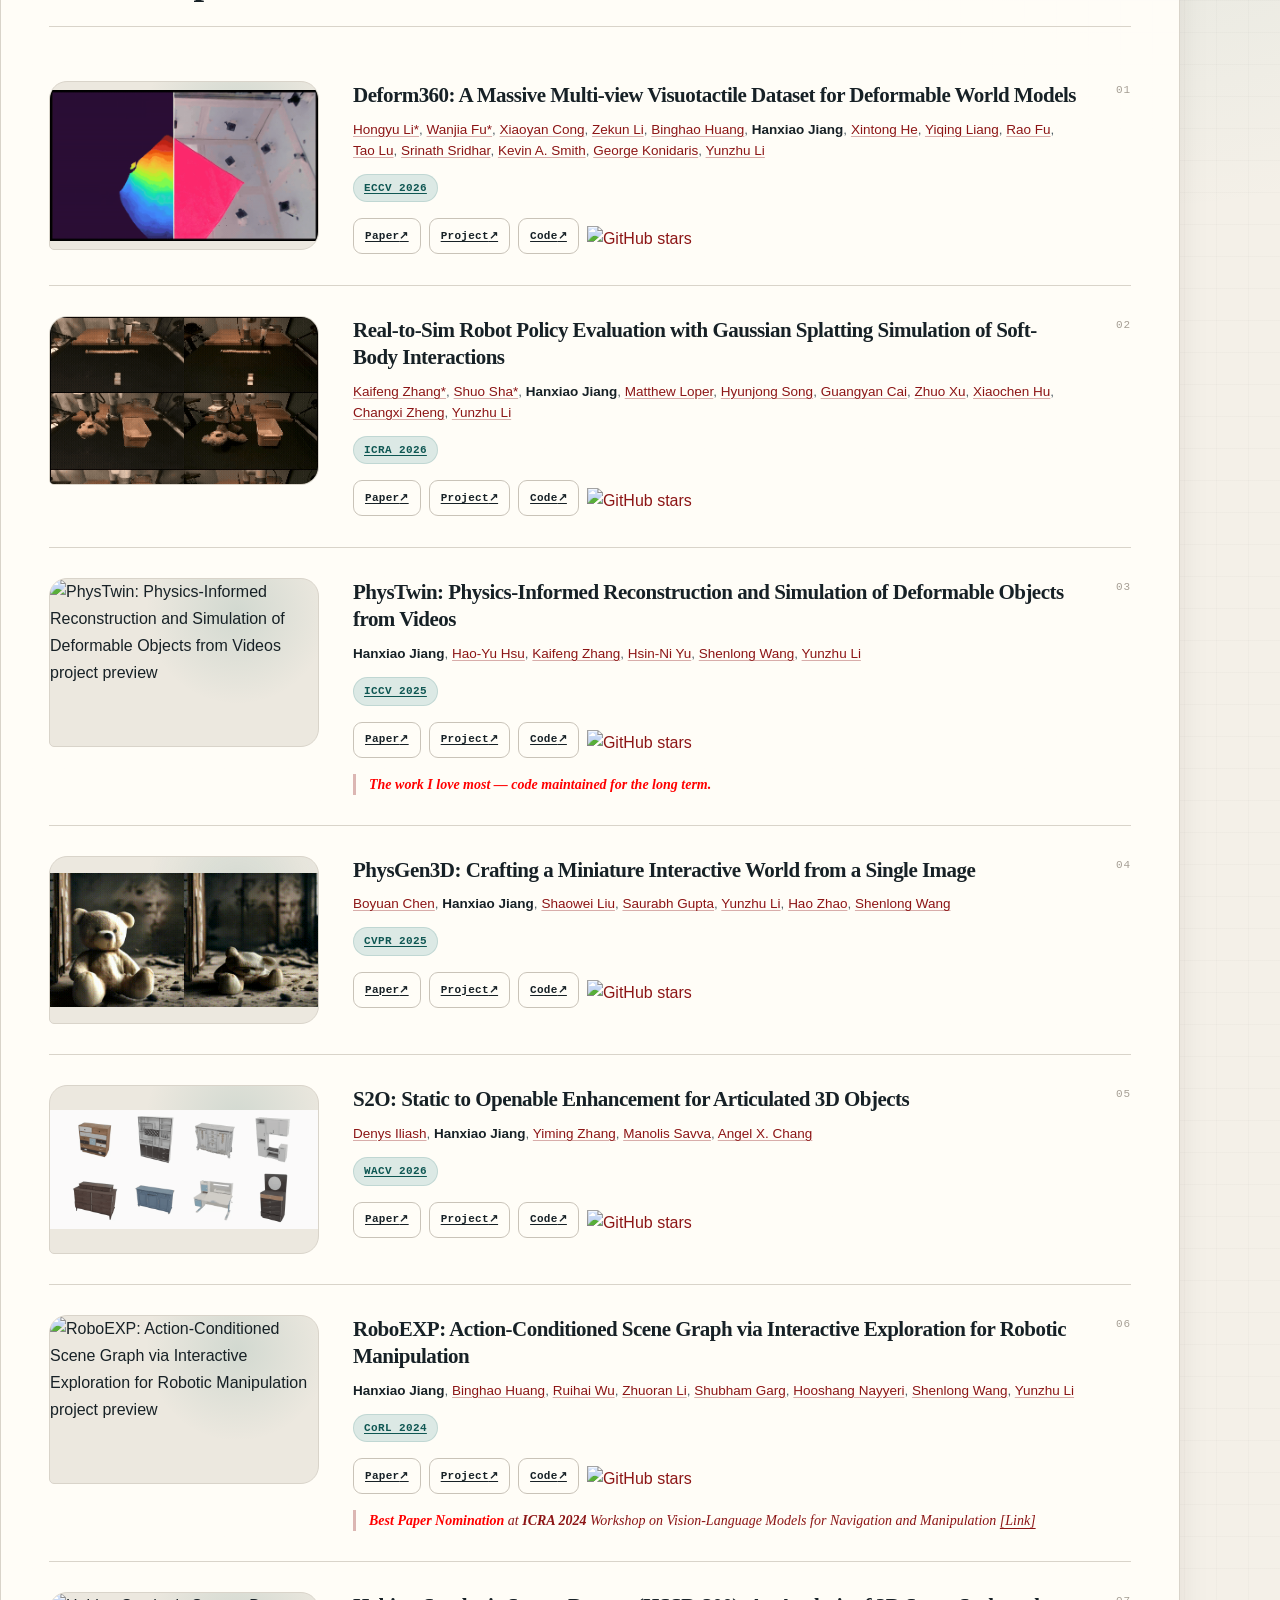
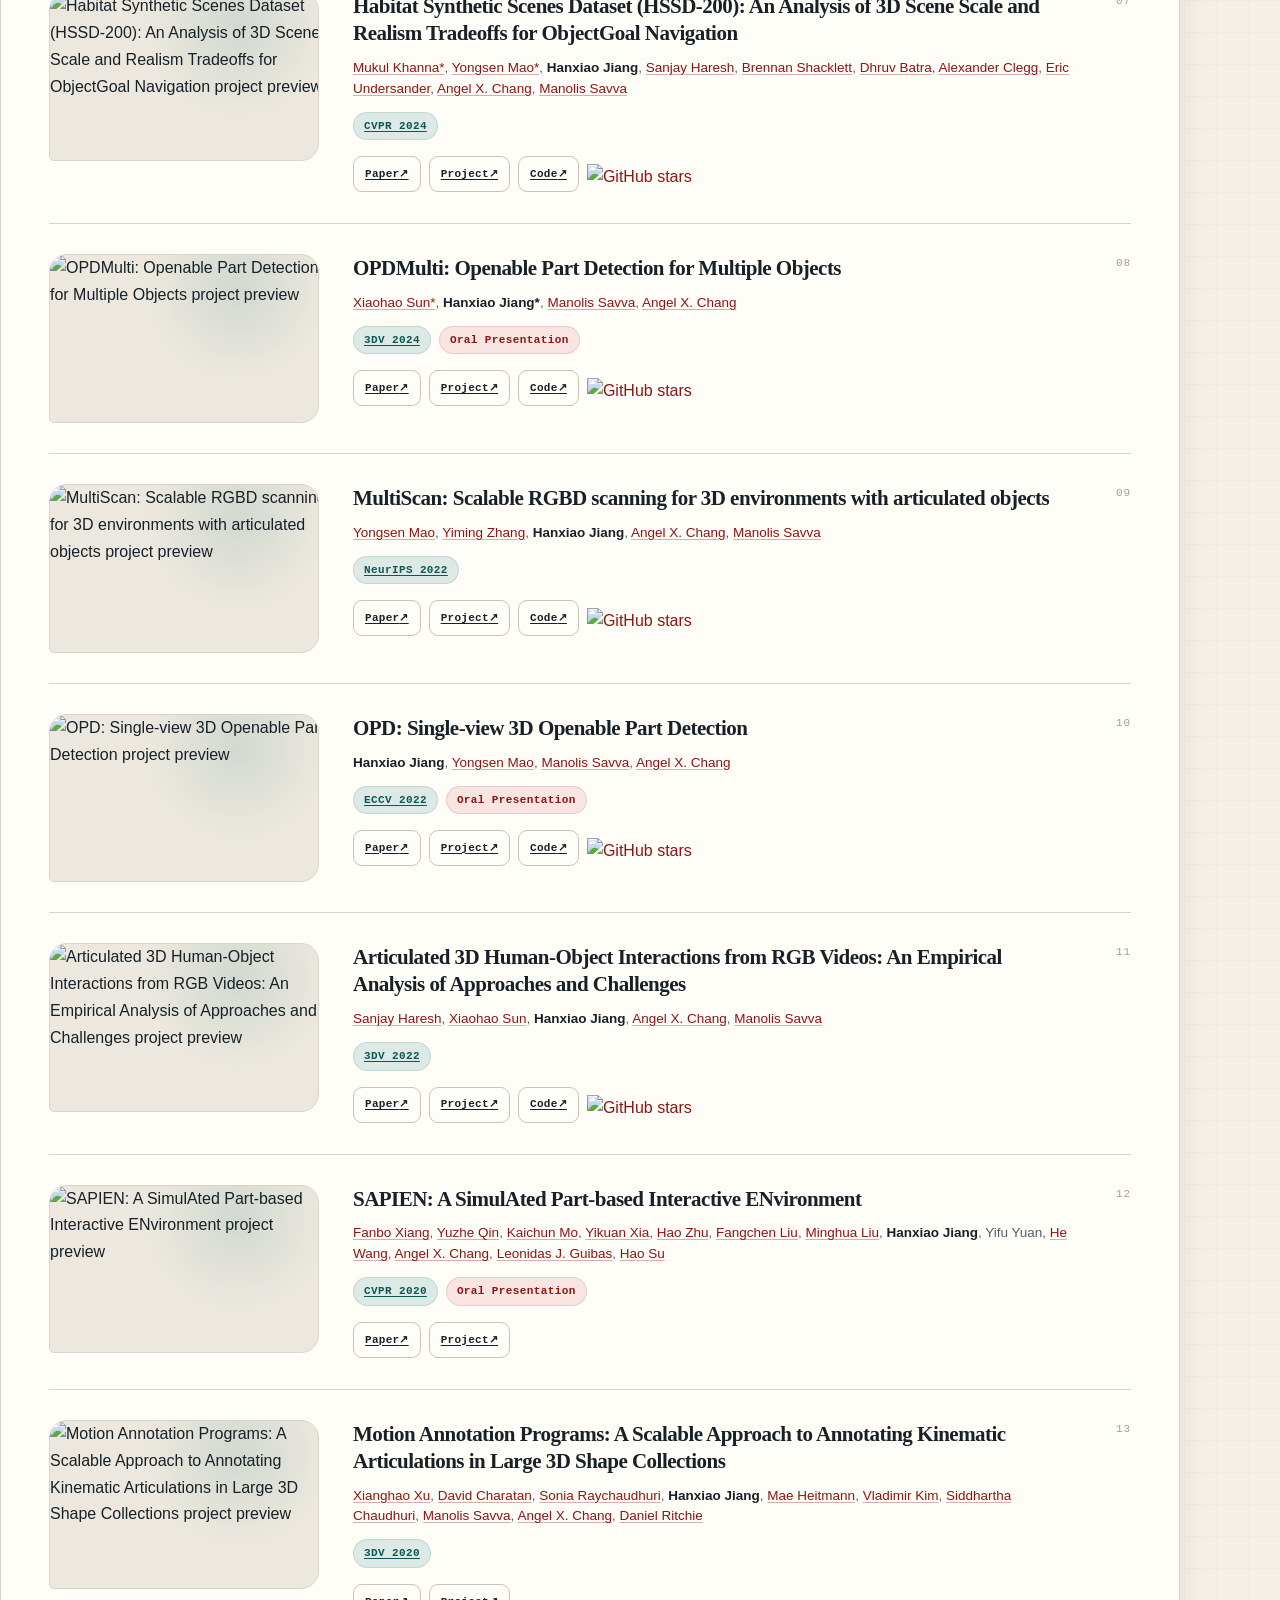
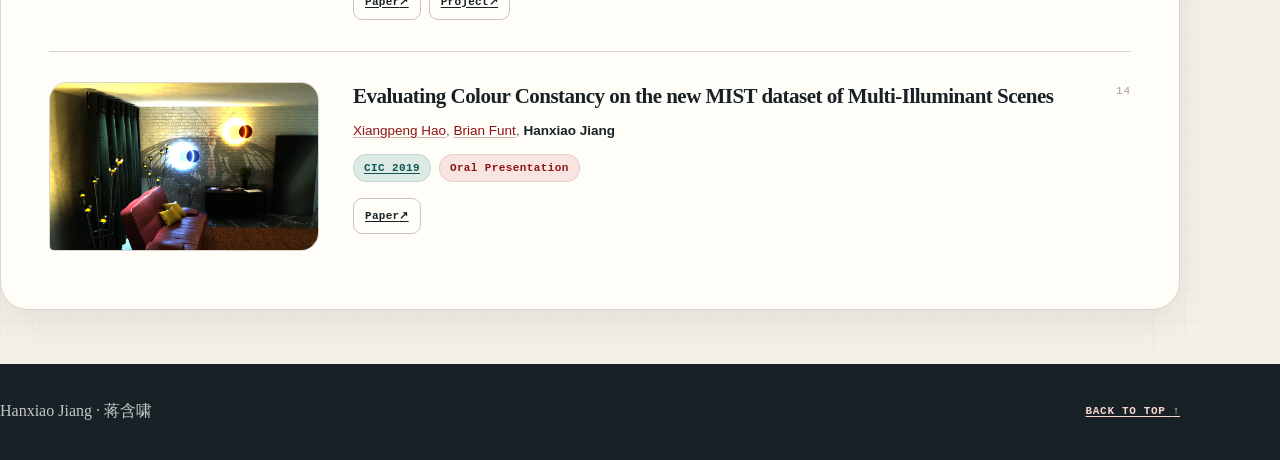
==== commit 74971f1a: "update" ====
--- a/index.html
+++ b/index.html
@@ -136,7 +136,7 @@
       <time class="news-date" datetime="2026-06">
         <span class="news-month">Jun</span><span class="news-year-inline">2026</span>
       </time>
-      <div class="news-copy">Boba and Deform360 got accepted to <a href="https://eccv.ecva.net/">ECCV 2026</a>.</div>
+      <div class="news-copy">Boba and <a href="https://deform360.lhy.xyz/">Deform360</a> got accepted to <a href="https://eccv.ecva.net/">ECCV 2026</a>.</div>
     </li>
     <li class="news-item">
       <time class="news-date" datetime="2026-01">
@@ -178,6 +178,24 @@
   <div class="publication-list">
 <article class="publication-card">
   <div class="publication-media">
+<img src="files/deform360.gif" alt="Deform360: A Massive Multi-view Visuotactile Dataset for Deformable World Models project preview" class="publication-image" width="600" height="360" loading="lazy" decoding="async" />
+  </div>
+  <div class="publication-copy">
+<h3 class="publication-title">Deform360: A Massive Multi-view Visuotactile Dataset for Deformable World Models</h3>
+<p class="publication-authors"><a href="https://lhy.xyz/" target="_blank" rel="noopener noreferrer">Hongyu Li*</a>, <a href="https://wanjia-fu.com/" target="_blank" rel="noopener noreferrer">Wanjia Fu*</a>, <a href="https://oliver-cong02.github.io/" target="_blank" rel="noopener noreferrer">Xiaoyan Cong</a>, <a href="https://kunkun0w0.github.io/" target="_blank" rel="noopener noreferrer">Zekun Li</a>, <a href="https://binghao-huang.github.io/" target="_blank" rel="noopener noreferrer">Binghao Huang</a>, <strong>Hanxiao Jiang</strong>, <a href="https://engineering.brown.edu/people/xintong-he" target="_blank" rel="noopener noreferrer">Xintong He</a>, <a href="https://lynl7130.github.io/" target="_blank" rel="noopener noreferrer">Yiqing Liang</a>, <a href="https://freddierao.github.io/" target="_blank" rel="noopener noreferrer">Rao Fu</a>, <a href="https://inspirelt.github.io/" target="_blank" rel="noopener noreferrer">Tao Lu</a>, <a href="https://srinathsridhar.com/" target="_blank" rel="noopener noreferrer">Srinath Sridhar</a>, <a href="https://www.mit.edu/~k2smith/" target="_blank" rel="noopener noreferrer">Kevin A. Smith</a>, <a href="https://cs.brown.edu/people/gdk/" target="_blank" rel="noopener noreferrer">George Konidaris</a>, <a href="https://yunzhuli.github.io/" target="_blank" rel="noopener noreferrer">Yunzhu Li</a></p>
+<div class="publication-meta">
+<a class="publication-venue" href="https://eccv.ecva.net/" target="_blank" rel="noopener noreferrer">ECCV 2026</a>
+</div>
+<div class="publication-links">
+<a class="publication-action" href="https://arxiv.org/abs/2607.05390" target="_blank" rel="noopener noreferrer">Paper <span aria-hidden="true">↗</span></a>
+<a class="publication-action" href="https://deform360.lhy.xyz/" target="_blank" rel="noopener noreferrer">Project <span aria-hidden="true">↗</span></a>
+<a class="publication-action" href="https://github.com/lhy0807/deform360" target="_blank" rel="noopener noreferrer">Code <span aria-hidden="true">↗</span></a>
+<a class="github-stars-link" href="https://github.com/lhy0807/deform360" target="_blank" rel="noopener noreferrer" aria-label="View GitHub stars"><img class="github-stars" src="https://img.shields.io/github/stars/lhy0807/deform360?style=social&amp;cacheSeconds=86400" alt="GitHub stars" loading="lazy" /></a>
+</div>
+  </div>
+</article>
+<article class="publication-card">
+  <div class="publication-media">
 <img src="files/phystwin-eval.gif" alt="Real-to-Sim Robot Policy Evaluation with Gaussian Splatting Simulation of Soft-Body Interactions project preview" class="publication-image" width="600" height="360" loading="lazy" decoding="async" />
   </div>
   <div class="publication-copy">
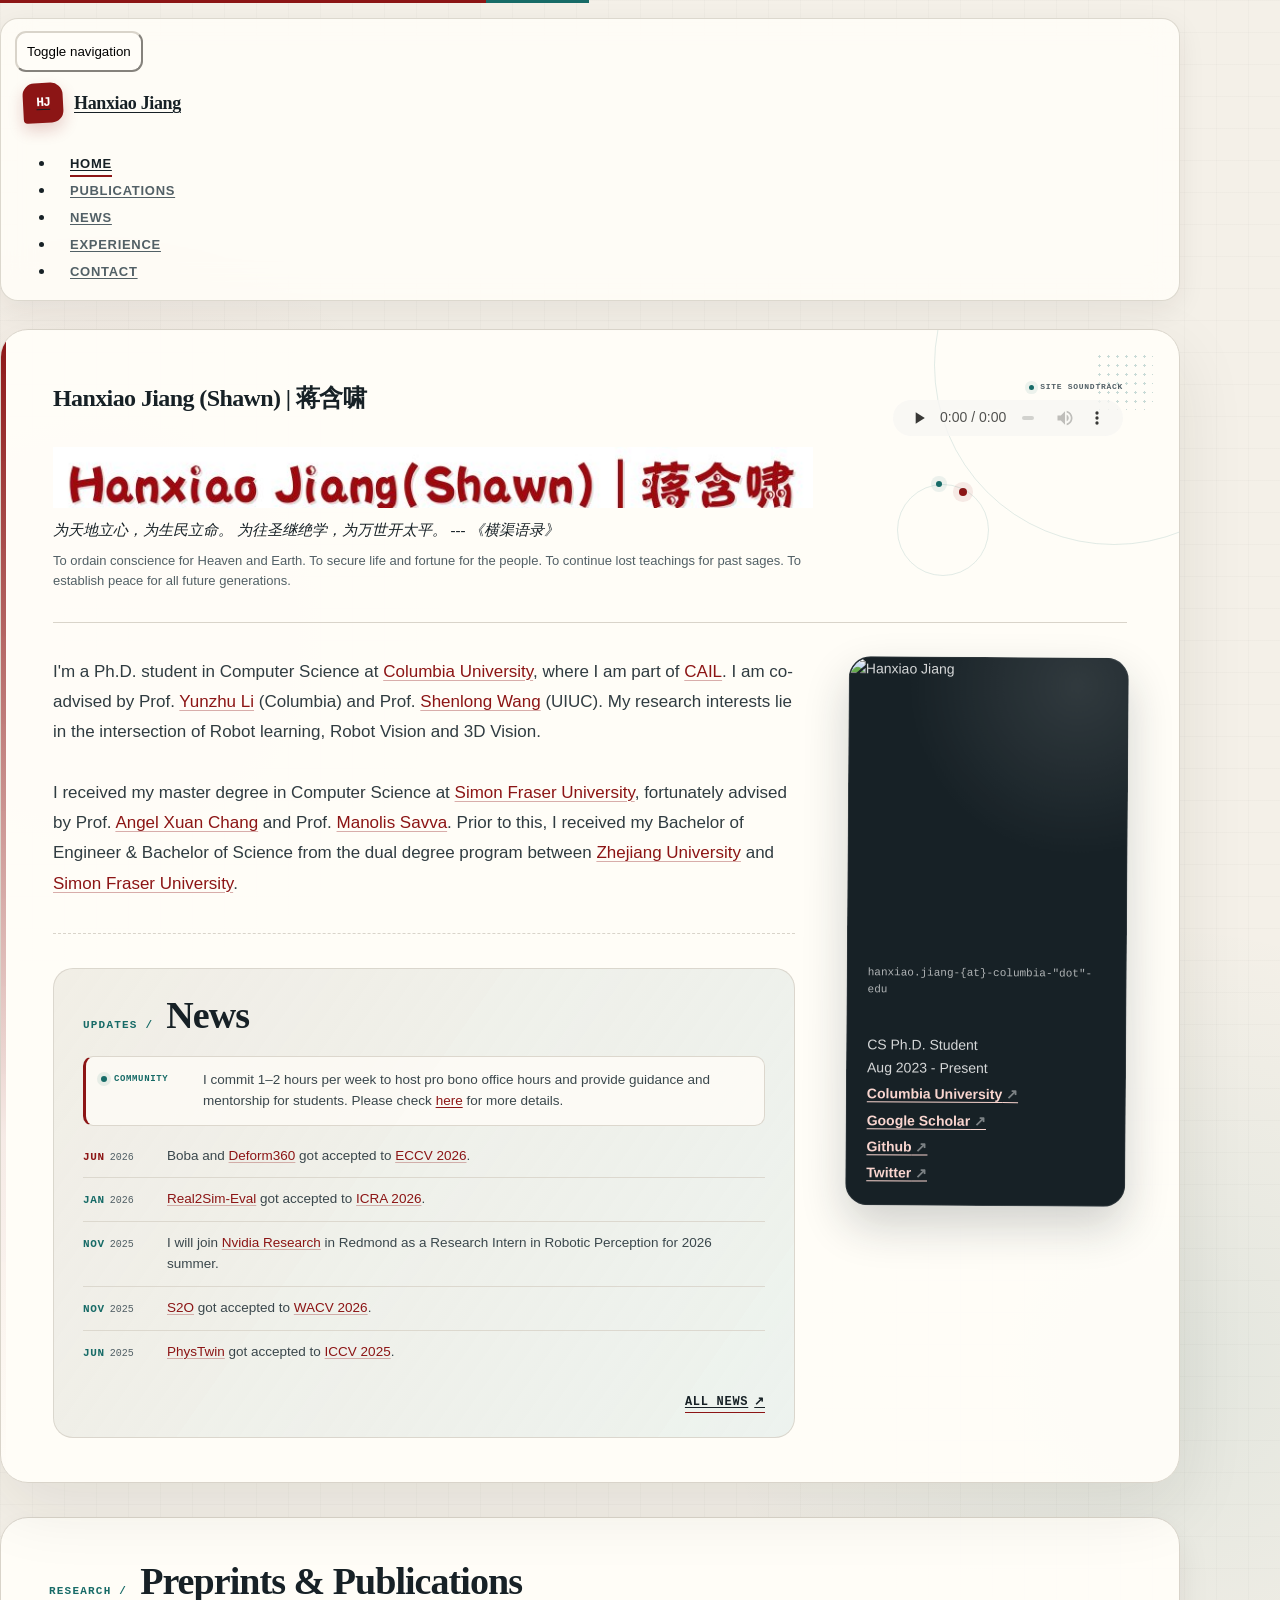
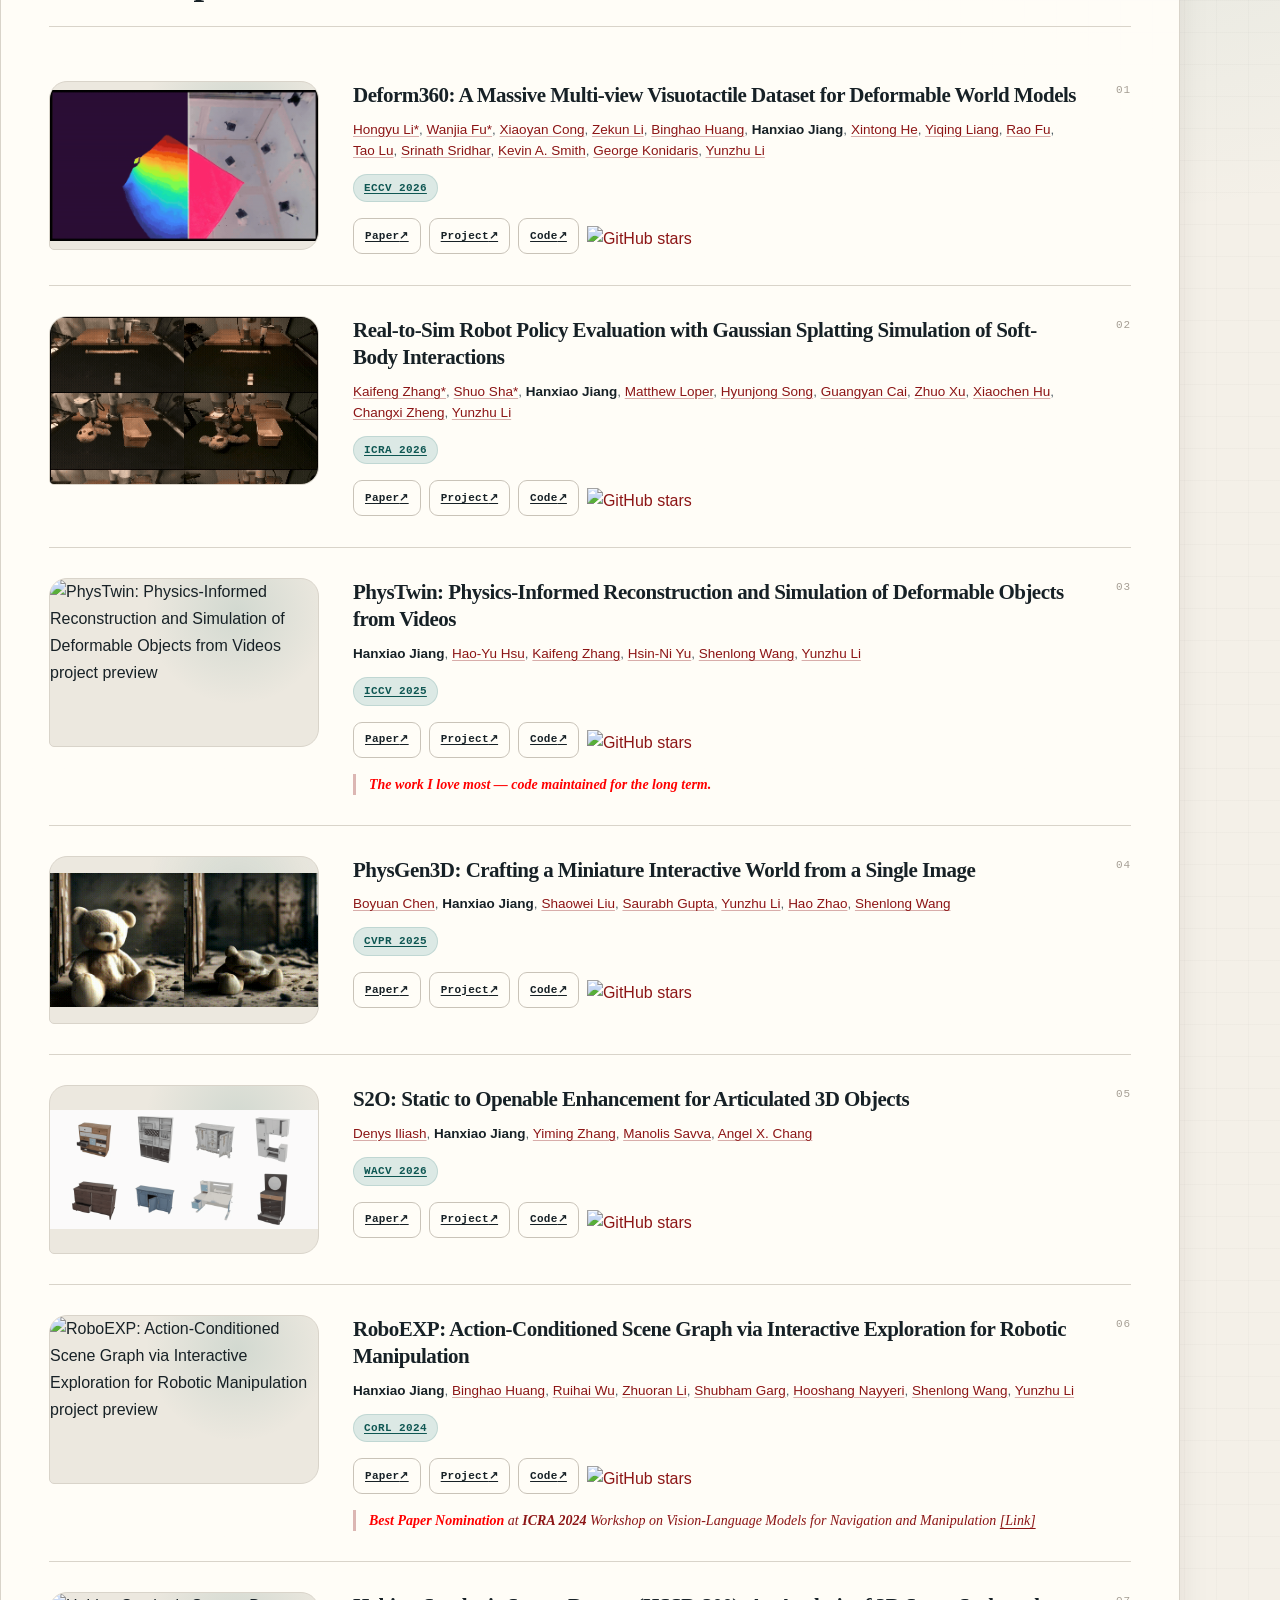
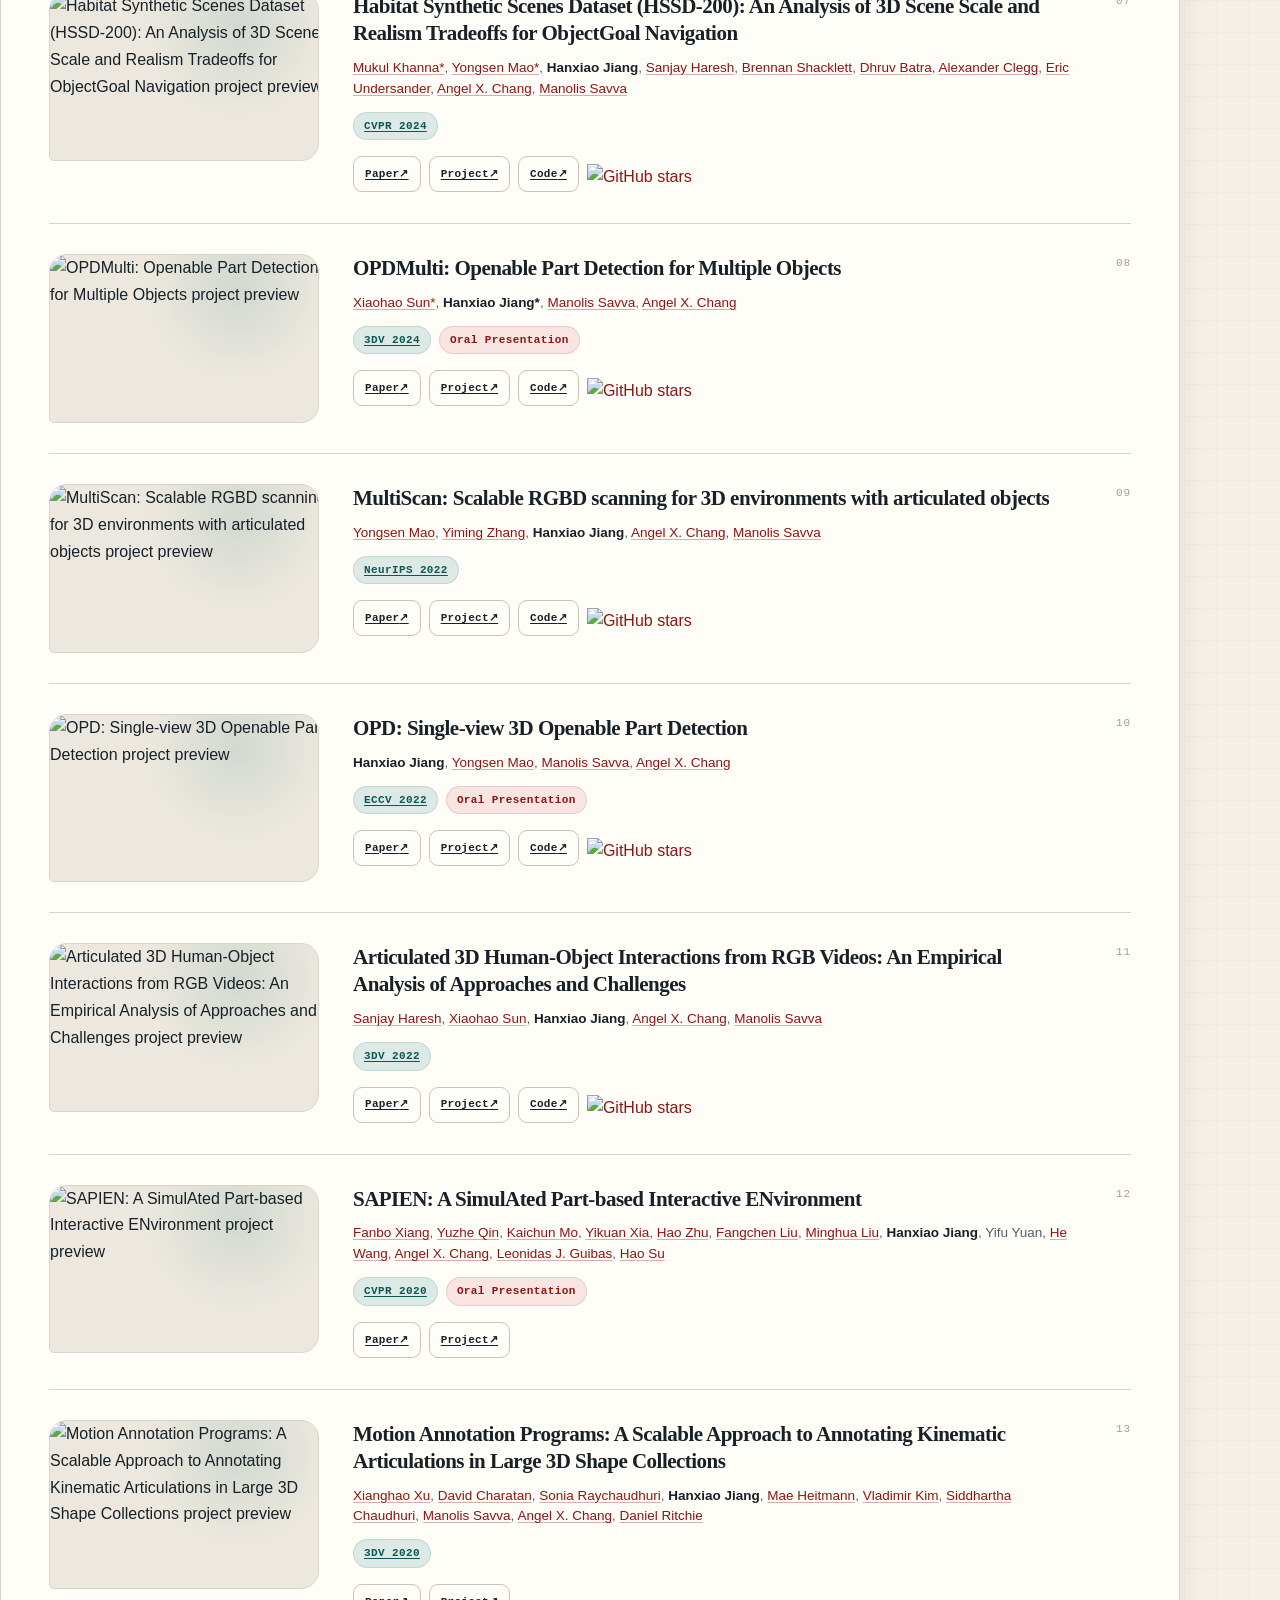
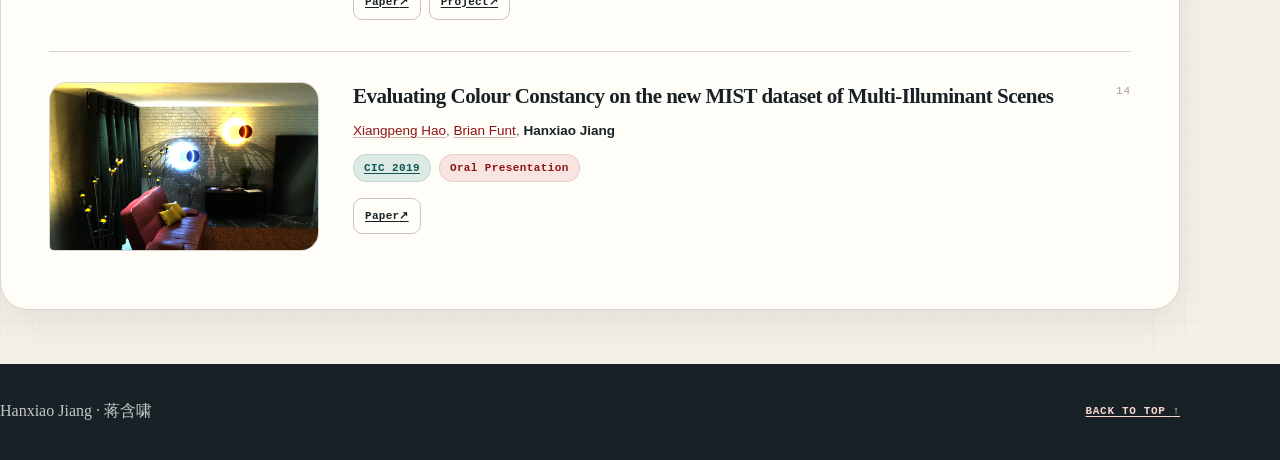
==== commit fc5faf7a: "update" ====
--- a/index.html
+++ b/index.html
@@ -92,8 +92,8 @@
       <div class="hero-grid">
         <div class="hero-copy">
 <p>
-   I'm a Ph.D. student in Computer Science at <a href="https://www.columbia.edu/">Columbia University</a>, 
-   co-advised by Prof. <a href="https://yunzhuli.github.io/">Yunzhu Li</a> (Columbia) and Prof. <a href="https://shenlong.web.illinois.edu/">Shenlong Wang</a> (UIUC). 
+   I'm a Ph.D. student in Computer Science at <a href="https://www.columbia.edu/">Columbia University</a>, where I am part of <a href="https://cail.columbia.edu/">CAIL</a>.
+   I am co-advised by Prof. <a href="https://yunzhuli.github.io/">Yunzhu Li</a> (Columbia) and Prof. <a href="https://shenlong.web.illinois.edu/">Shenlong Wang</a> (UIUC).
    My research interests lie in the intersection of Robot learning, Robot Vision and 3D Vision.
    <br/>
    <br/>
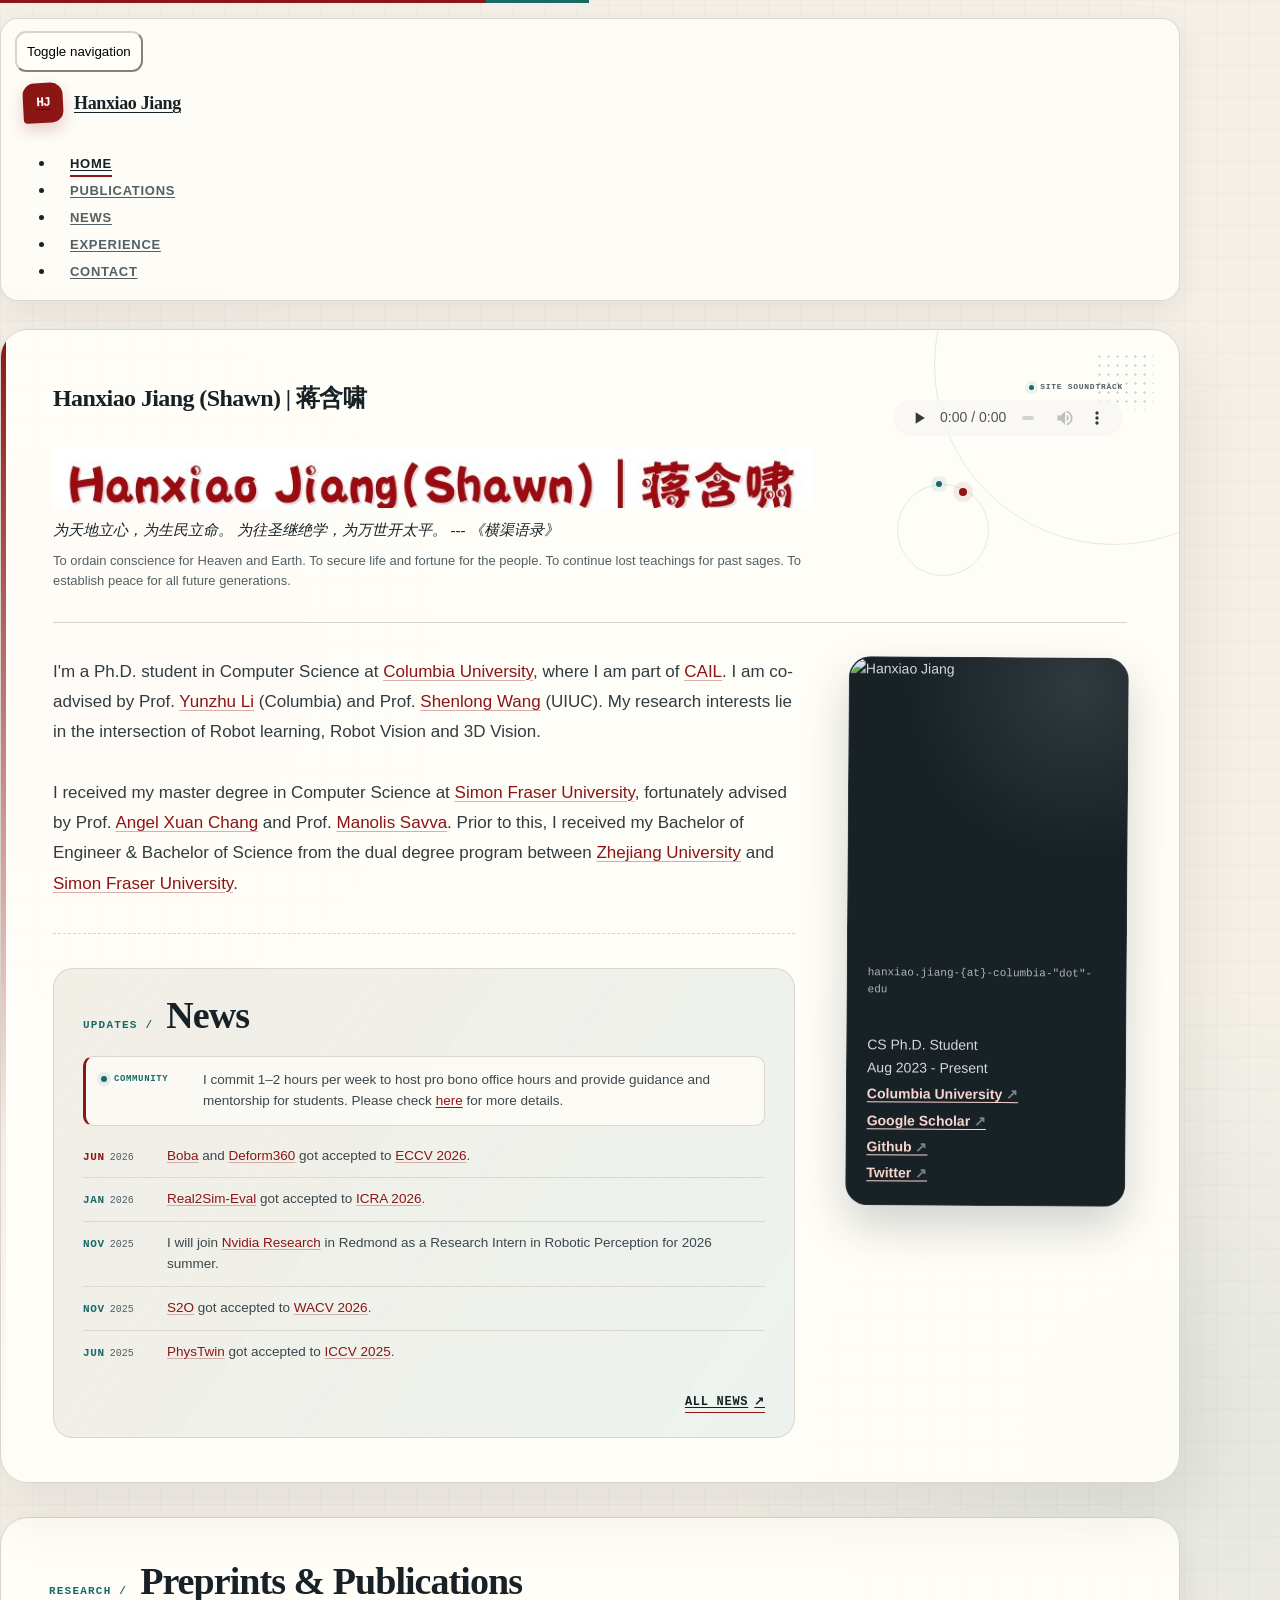
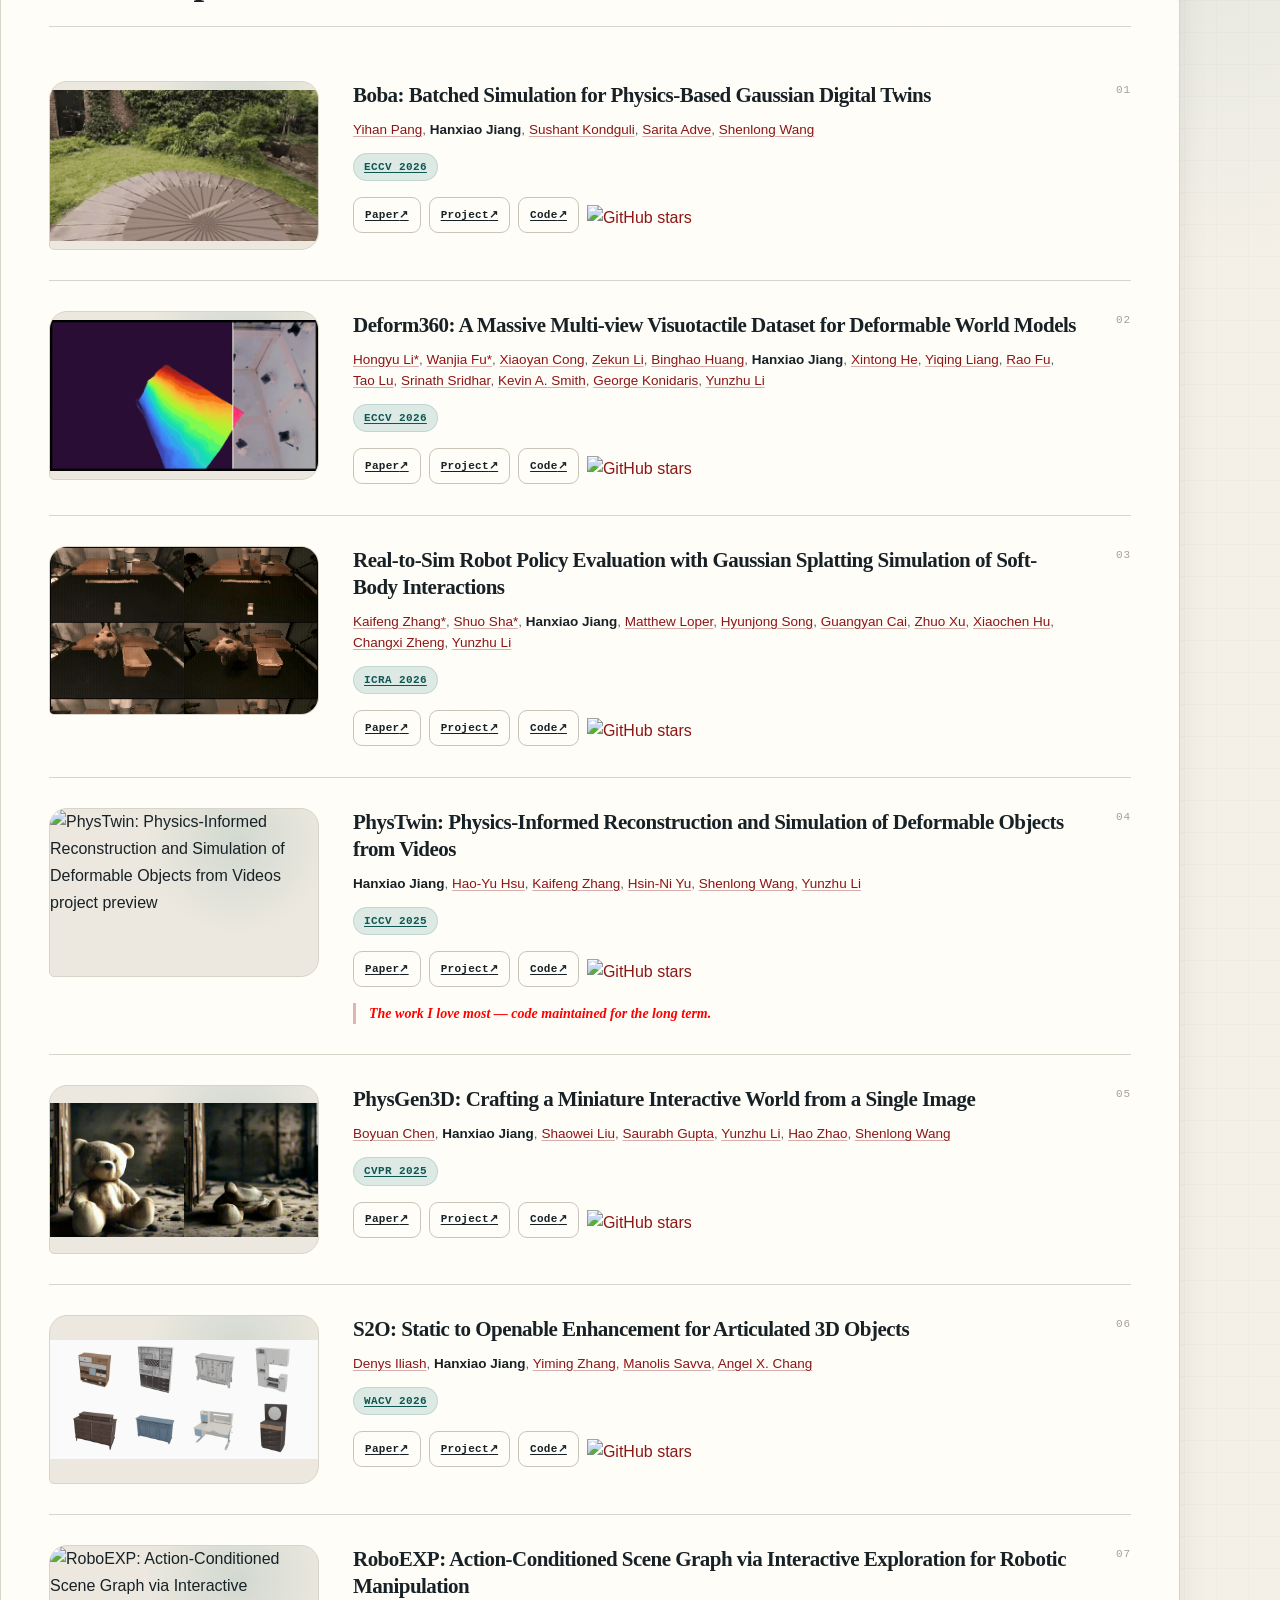
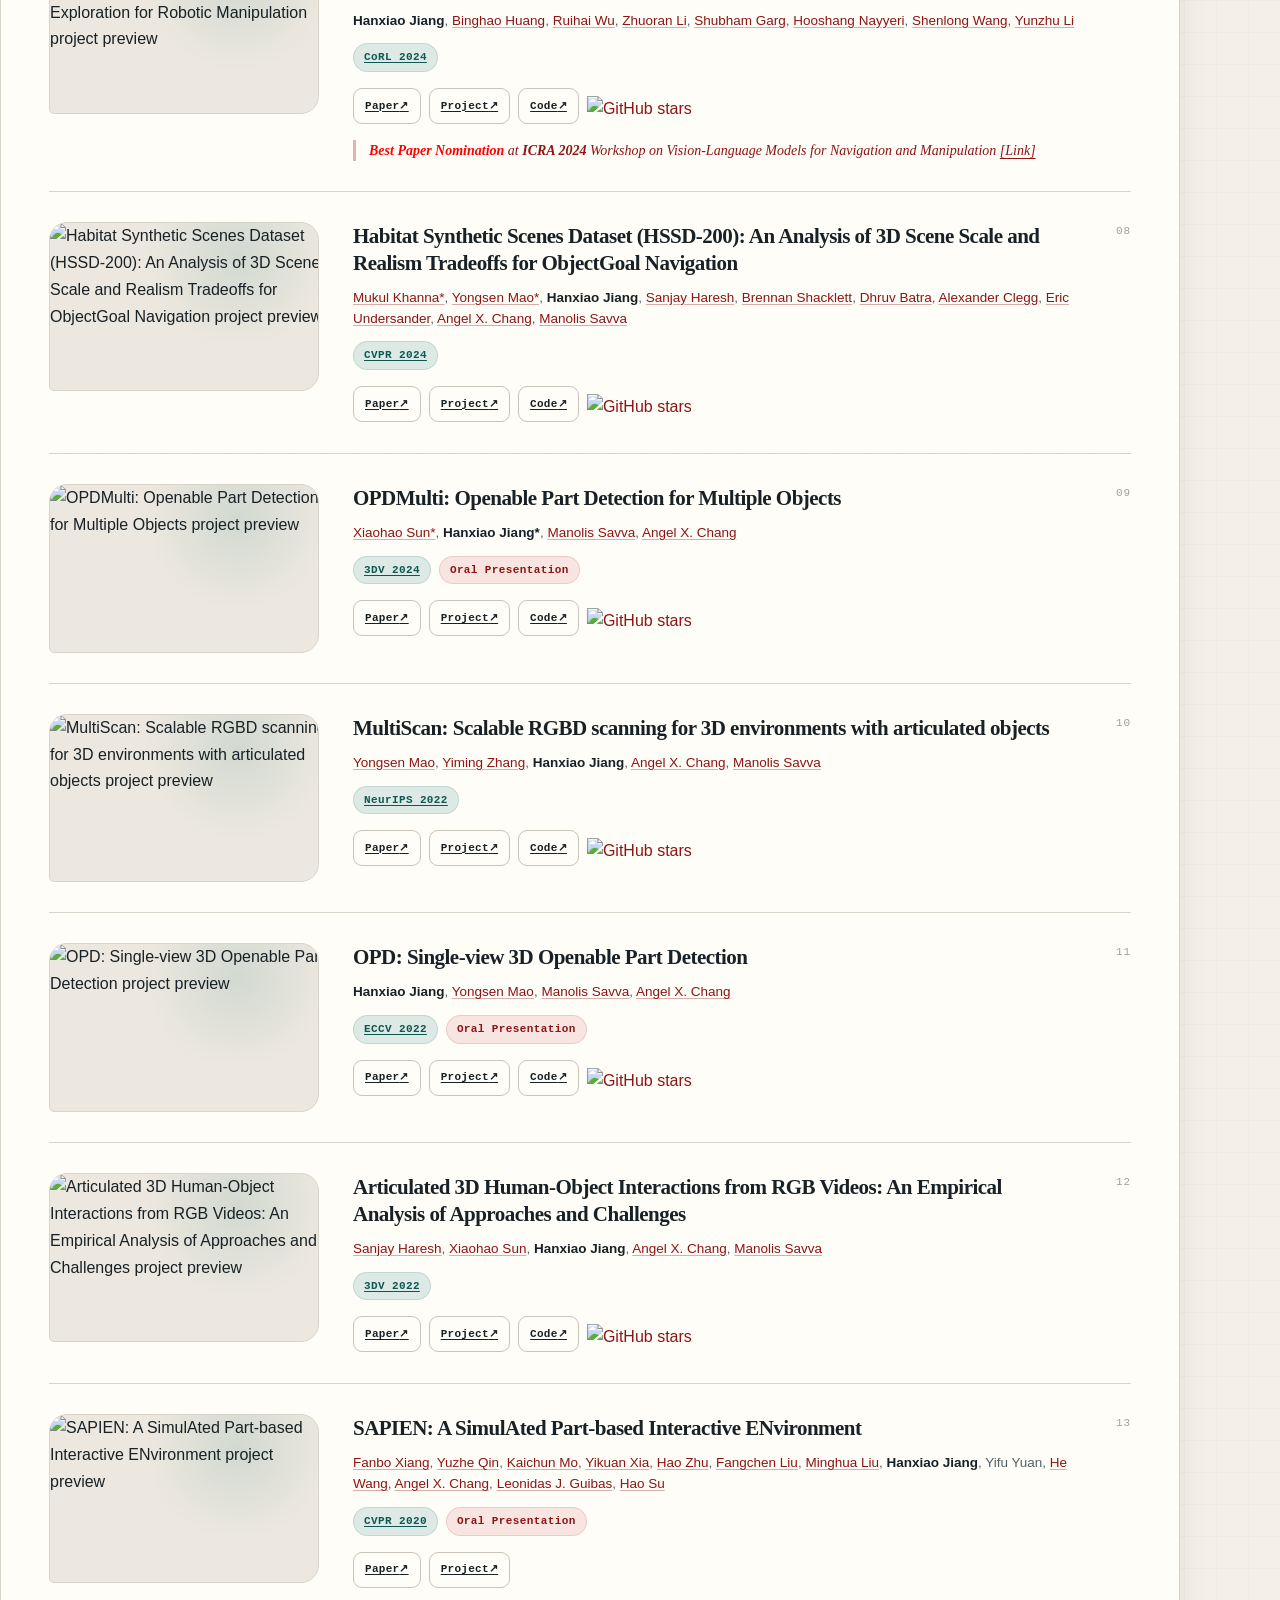
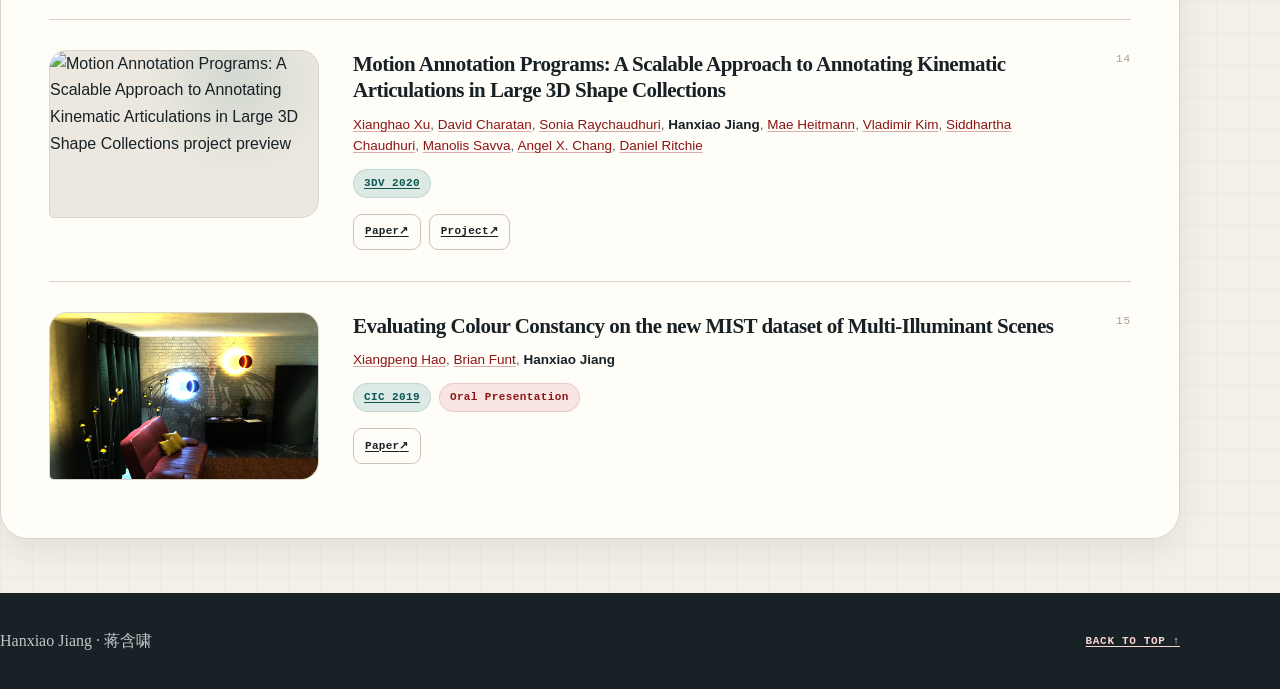
==== commit efb10de0: "update" ====
--- a/index.html
+++ b/index.html
@@ -136,7 +136,7 @@
       <time class="news-date" datetime="2026-06">
         <span class="news-month">Jun</span><span class="news-year-inline">2026</span>
       </time>
-      <div class="news-copy">Boba and <a href="https://deform360.lhy.xyz/">Deform360</a> got accepted to <a href="https://eccv.ecva.net/">ECCV 2026</a>.</div>
+      <div class="news-copy"><a href="https://jianxiapyh.github.io/Boba-project-page/">Boba</a> and <a href="https://deform360.lhy.xyz/">Deform360</a> got accepted to <a href="https://eccv.ecva.net/">ECCV 2026</a>.</div>
     </li>
     <li class="news-item">
       <time class="news-date" datetime="2026-01">
@@ -178,6 +178,24 @@
   <div class="publication-list">
 <article class="publication-card">
   <div class="publication-media">
+<img src="files/boba.gif" alt="Boba: Batched Simulation for Physics-Based Gaussian Digital Twins project preview" class="publication-image" width="600" height="360" loading="lazy" decoding="async" />
+  </div>
+  <div class="publication-copy">
+<h3 class="publication-title">Boba: Batched Simulation for Physics-Based Gaussian Digital Twins</h3>
+<p class="publication-authors"><a href="https://orcid.org/0000-0003-0524-6934" target="_blank" rel="noopener noreferrer">Yihan Pang</a>, <strong>Hanxiao Jiang</strong>, <a href="https://orcid.org/0000-0002-7295-4626" target="_blank" rel="noopener noreferrer">Sushant Kondguli</a>, <a href="https://orcid.org/0000-0002-3403-5119" target="_blank" rel="noopener noreferrer">Sarita Adve</a>, <a href="https://shenlong.web.illinois.edu/" target="_blank" rel="noopener noreferrer">Shenlong Wang</a></p>
+<div class="publication-meta">
+<a class="publication-venue" href="https://eccv.ecva.net/" target="_blank" rel="noopener noreferrer">ECCV 2026</a>
+</div>
+<div class="publication-links">
+<a class="publication-action" href="https://jianxiapyh.github.io/Boba-project-page/assets/Boba_ECCV.pdf" target="_blank" rel="noopener noreferrer">Paper <span aria-hidden="true">↗</span></a>
+<a class="publication-action" href="https://jianxiapyh.github.io/Boba-project-page/" target="_blank" rel="noopener noreferrer">Project <span aria-hidden="true">↗</span></a>
+<a class="publication-action" href="https://github.com/jianxiapyh/Boba-Public" target="_blank" rel="noopener noreferrer">Code <span aria-hidden="true">↗</span></a>
+<a class="github-stars-link" href="https://github.com/jianxiapyh/Boba-Public" target="_blank" rel="noopener noreferrer" aria-label="View GitHub stars"><img class="github-stars" src="https://img.shields.io/github/stars/jianxiapyh/Boba-Public?style=social&amp;cacheSeconds=86400" alt="GitHub stars" loading="lazy" /></a>
+</div>
+  </div>
+</article>
+<article class="publication-card">
+  <div class="publication-media">
 <img src="files/deform360.gif" alt="Deform360: A Massive Multi-view Visuotactile Dataset for Deformable World Models project preview" class="publication-image" width="600" height="360" loading="lazy" decoding="async" />
   </div>
   <div class="publication-copy">
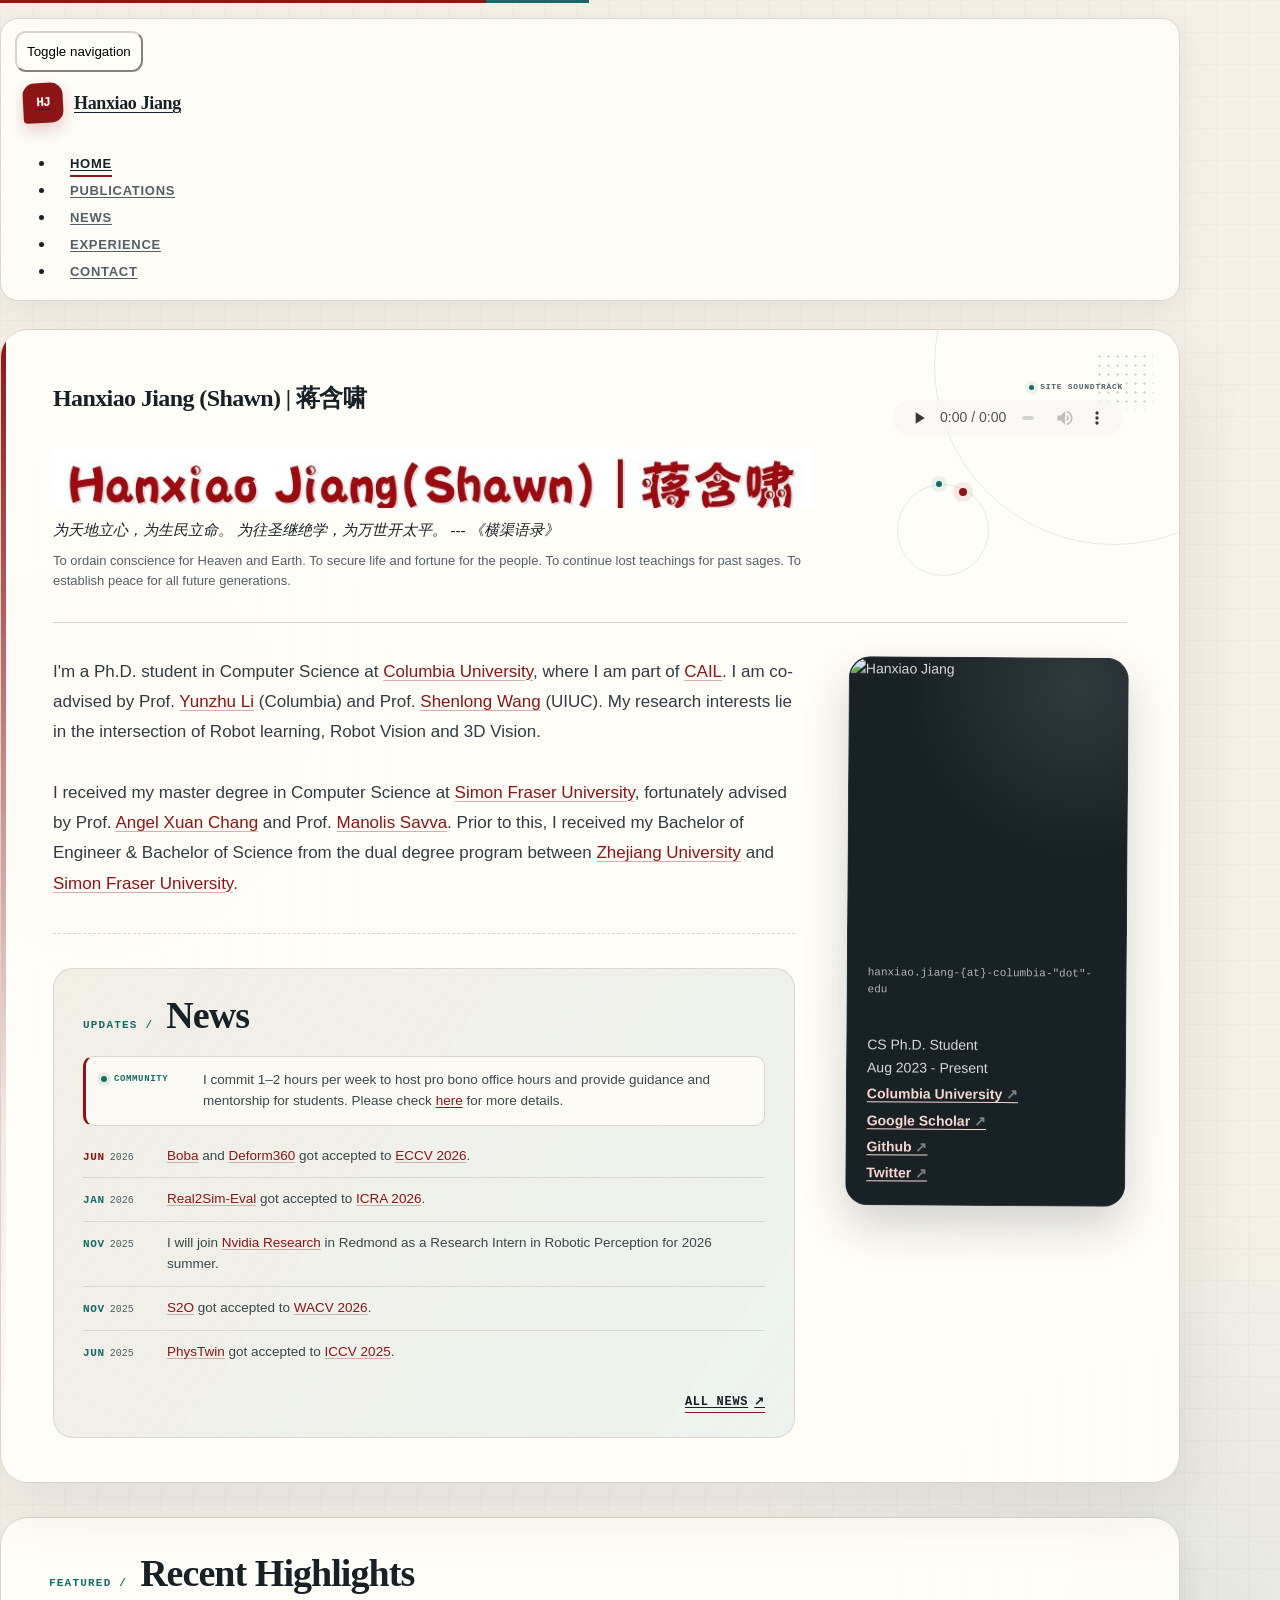
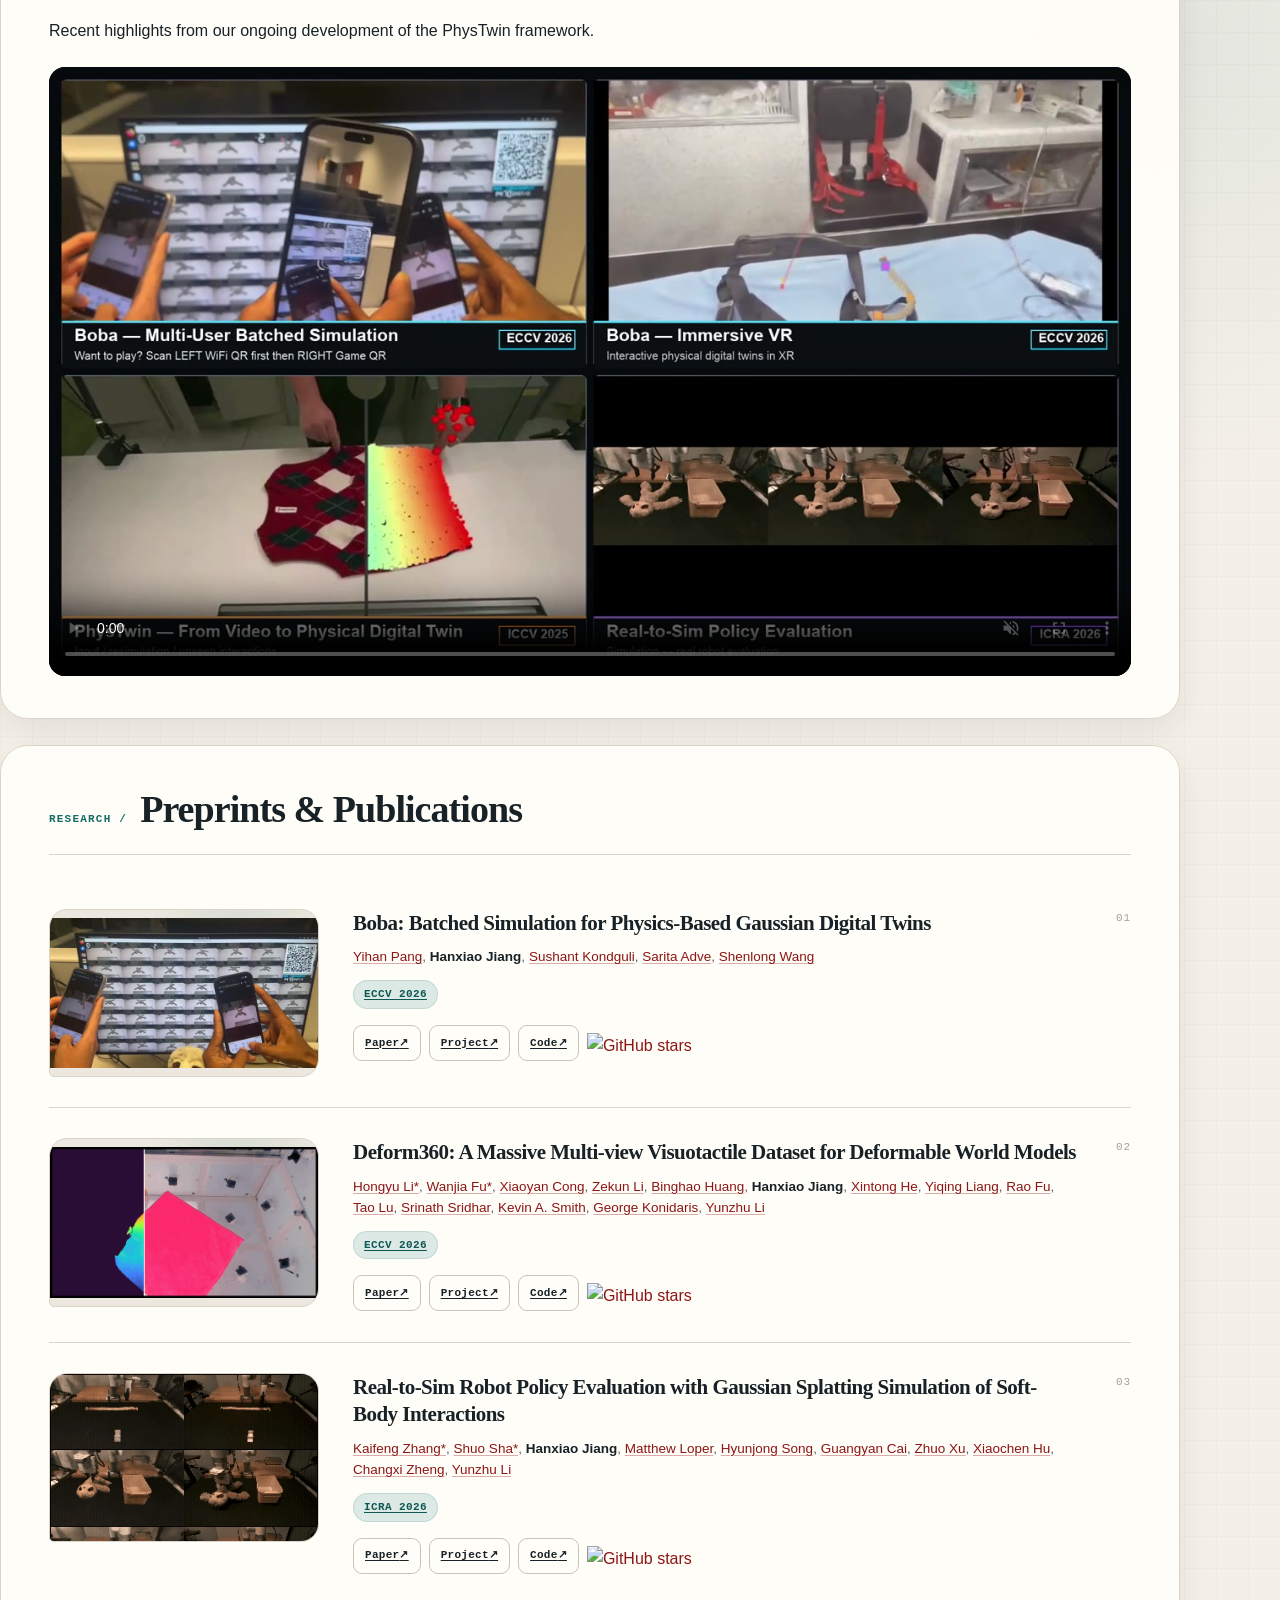
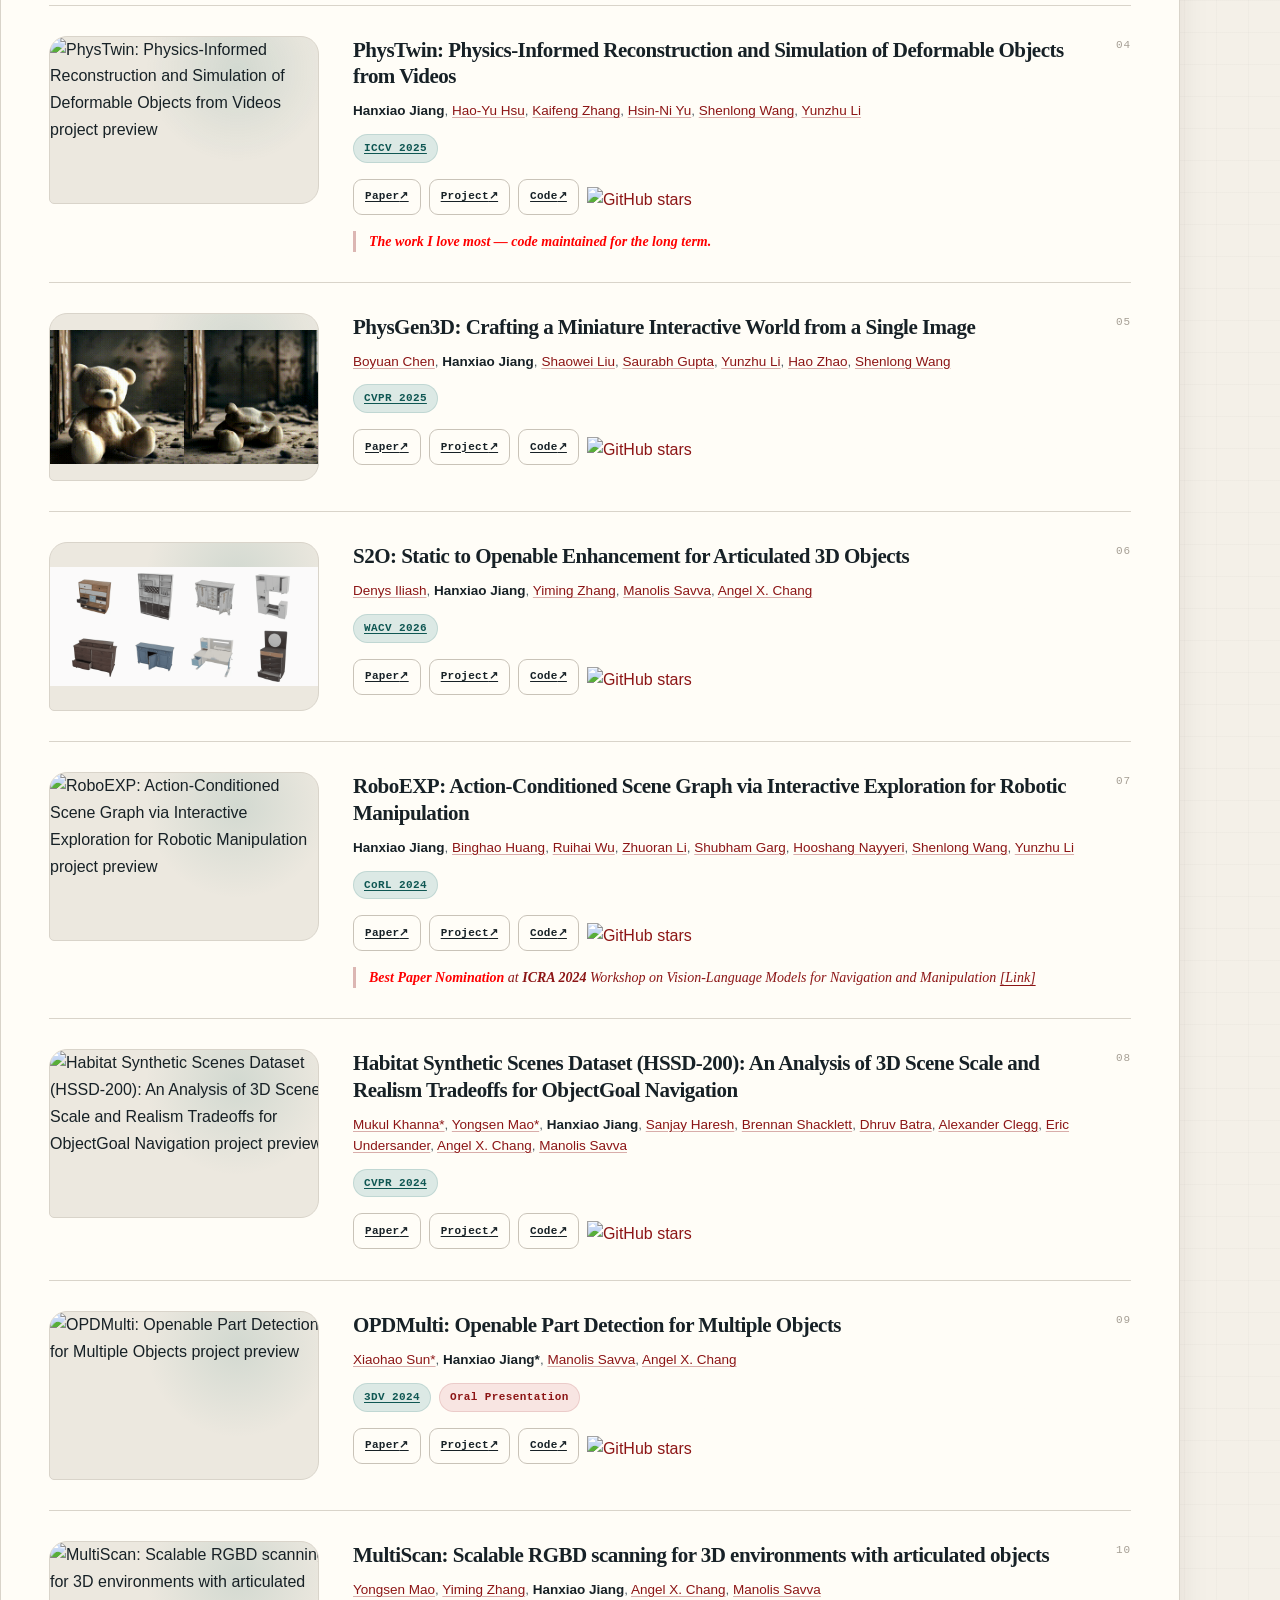
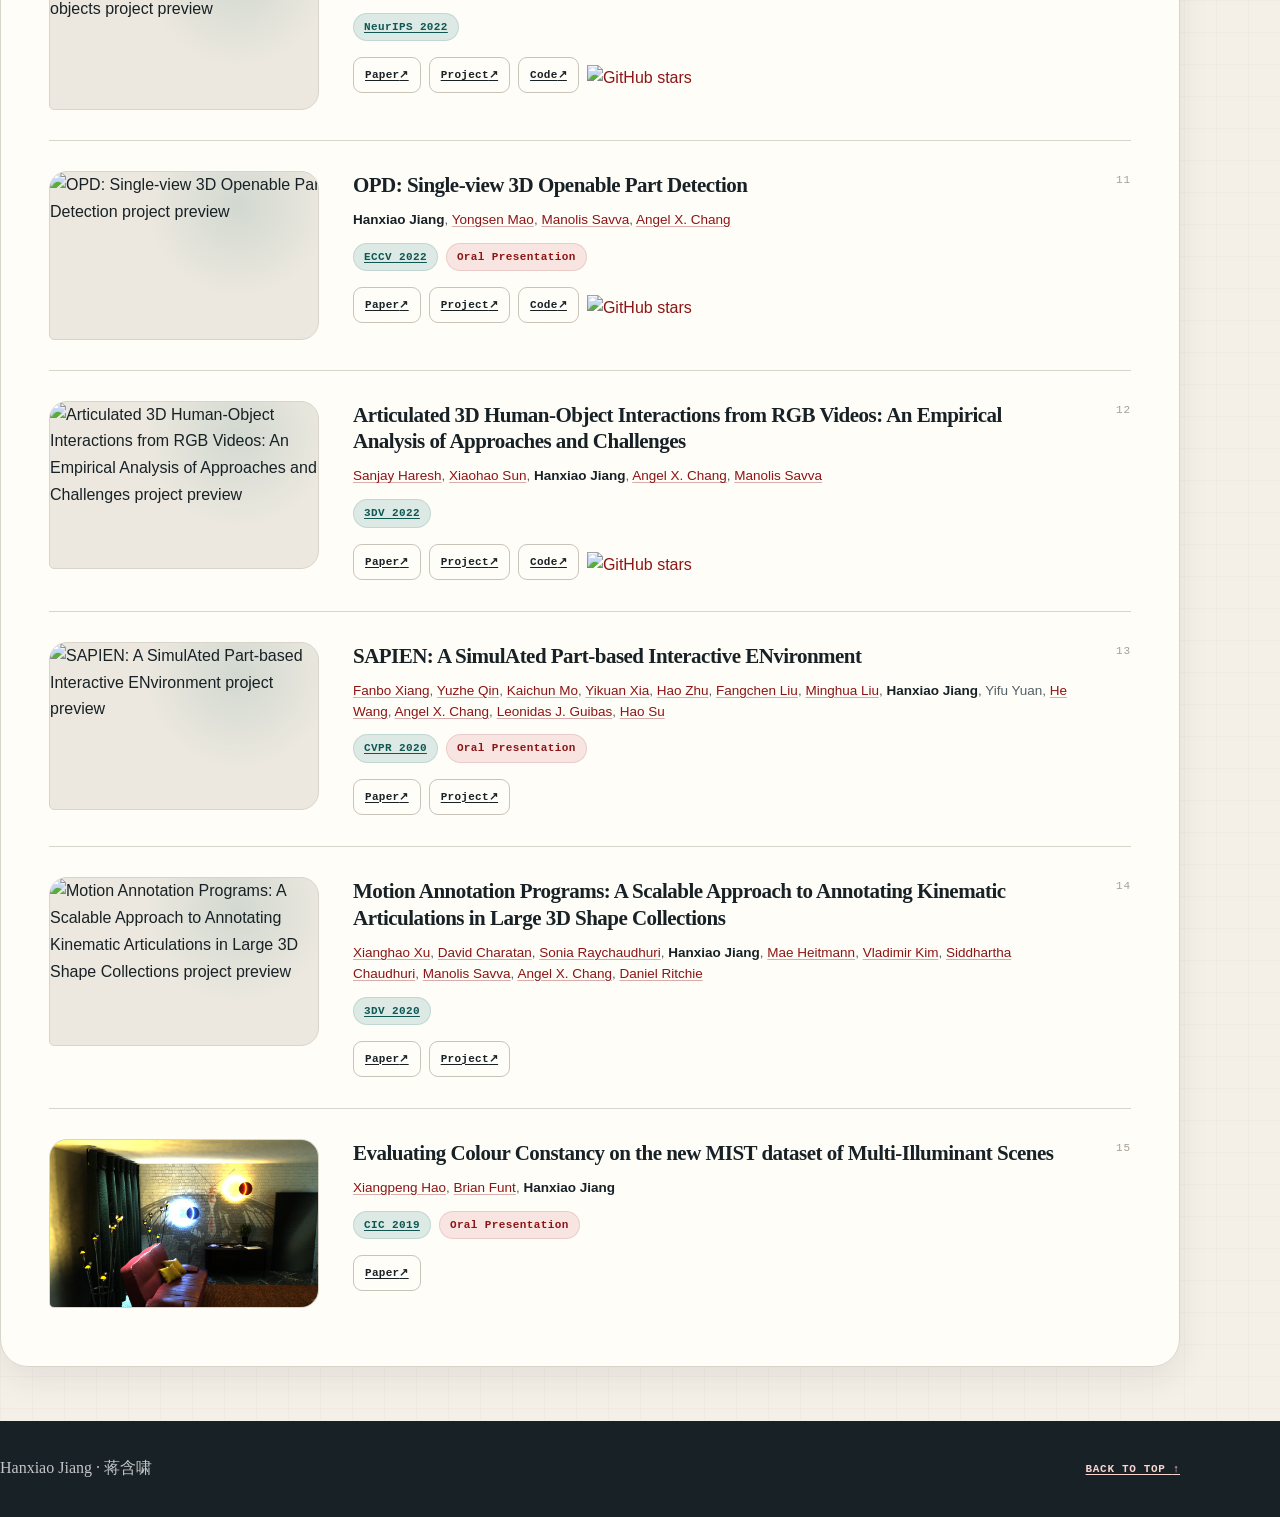
==== commit 623843b3: "update" ====
--- a/index.html
+++ b/index.html
@@ -169,6 +169,16 @@
     </section>
 
     <div class="main-content">
+<section class="highlights-section" aria-labelledby="highlights-title">
+  <header class="section-heading">
+    <span class="section-index" aria-hidden="true">Featured /</span>
+    <h2 id="highlights-title">Recent Highlights</h2>
+  </header>
+  <p>Recent highlights from our ongoing development of the PhysTwin framework.</p>
+  <video class="highlights-video" poster="files/phystwin-highlights-poster.jpg" aria-label="Boba, PhysTwin, and Real-to-Sim research highlights" autoplay muted loop playsinline controls preload="none">
+    <source src="files/phystwin-highlights.mp4" type="video/mp4" />
+  </video>
+</section>
 <section class="publications-section" aria-labelledby="publications-title">
   <header class="section-heading publications-heading">
     <span class="section-index" aria-hidden="true">Research /</span>
@@ -178,7 +188,9 @@
   <div class="publication-list">
 <article class="publication-card">
   <div class="publication-media">
-<img src="files/boba.gif" alt="Boba: Batched Simulation for Physics-Based Gaussian Digital Twins project preview" class="publication-image" width="600" height="360" loading="lazy" decoding="async" />
+<video class="publication-image" width="600" height="360" poster="files/boba-poster.jpg" aria-label="Boba: Batched Simulation for Physics-Based Gaussian Digital Twins project preview" autoplay muted loop playsinline preload="none">
+  <source src="files/boba-loop.mp4" type="video/mp4" />
+</video>
   </div>
   <div class="publication-copy">
 <h3 class="publication-title">Boba: Batched Simulation for Physics-Based Gaussian Digital Twins</h3>
--- a/styles/style.css
+++ b/styles/style.css
@@ -1004,6 +1004,27 @@
   margin-top: 34px;
 }
 
+.highlights-section {
+  margin-bottom: 26px;
+  padding: 36px 48px 42px;
+  background: rgba(255, 253, 248, 0.96);
+  border: 1px solid var(--line);
+  border-radius: 28px;
+  box-shadow: var(--shadow-small);
+}
+
+.highlights-section p {
+  margin: 14px 0 22px;
+}
+
+.highlights-video {
+  display: block;
+  width: 100%;
+  aspect-ratio: 16 / 9;
+  background: #101214;
+  border-radius: 16px;
+}
+
 .publications-section {
   padding: 44px 48px 28px;
   background: rgba(255, 253, 248, 0.96);
@@ -1572,6 +1593,7 @@
   }
 
   .page-home .news-block,
+  .highlights-section,
   .publications-section,
   .page-news .main-content > .news-block,
   .page-experience .main-content,
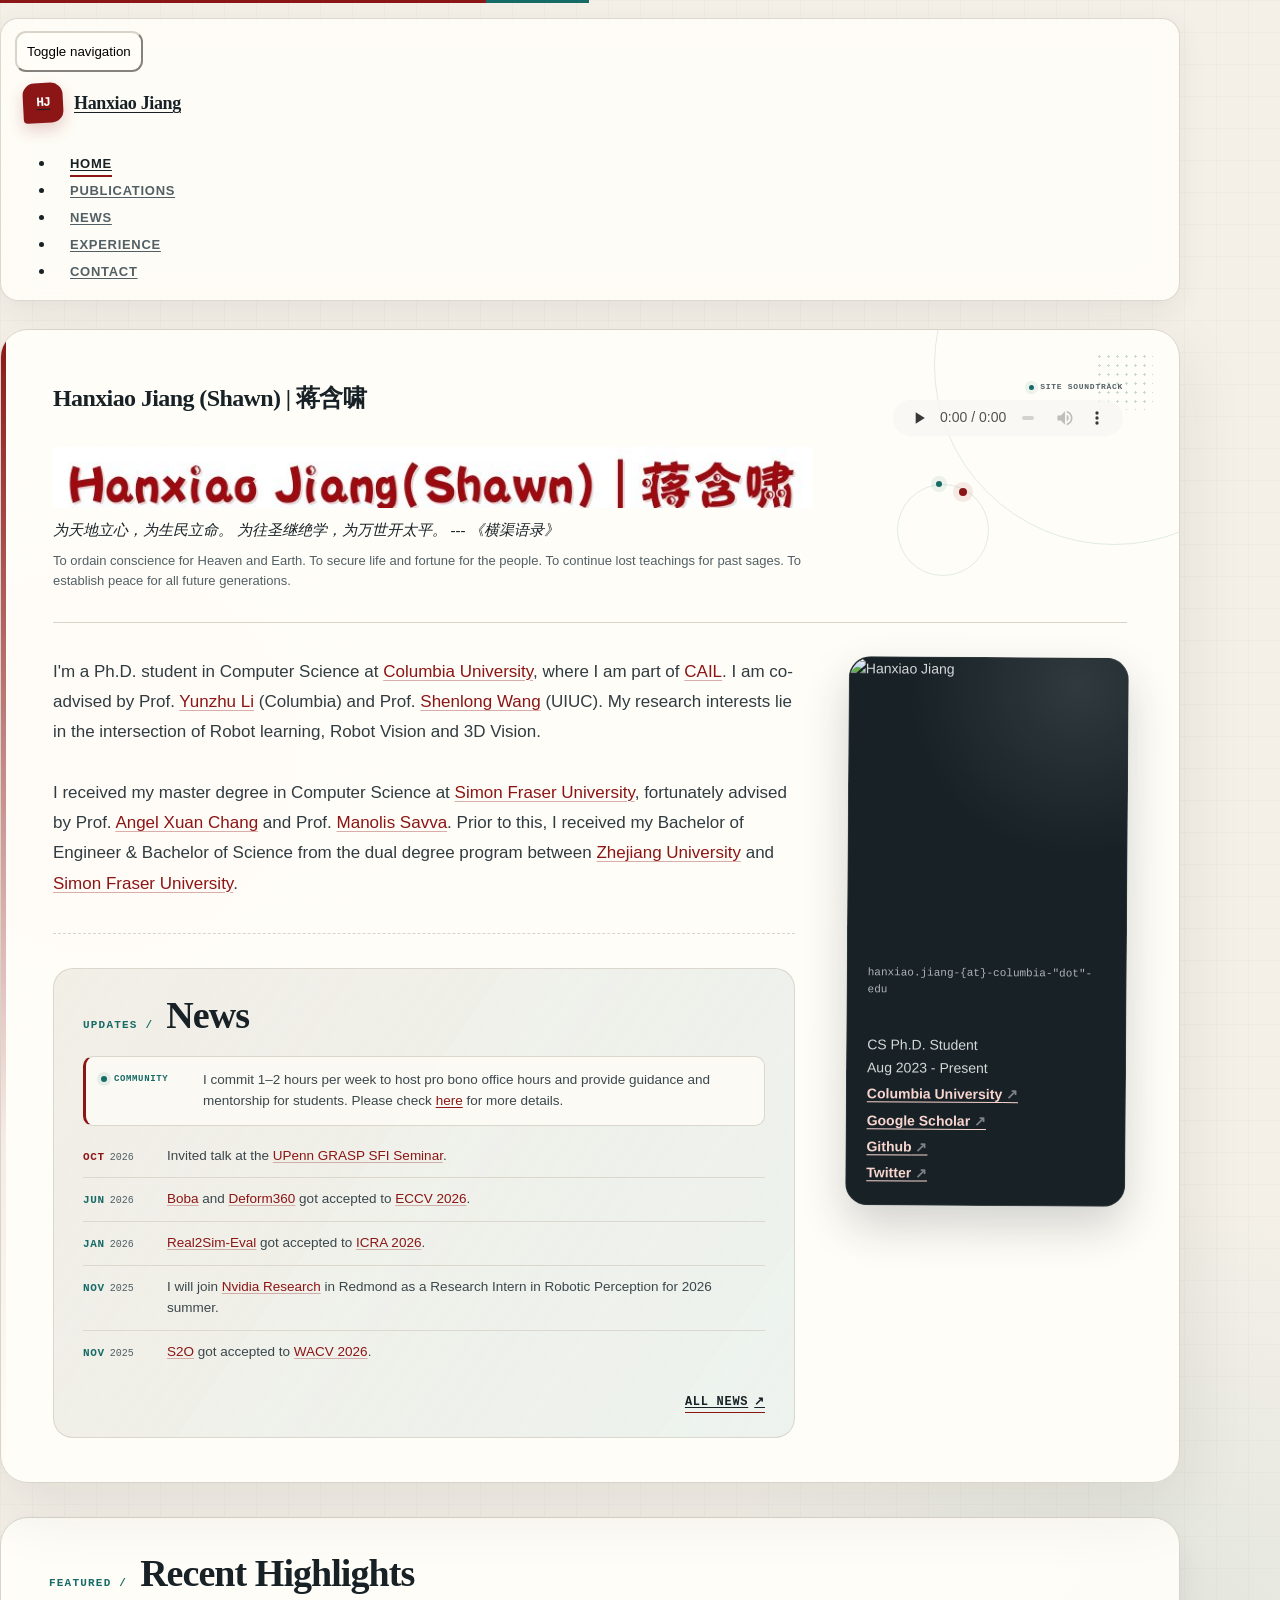
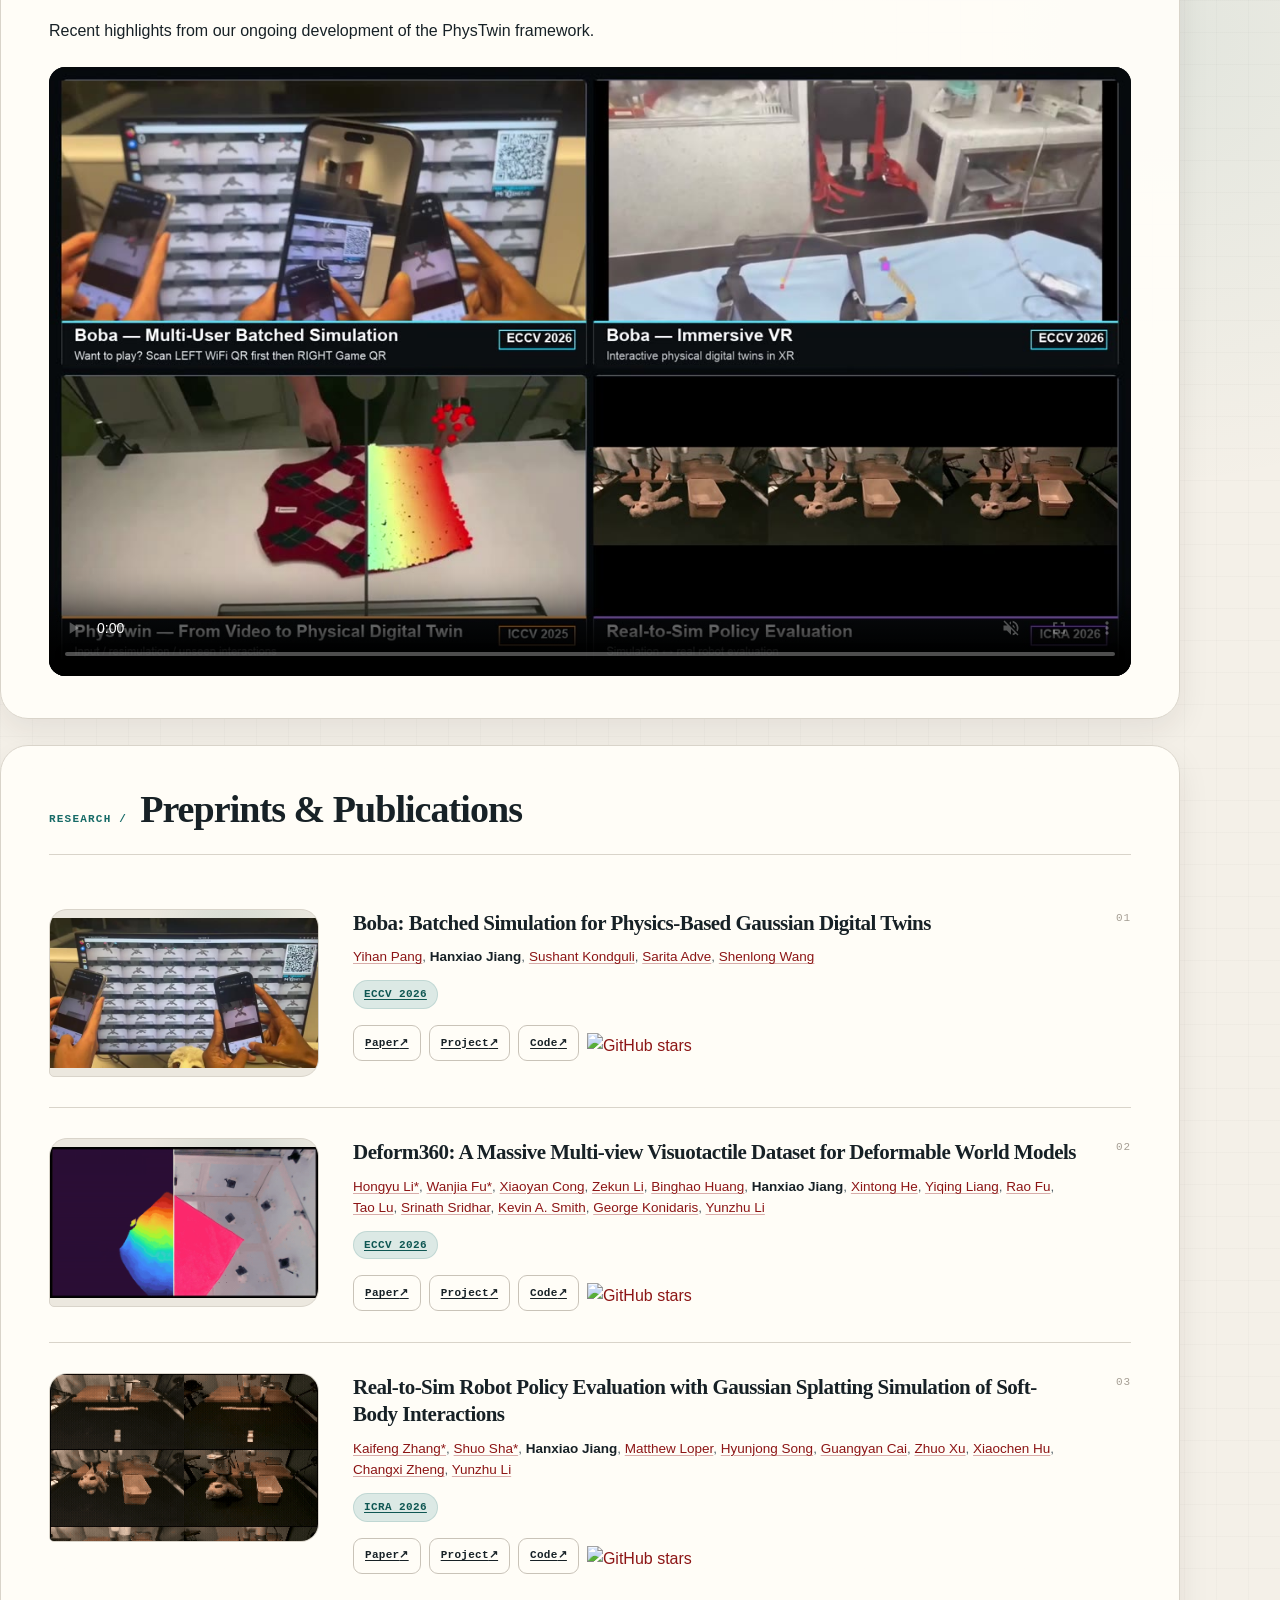
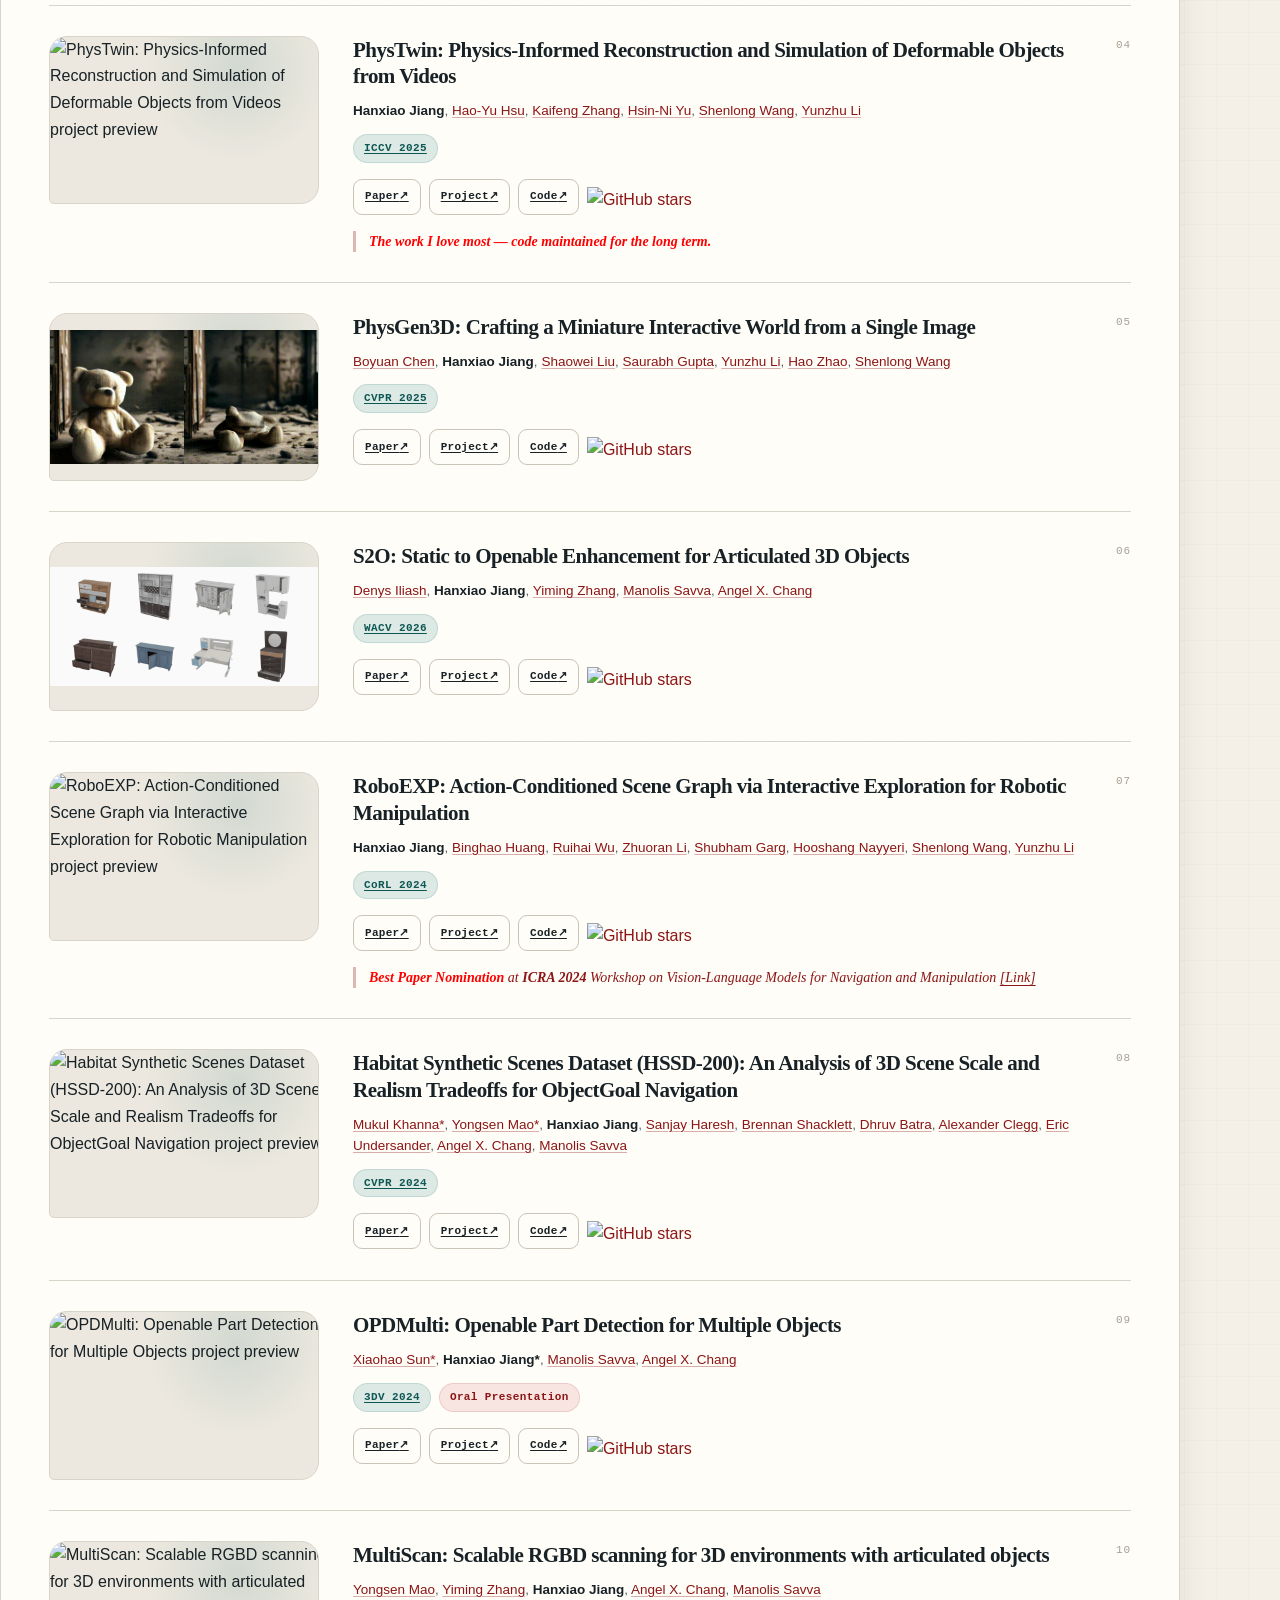
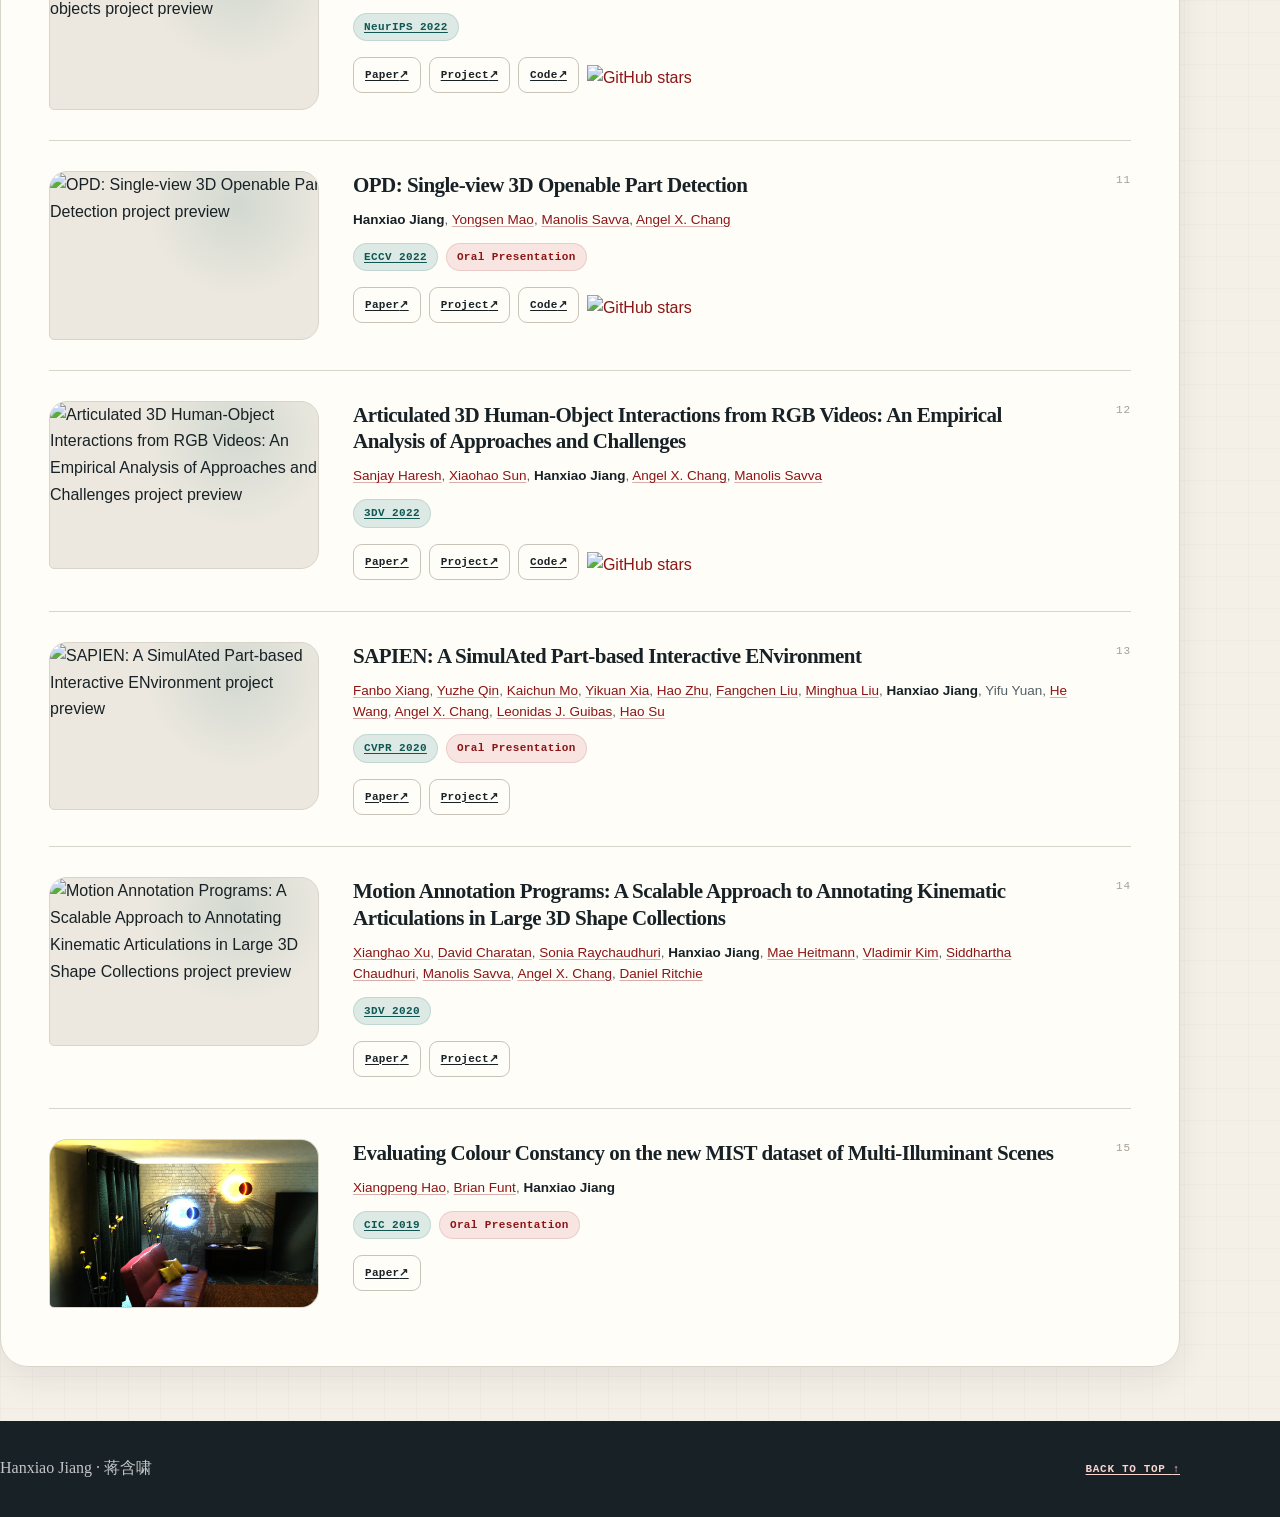
==== commit eac1fab0: "update" ====
--- a/index.html
+++ b/index.html
@@ -132,6 +132,12 @@
   <div class="community-note__copy">I commit 1–2 hours per week to host pro bono office hours and provide guidance and mentorship for students. Please check <a href="contact.html">here</a> for more details.</div>
 </aside>
   <ol class="news-list news-list--preview">
+    <li class="news-item">
+      <time class="news-date" datetime="2026-10">
+        <span class="news-month">Oct</span><span class="news-year-inline">2026</span>
+      </time>
+      <div class="news-copy">Invited talk at the <a href="https://www.grasp.upenn.edu/events/fall-2026-grasp-sfi-hanxiao-jiang/">UPenn GRASP SFI Seminar</a>.</div>
+    </li>
     <li class="news-item">
       <time class="news-date" datetime="2026-06">
         <span class="news-month">Jun</span><span class="news-year-inline">2026</span>
@@ -156,12 +162,6 @@
       </time>
       <div class="news-copy"><a href="https://3dlg-hcvc.github.io/s2o/">S2O</a> got accepted to <a href="https://wacv.thecvf.com/">WACV 2026</a>.</div>
     </li>
-    <li class="news-item">
-      <time class="news-date" datetime="2025-06">
-        <span class="news-month">Jun</span><span class="news-year-inline">2025</span>
-      </time>
-      <div class="news-copy"><a href="https://jianghanxiao.github.io/phystwin-web/">PhysTwin</a> got accepted to <a href="https://iccv.thecvf.com/">ICCV 2025</a>.</div>
-    </li>
   </ol>
   <a class="text-link news-more" href="news.html">All news <span aria-hidden="true">↗</span></a>
 </section>
